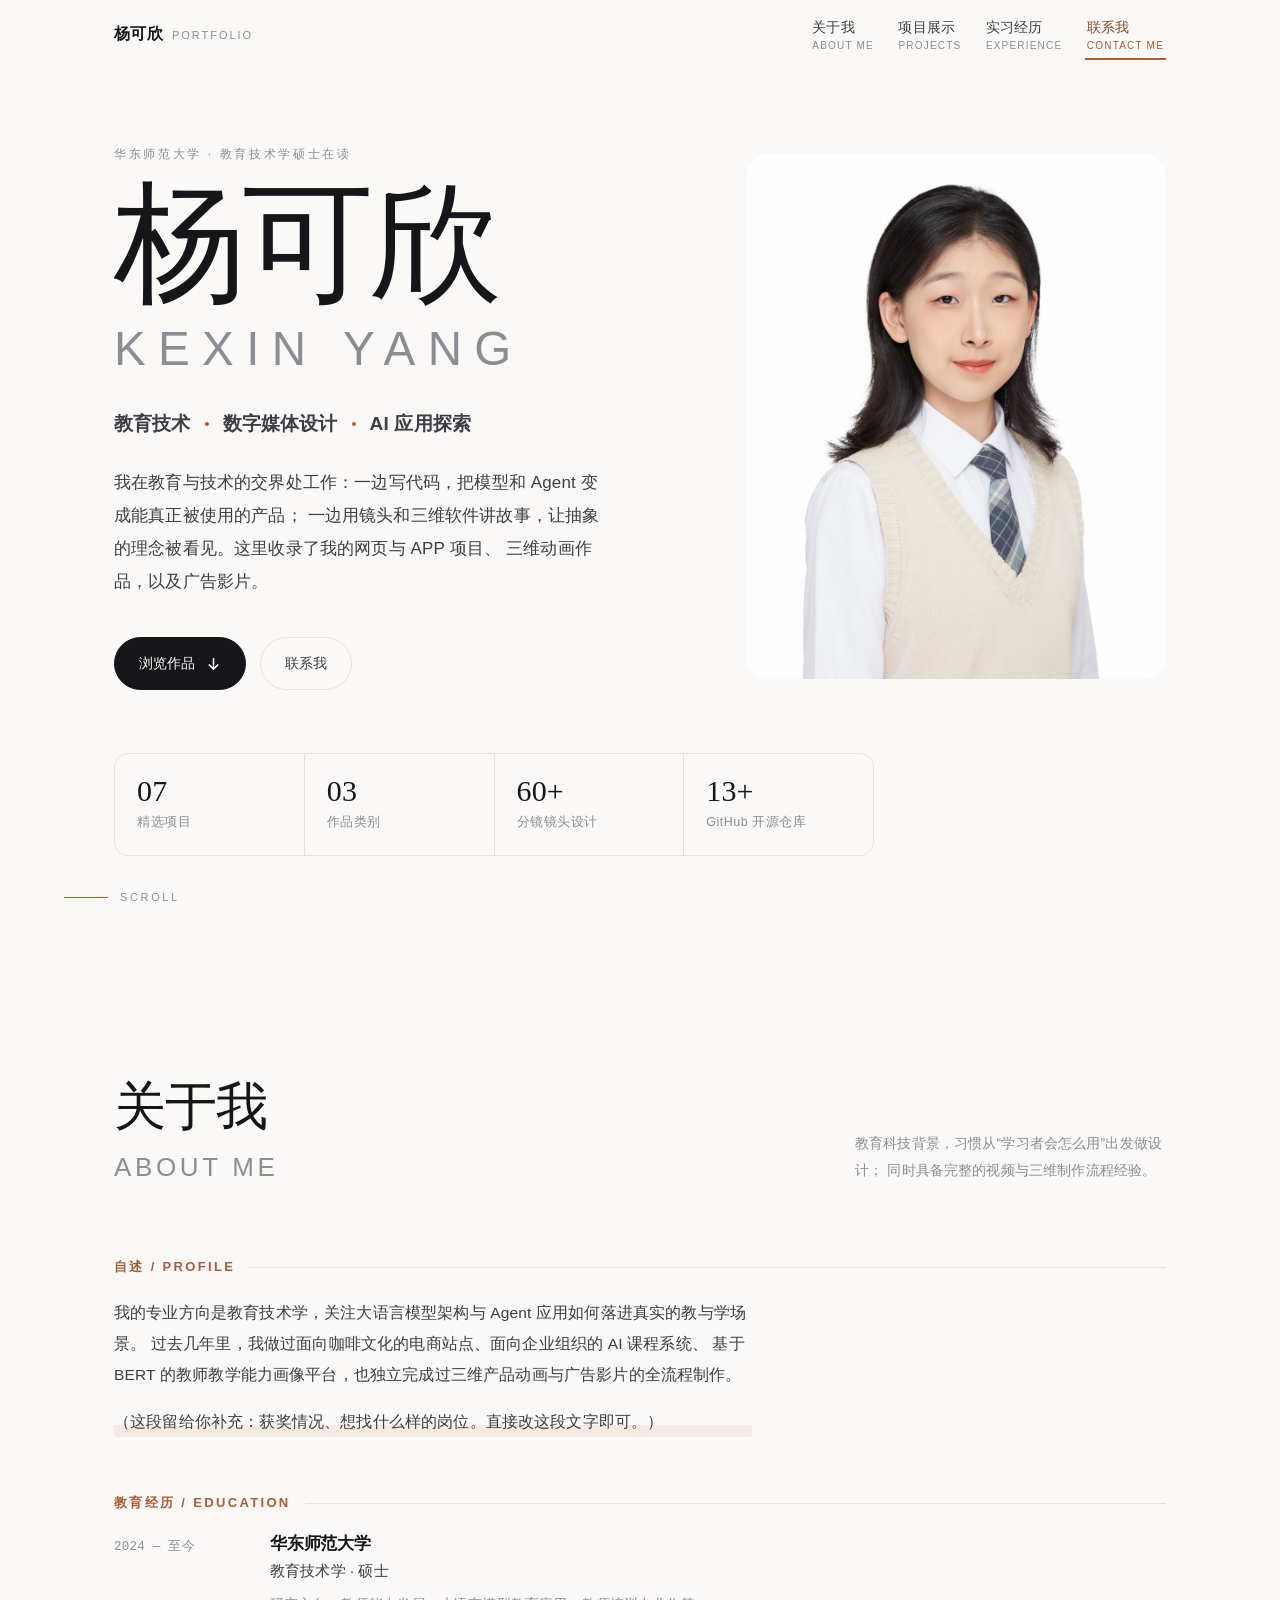
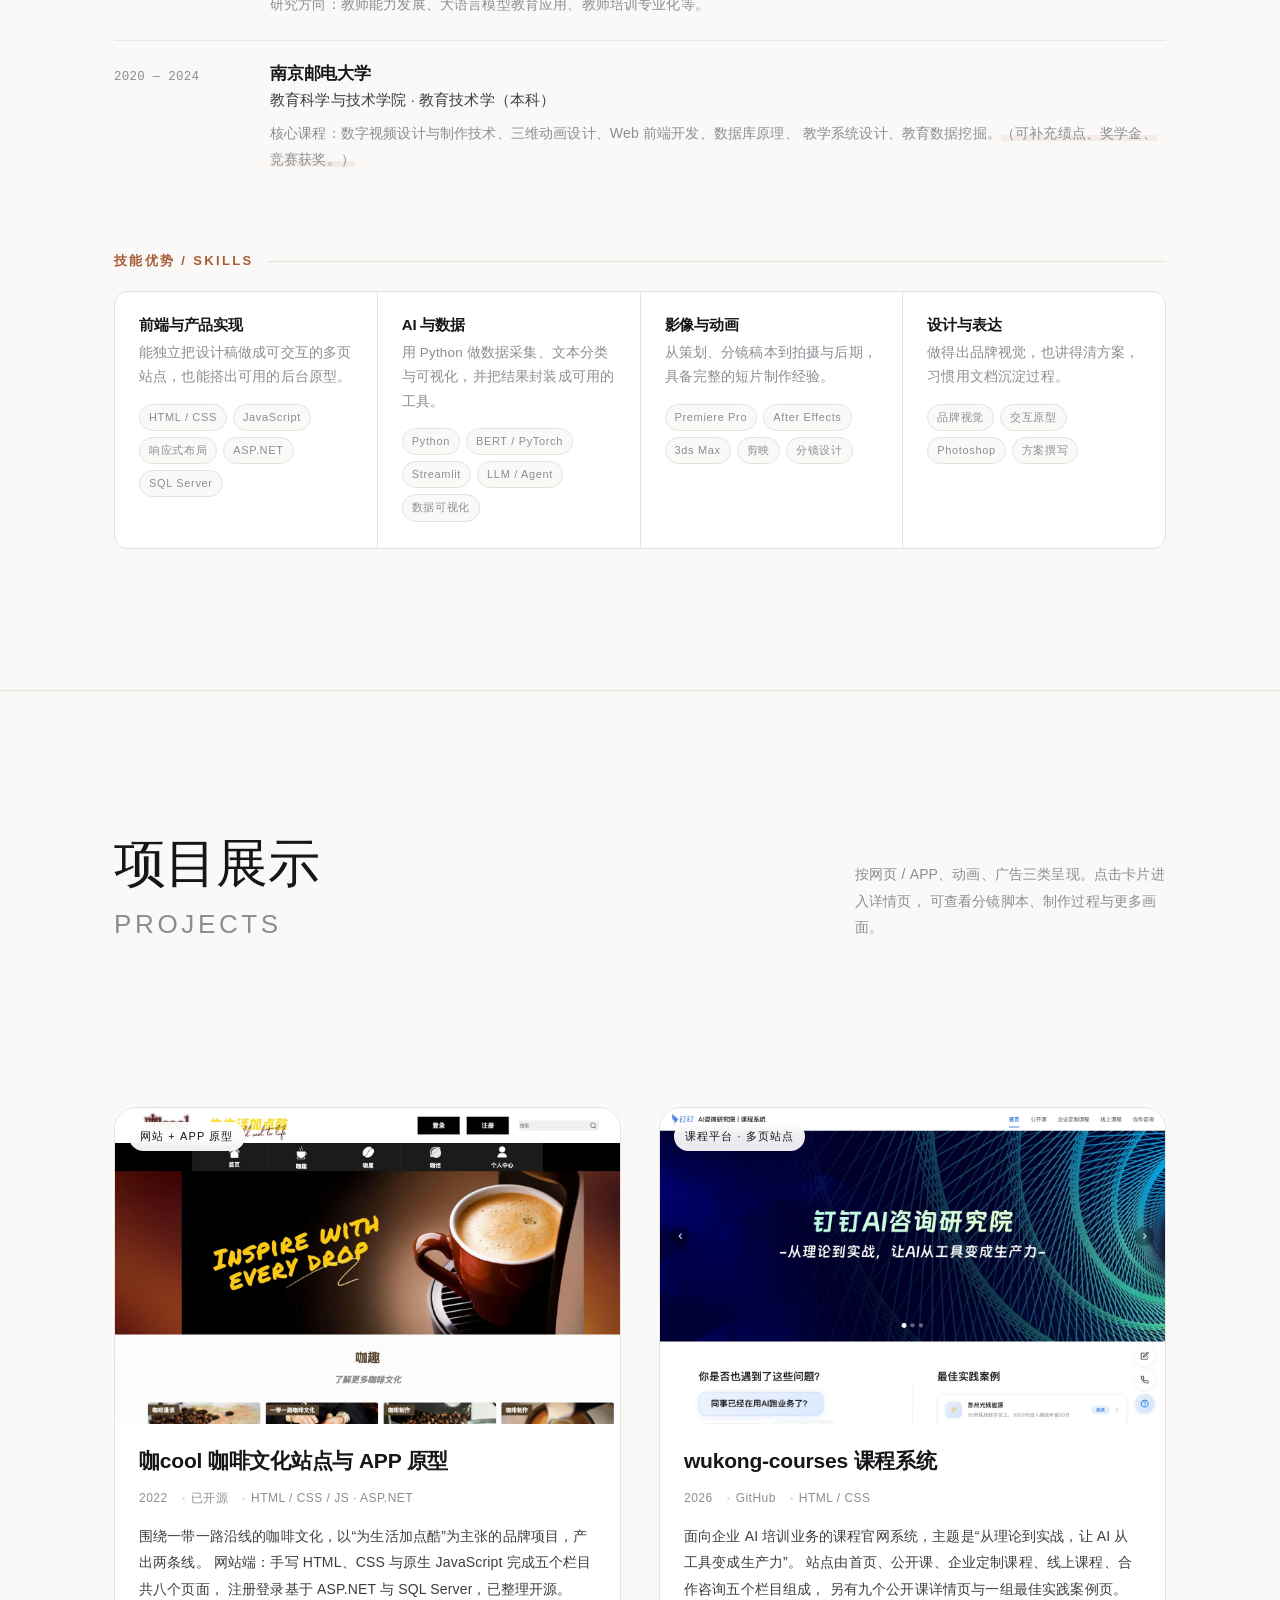
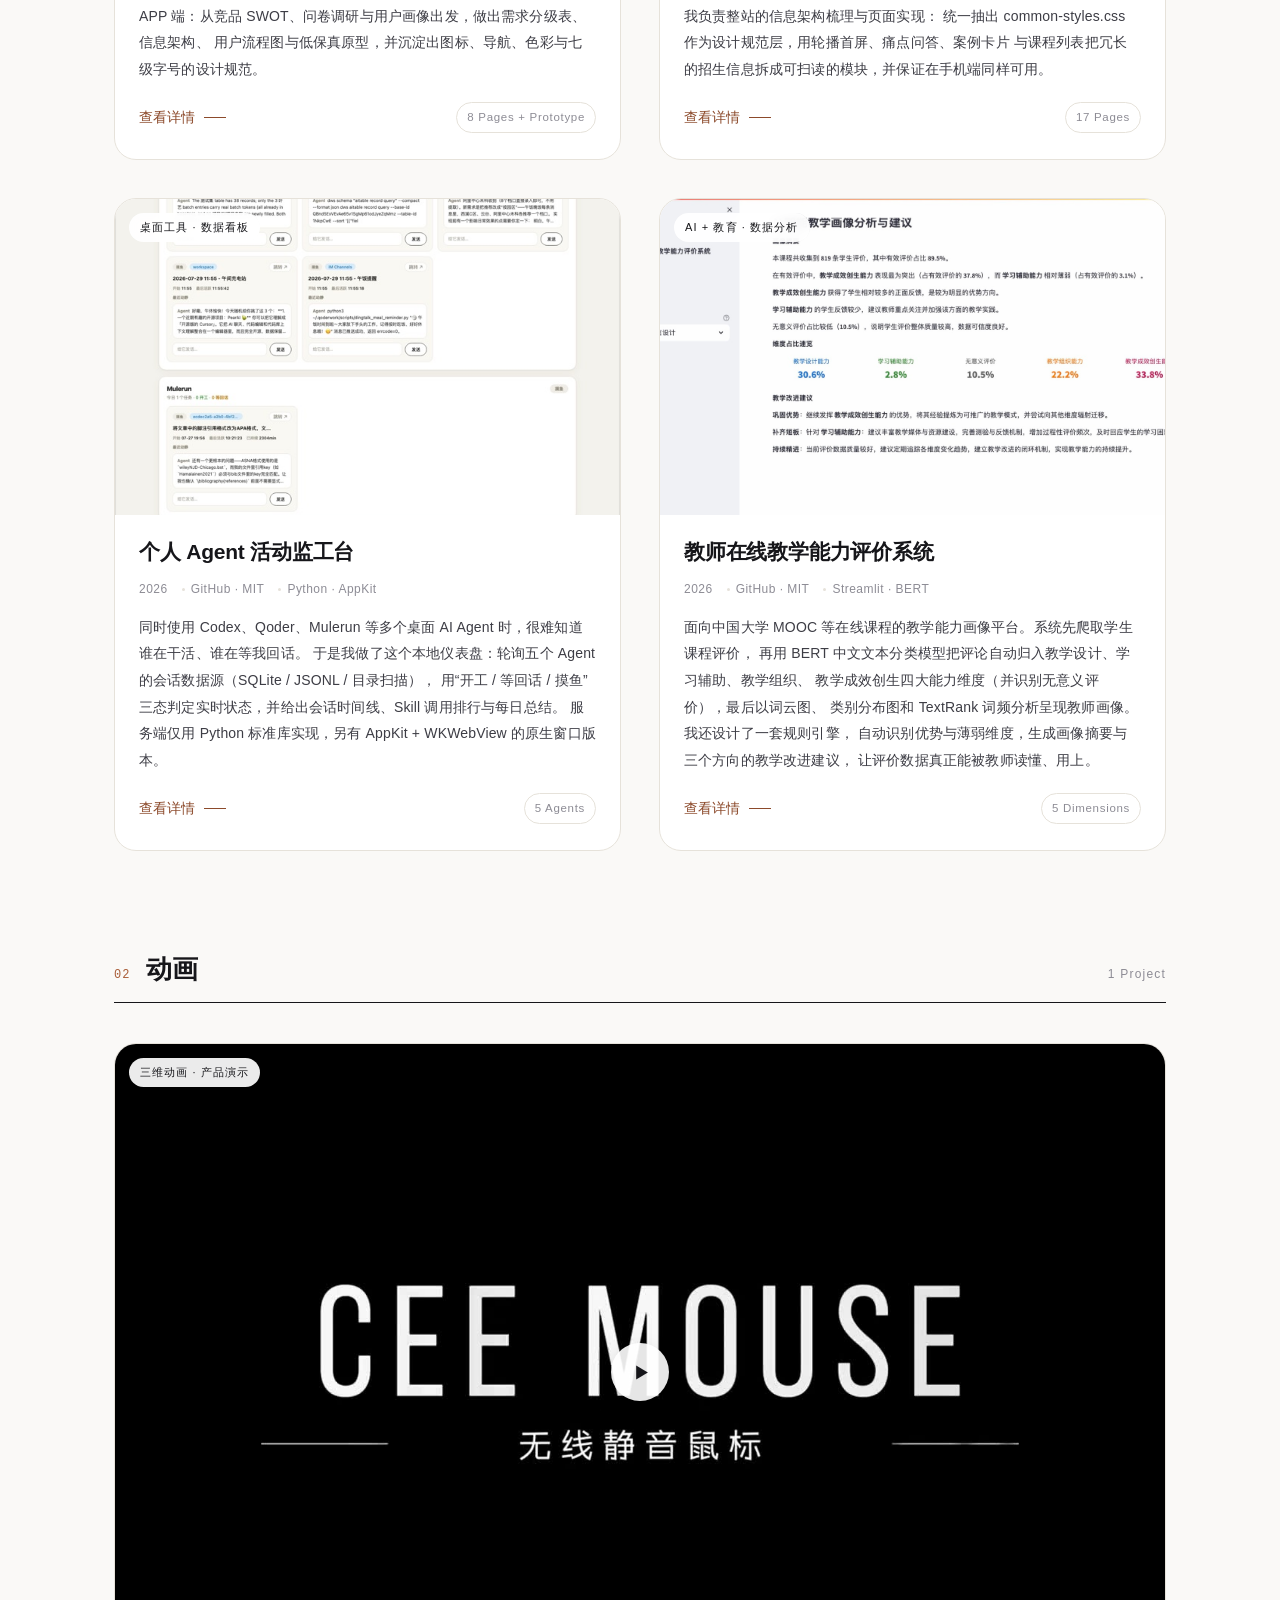
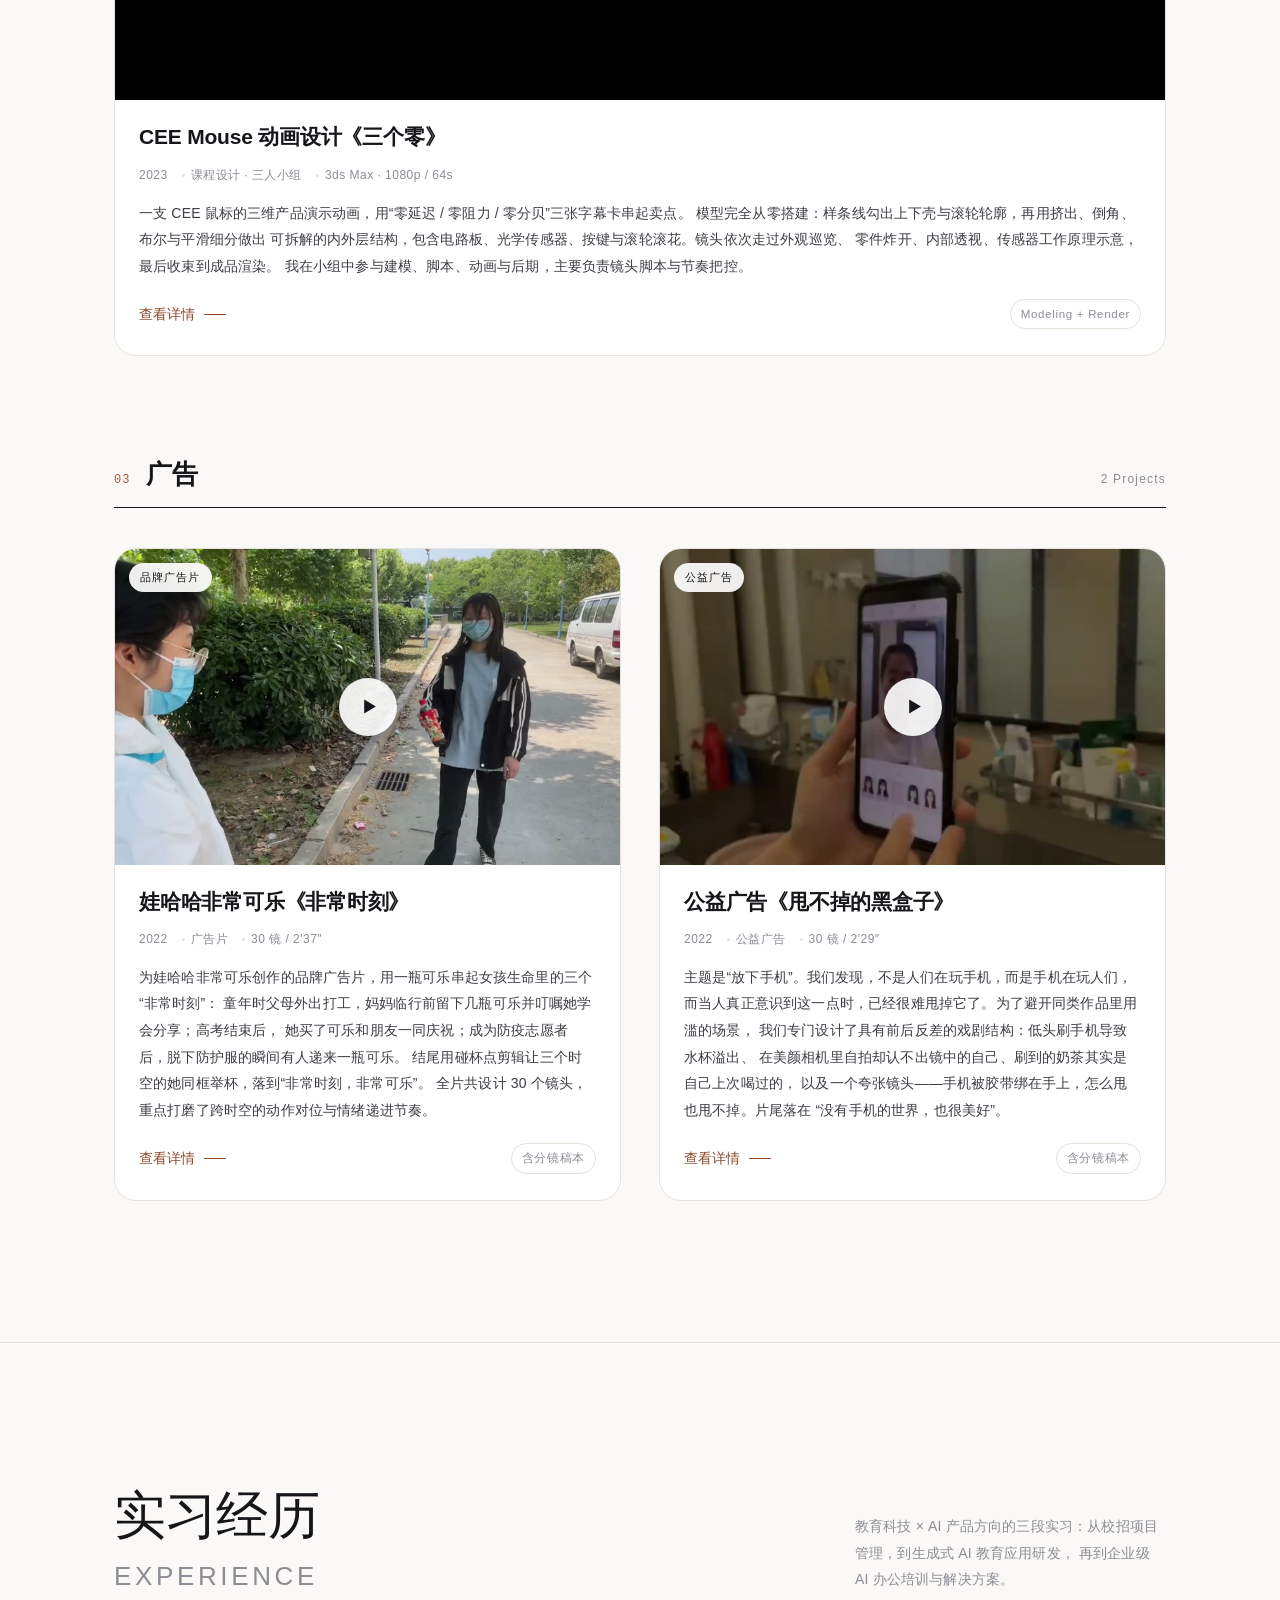
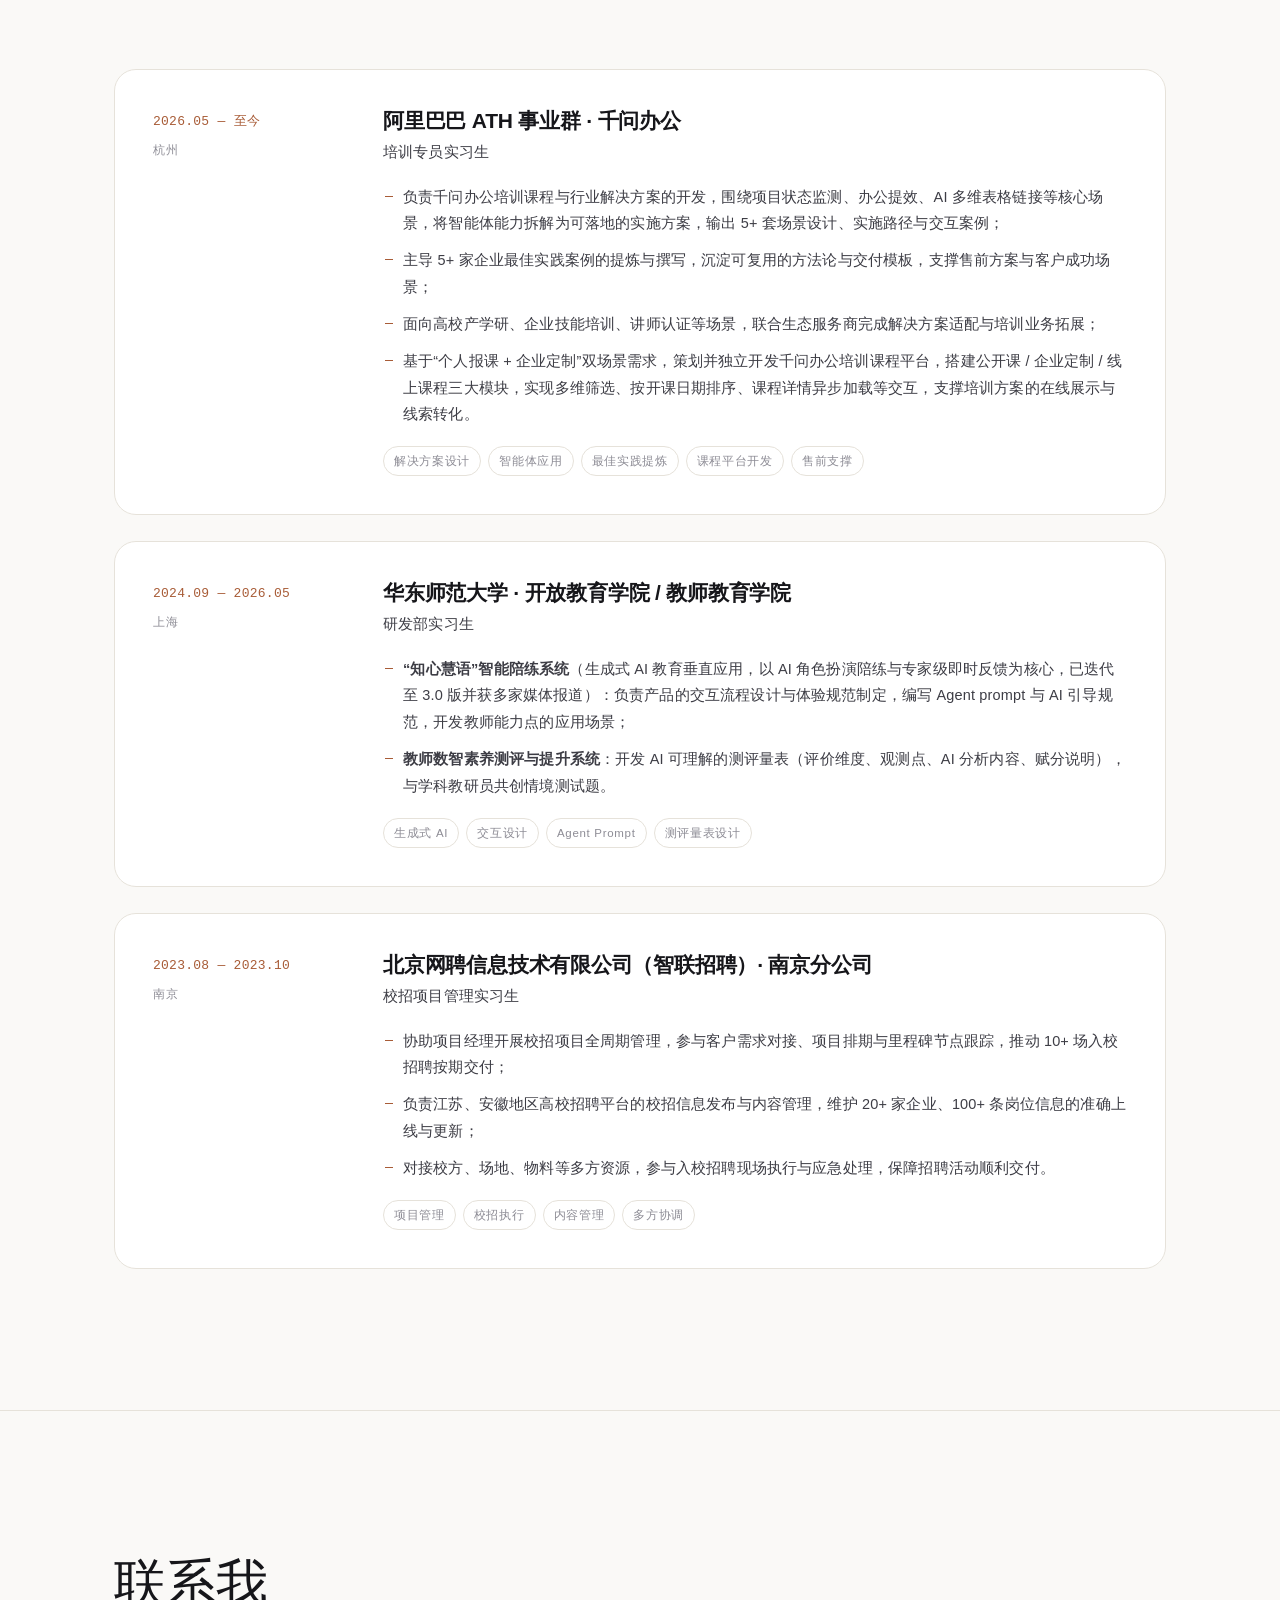
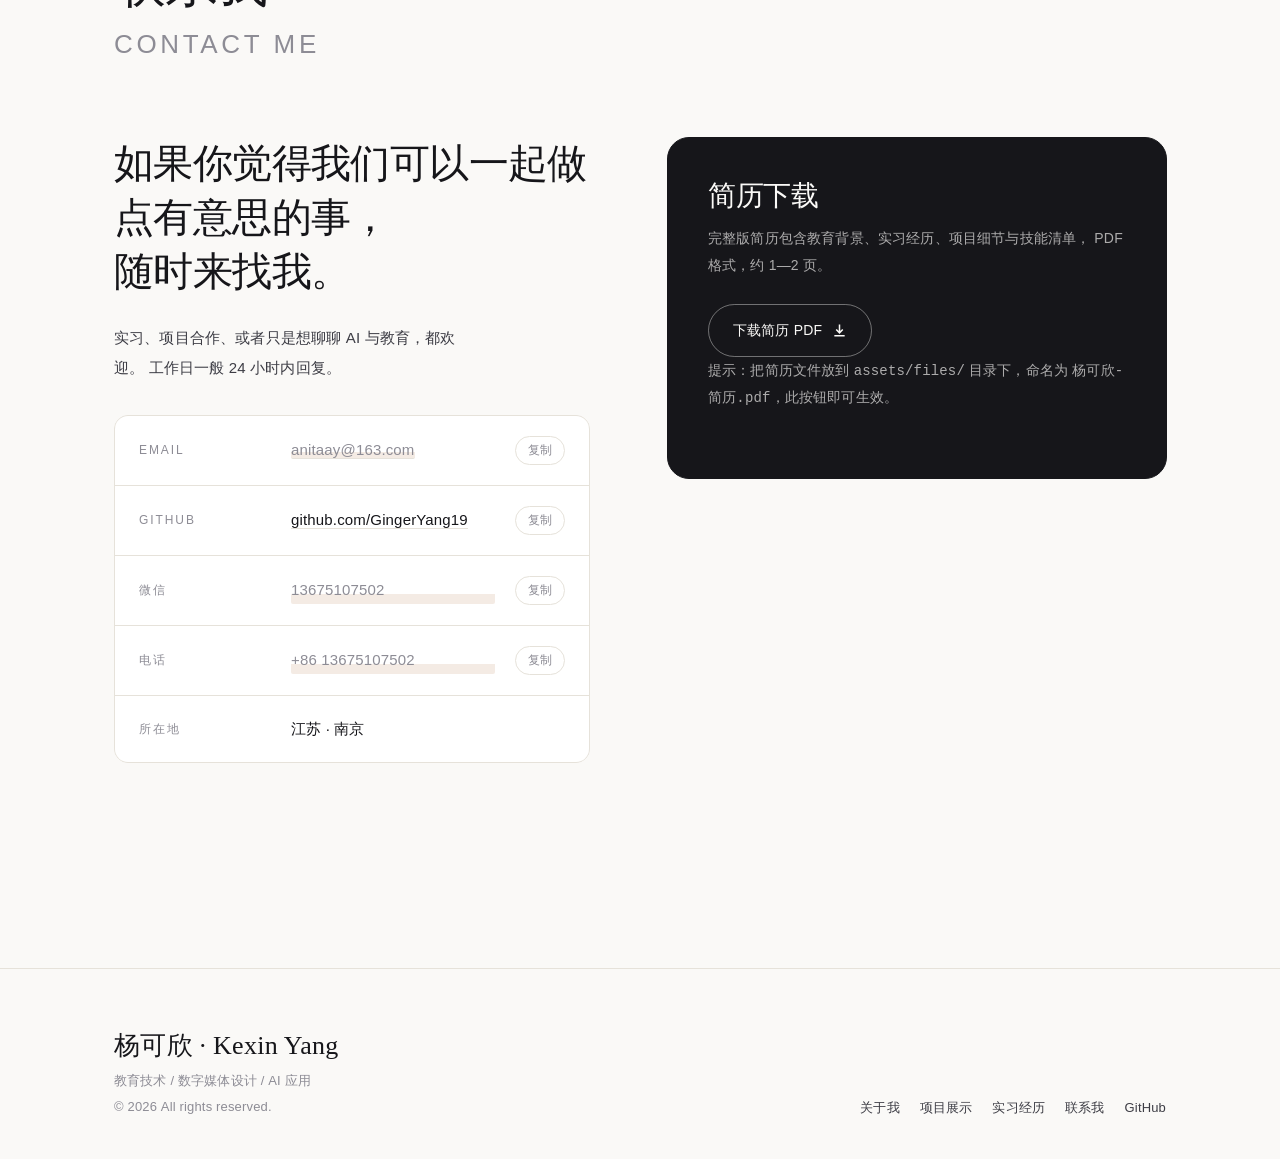
==== index.html @ b83f669b "作品集网站：About/Projects/实习经历/Contact 四板块，含滚动动效、响应式与项目详情页" ====
<!DOCTYPE html>
<html lang="zh-CN">
<head>
<meta charset="UTF-8" />
<meta name="viewport" content="width=device-width, initial-scale=1" />
<title>杨可欣 · 个人作品集 | Portfolio</title>
<meta name="description" content="杨可欣的个人作品集" />
<meta name="theme-color" content="#faf9f7" />
<link rel="stylesheet" href="assets/css/style.css" />
<link rel="stylesheet" href="assets/css/home.css" />
</head>
<body>

<div class="progress" aria-hidden="true"></div>

<!-- ============================================================ 导航 -->
<header class="nav">
  <div class="nav__inner">
    <a class="nav__brand" href="#top">杨可欣 <small>Portfolio</small></a>
    <nav class="nav__links" aria-label="主导航">
      <a class="nav__link is-active" href="#about">关于我<small>About me</small></a>
      <a class="nav__link" href="#projects">项目展示<small>Projects</small></a>
      <a class="nav__link" href="#experience">实习经历<small>Experience</small></a>
      <a class="nav__link" href="#contact">联系我<small>Contact me</small></a>
    </nav>
  </div>
</header>

<main id="top">

  <!-- ========================================================== 首屏 -->
  <section class="hero">
    <div class="wrap hero__inner">
      <div class="hero__grid">

        <div class="hero__text">
          <p class="eyebrow reveal">华东师范大学 · 教育技术学硕士在读</p>

          <h1 class="hero__name">
            <span class="mask"><span>杨可欣</span></span>
            <span class="mask en" style="--d:.12s"><span>Kexin&nbsp;Yang</span></span>
          </h1>

          <div class="hero__role reveal" style="--d:.26s">
            <b>教育技术</b><i></i><b>数字媒体设计</b><i></i><b>AI 应用探索</b>
          </div>

          <p class="hero__desc reveal" style="--d:.34s">
            我在教育与技术的交界处工作：一边写代码，把模型和 Agent 变成能真正被使用的产品；
            一边用镜头和三维软件讲故事，让抽象的理念被看见。这里收录了我的网页与 APP 项目、
            三维动画作品，以及广告影片。
          </p>

          <div class="hero__actions reveal" style="--d:.42s">
            <a class="btn btn--solid" href="#projects">
              浏览作品
              <svg viewBox="0 0 16 16" fill="none" stroke="currentColor" stroke-width="1.6"><path d="M8 2v12M3 9l5 5 5-5"/></svg>
            </a>
            <a class="btn btn--ghost" href="#contact">联系我</a>
          </div>
        </div>

        <!-- 右侧：个人照片 -->
        <div class="hero__media">
          <div class="hero__photo zoom-in" style="--d:.2s" data-parallax="0.05">
            <img src="assets/img/portrait.jpg"
                 alt="杨可欣个人照片"
                 width="1200" height="1200" />
          </div>
        </div>

      </div>

      <div class="hero__stats reveal" style="--d:.5s" data-stagger="0">
        <div class="hero__stat"><b>07</b><span>精选项目</span></div>
        <div class="hero__stat"><b>03</b><span>作品类别</span></div>
        <div class="hero__stat"><b>60+</b><span>分镜镜头设计</span></div>
        <div class="hero__stat"><b>13+</b><span>GitHub 开源仓库</span></div>
      </div>
    </div>

    <div class="scroll-cue" aria-hidden="true"><i></i>Scroll</div>
  </section>

  <!-- ======================================================= About me -->
  <section class="section" id="about">
    <div class="wrap">
      <div class="section__head">
        <h2 class="section__title mask"><span>关于我<em>About me</em></span></h2>
        <p class="section__note reveal" style="--d:.1s">
          教育科技背景，习惯从“学习者会怎么用”出发做设计；
          同时具备完整的视频与三维制作流程经验。
        </p>
      </div>

      <div class="about about--solo">

        <!-- 教育经历 + 技能优势 -->
        <div class="about__body">

          <!-- 自述 -->
          <div class="about__text reveal">
            <h3 class="block__title">自述 / Profile</h3>
            <p>
              我的专业方向是教育技术学，关注大语言模型架构与 Agent 应用如何落进真实的教与学场景。
              过去几年里，我做过面向咖啡文化的电商站点、面向企业组织的 AI 课程系统、
              基于 BERT 的教师教学能力画像平台，也独立完成过三维产品动画与广告影片的全流程制作。
            </p>
            <p class="ph">
              （这段留给你补充：获奖情况、想找什么样的岗位。直接改这段文字即可。）
            </p>
          </div>

          <!-- 教育经历 -->
          <div class="reveal" style="--d:.08s">
            <h3 class="block__title">教育经历 / Education</h3>
            <div class="edu">
              <div class="edu__item">
                <div class="edu__when">2024 — 至今</div>
                <div>
                  <h4 class="edu__school">华东师范大学</h4>
                  <p class="edu__major">教育技术学 · 硕士</p>
                  <p class="edu__detail">
                    研究方向：教师能力发展、大语言模型教育应用、教师培训专业化等。
                  </p>
                </div>
              </div>
              <div class="edu__item">
                <div class="edu__when">2020 — 2024</div>
                <div>
                  <h4 class="edu__school">南京邮电大学</h4>
                  <p class="edu__major">教育科学与技术学院 · 教育技术学（本科）</p>
                  <p class="edu__detail">
                    核心课程：数字视频设计与制作技术、三维动画设计、Web 前端开发、数据库原理、
                    教学系统设计、教育数据挖掘。<span class="ph">（可补充绩点、奖学金、竞赛获奖。）</span>
                  </p>
                </div>
              </div>
            </div>
          </div>

          <!-- 技能优势 -->
          <div class="reveal" style="--d:.14s">
            <h3 class="block__title">技能优势 / Skills</h3>
            <div class="skills" data-stagger="0">
              <div class="skill">
                <h4>前端与产品实现</h4>
                <p>能独立把设计稿做成可交互的多页站点，也能搭出可用的后台原型。</p>
                <div class="tags">
                  <span class="tag">HTML / CSS</span>
                  <span class="tag">JavaScript</span>
                  <span class="tag">响应式布局</span>
                  <span class="tag">ASP.NET</span>
                  <span class="tag">SQL Server</span>
                </div>
              </div>
              <div class="skill">
                <h4>AI 与数据</h4>
                <p>用 Python 做数据采集、文本分类与可视化，并把结果封装成可用的工具。</p>
                <div class="tags">
                  <span class="tag">Python</span>
                  <span class="tag">BERT / PyTorch</span>
                  <span class="tag">Streamlit</span>
                  <span class="tag">LLM / Agent</span>
                  <span class="tag">数据可视化</span>
                </div>
              </div>
              <div class="skill">
                <h4>影像与动画</h4>
                <p>从策划、分镜稿本到拍摄与后期，具备完整的短片制作经验。</p>
                <div class="tags">
                  <span class="tag">Premiere Pro</span>
                  <span class="tag">After Effects</span>
                  <span class="tag">3ds Max</span>
                  <span class="tag">剪映</span>
                  <span class="tag">分镜设计</span>
                </div>
              </div>
              <div class="skill">
                <h4>设计与表达</h4>
                <p>做得出品牌视觉，也讲得清方案，习惯用文档沉淀过程。</p>
                <div class="tags">
                  <span class="tag">品牌视觉</span>
                  <span class="tag">交互原型</span>
                  <span class="tag">Photoshop</span>
                  <span class="tag">方案撰写</span>
                </div>
              </div>
            </div>
          </div>

        </div>
      </div>
    </div>
  </section>

  <!-- ======================================================= Projects -->
  <section class="section" id="projects">
    <div class="wrap">
      <div class="section__head">
        <h2 class="section__title mask"><span>项目展示<em>Projects</em></span></h2>
        <p class="section__note reveal" style="--d:.1s">
          按网页 / APP、动画、广告三类呈现。点击卡片进入详情页，
          可查看分镜脚本、制作过程与更多画面。
        </p>
      </div>

      <!-- ---------------------------------------- 类别一：网页 / APP -->
      <div class="cat">
        <div class="cat__head reveal">
          <span class="cat__no">01</span>
          <h3 class="cat__name">网页 / APP</h3>
          <span class="cat__count">4 Projects</span>
        </div>

        <div class="cards" data-stagger="0.1">

          <!-- 咖cool -->
          <article class="card reveal">
            <a class="card__media" href="projects/kacool.html" aria-label="查看咖cool项目详情">
              <span class="card__badge">网站 + APP 原型</span>
              <img src="assets/img/kc-home.jpg" alt="咖cool 咖啡文化网站首页" loading="lazy" />
            </a>
            <div class="card__body">
              <h4 class="card__title">咖cool 咖啡文化站点与 APP 原型</h4>
              <div class="card__meta">
                <span>2022</span><span>已开源</span><span>HTML / CSS / JS · ASP.NET</span>
              </div>
              <p class="card__desc">
                围绕一带一路沿线的咖啡文化，以“为生活加点酷”为主张的品牌项目，产出两条线。
                网站端：手写 HTML、CSS 与原生 JavaScript 完成五个栏目共八个页面，
                注册登录基于 ASP.NET 与 SQL Server，已整理开源。
                APP 端：从竞品 SWOT、问卷调研与用户画像出发，做出需求分级表、信息架构、
                用户流程图与低保真原型，并沉淀出图标、导航、色彩与七级字号的设计规范。
              </p>
              <div class="card__foot">
                <a class="arrow-link" href="projects/kacool.html">查看详情 <i></i></a>
                <span class="tag">8 Pages + Prototype</span>
              </div>
            </div>
          </article>

          <!-- wukong-courses -->
          <article class="card reveal">
            <a class="card__media" href="projects/wukong-courses.html" aria-label="查看 wukong-courses 项目详情">
              <span class="card__badge">课程平台 · 多页站点</span>
              <img src="assets/img/shot-wukong-home.jpg" alt="AI 咨询研究院课程系统首页" loading="lazy" />
            </a>
            <div class="card__body">
              <h4 class="card__title">wukong-courses 课程系统</h4>
              <div class="card__meta">
                <span>2026</span><span>GitHub</span><span>HTML / CSS</span>
              </div>
              <p class="card__desc">
                面向企业 AI 培训业务的课程官网系统，主题是“从理论到实战，让 AI 从工具变成生产力”。
                站点由首页、公开课、企业定制课程、线上课程、合作咨询五个栏目组成，
                另有九个公开课详情页与一组最佳实践案例页。我负责整站的信息架构梳理与页面实现：
                统一抽出 common-styles.css 作为设计规范层，用轮播首屏、痛点问答、案例卡片
                与课程列表把冗长的招生信息拆成可扫读的模块，并保证在手机端同样可用。
              </p>
              <div class="card__foot">
                <a class="arrow-link" href="projects/wukong-courses.html">查看详情 <i></i></a>
                <span class="tag">17 Pages</span>
              </div>
            </div>
          </article>

          <!-- personal-agent-foreman -->
          <article class="card reveal">
            <a class="card__media" href="projects/agent-foreman.html" aria-label="查看个人 Agent 活动监工台项目详情">
              <span class="card__badge">桌面工具 · 数据看板</span>
              <img src="assets/img/af-2.jpg" alt="个人 Agent 活动监工台每日监工页面" loading="lazy" />
            </a>
            <div class="card__body">
              <h4 class="card__title">个人 Agent 活动监工台</h4>
              <div class="card__meta">
                <span>2026</span><span>GitHub · MIT</span><span>Python · AppKit</span>
              </div>
              <p class="card__desc">
                同时使用 Codex、Qoder、Mulerun 等多个桌面 AI Agent 时，很难知道谁在干活、谁在等我回话。
                于是我做了这个本地仪表盘：轮询五个 Agent 的会话数据源（SQLite / JSONL / 目录扫描），
                用“开工 / 等回话 / 摸鱼”三态判定实时状态，并给出会话时间线、Skill 调用排行与每日总结。
                服务端仅用 Python 标准库实现，另有 AppKit + WKWebView 的原生窗口版本。
              </p>
              <div class="card__foot">
                <a class="arrow-link" href="projects/agent-foreman.html">查看详情 <i></i></a>
                <span class="tag">5 Agents</span>
              </div>
            </div>
          </article>

          <!-- Teacher-Portrait-System -->
          <article class="card reveal">
            <a class="card__media" href="projects/teacher-portrait.html" aria-label="查看教师在线教学能力评价系统项目详情">
              <span class="card__badge">AI + 教育 · 数据分析</span>
              <img src="assets/img/tp-4.jpg" alt="教师教学能力画像 AI 分析页面" loading="lazy" />
            </a>
            <div class="card__body">
              <h4 class="card__title">教师在线教学能力评价系统</h4>
              <div class="card__meta">
                <span>2026</span><span>GitHub · MIT</span><span>Streamlit · BERT</span>
              </div>
              <p class="card__desc">
                面向中国大学 MOOC 等在线课程的教学能力画像平台。系统先爬取学生课程评价，
                再用 BERT 中文文本分类模型把评论自动归入教学设计、学习辅助、教学组织、
                教学成效创生四大能力维度（并识别无意义评价），最后以词云图、
                类别分布图和 TextRank 词频分析呈现教师画像。我还设计了一套规则引擎，
                自动识别优势与薄弱维度，生成画像摘要与三个方向的教学改进建议，
                让评价数据真正能被教师读懂、用上。
              </p>
              <div class="card__foot">
                <a class="arrow-link" href="projects/teacher-portrait.html">查看详情 <i></i></a>
                <span class="tag">5 Dimensions</span>
              </div>
            </div>
          </article>

        </div>
      </div>

      <!-- ---------------------------------------------- 类别二：动画 -->
      <div class="cat">
        <div class="cat__head reveal">
          <span class="cat__no">02</span>
          <h3 class="cat__name">动画</h3>
          <span class="cat__count">1 Project</span>
        </div>

        <div class="cards cards--duo" data-stagger="0.1">
          <article class="card reveal">
            <a class="card__media" href="projects/cee-mouse.html" aria-label="查看 CEE Mouse 动画设计详情">
              <span class="card__badge">三维动画 · 产品演示</span>
              <video src="assets/video/cee-mouse.mp4" poster="assets/img/poster-cee.jpg"
                     muted loop playsinline preload="none"
                     controlslist="nodownload noremoteplayback" disablepictureinpicture oncontextmenu="return false"
                     onmouseenter="this.play()" onmouseleave="this.pause()"></video>
              <span class="card__play"><span>
                <svg viewBox="0 0 16 16"><path d="M3 1.5v13l11-6.5z"/></svg>
              </span></span>
            </a>
            <div class="card__body">
              <h4 class="card__title">CEE Mouse 动画设计《三个零》</h4>
              <div class="card__meta">
                <span>2023</span><span>课程设计 · 三人小组</span><span>3ds Max · 1080p / 64s</span>
              </div>
              <p class="card__desc">
                一支 CEE 鼠标的三维产品演示动画，用“零延迟 / 零阻力 / 零分贝”三张字幕卡串起卖点。
                模型完全从零搭建：样条线勾出上下壳与滚轮轮廓，再用挤出、倒角、布尔与平滑细分做出
                可拆解的内外层结构，包含电路板、光学传感器、按键与滚轮滚花。镜头依次走过外观巡览、
                零件炸开、内部透视、传感器工作原理示意，最后收束到成品渲染。
                我在小组中参与建模、脚本、动画与后期，主要负责镜头脚本与节奏把控。
              </p>
              <div class="card__foot">
                <a class="arrow-link" href="projects/cee-mouse.html">查看详情 <i></i></a>
                <span class="tag">Modeling + Render</span>
              </div>
            </div>
          </article>
        </div>
      </div>

      <!-- ---------------------------------------------- 类别三：广告 -->
      <div class="cat">
        <div class="cat__head reveal">
          <span class="cat__no">03</span>
          <h3 class="cat__name">广告</h3>
          <span class="cat__count">2 Projects</span>
        </div>

        <div class="cards cards--duo" data-stagger="0.1">

          <!-- 非常时刻 -->
          <article class="card reveal">
            <a class="card__media" href="projects/wahaha-cola.html" aria-label="查看《非常时刻》广告片详情">
              <span class="card__badge">品牌广告片</span>
              <video src="assets/video/wahaha-cola.mp4" poster="assets/img/poster-wahaha.jpg"
                     muted loop playsinline preload="none"
                     controlslist="nodownload noremoteplayback" disablepictureinpicture oncontextmenu="return false"
                     onmouseenter="this.play()" onmouseleave="this.pause()"></video>
              <span class="card__play"><span>
                <svg viewBox="0 0 16 16"><path d="M3 1.5v13l11-6.5z"/></svg>
              </span></span>
            </a>
            <div class="card__body">
              <h4 class="card__title">娃哈哈非常可乐《非常时刻》</h4>
              <div class="card__meta">
                <span>2022</span><span>广告片</span><span>30 镜 / 2′37″</span>
              </div>
              <p class="card__desc">
                为娃哈哈非常可乐创作的品牌广告片，用一瓶可乐串起女孩生命里的三个“非常时刻”：
                童年时父母外出打工，妈妈临行前留下几瓶可乐并叮嘱她学会分享；高考结束后，
                她买了可乐和朋友一同庆祝；成为防疫志愿者后，脱下防护服的瞬间有人递来一瓶可乐。
                结尾用碰杯点剪辑让三个时空的她同框举杯，落到“非常时刻，非常可乐”。
                全片共设计 30 个镜头，重点打磨了跨时空的动作对位与情绪递进节奏。
              </p>
              <div class="card__foot">
                <a class="arrow-link" href="projects/wahaha-cola.html">查看详情 <i></i></a>
                <span class="tag">含分镜稿本</span>
              </div>
            </div>
          </article>

          <!-- 甩不掉的黑盒子 -->
          <article class="card reveal">
            <a class="card__media" href="projects/black-box.html" aria-label="查看公益广告《甩不掉的黑盒子》详情">
              <span class="card__badge">公益广告</span>
              <video src="assets/video/black-box.mp4" poster="assets/img/poster-blackbox.jpg"
                     muted loop playsinline preload="none"
                     controlslist="nodownload noremoteplayback" disablepictureinpicture oncontextmenu="return false"
                     onmouseenter="this.play()" onmouseleave="this.pause()"></video>
              <span class="card__play"><span>
                <svg viewBox="0 0 16 16"><path d="M3 1.5v13l11-6.5z"/></svg>
              </span></span>
            </a>
            <div class="card__body">
              <h4 class="card__title">公益广告《甩不掉的黑盒子》</h4>
              <div class="card__meta">
                <span>2022</span><span>公益广告</span><span>30 镜 / 2′29″</span>
              </div>
              <p class="card__desc">
                主题是“放下手机”。我们发现，不是人们在玩手机，而是手机在玩人们，
                而当人真正意识到这一点时，已经很难甩掉它了。为了避开同类作品里用滥的场景，
                我们专门设计了具有前后反差的戏剧结构：低头刷手机导致水杯溢出、
                在美颜相机里自拍却认不出镜中的自己、刷到的奶茶其实是自己上次喝过的，
                以及一个夸张镜头——手机被胶带绑在手上，怎么甩也甩不掉。片尾落在
                “没有手机的世界，也很美好”。
              </p>
              <div class="card__foot">
                <a class="arrow-link" href="projects/black-box.html">查看详情 <i></i></a>
                <span class="tag">含分镜稿本</span>
              </div>
            </div>
          </article>

        </div>
      </div>

    </div>
  </section>

  <!-- ===================================================== 实习经历 -->
  <section class="section" id="experience">
    <div class="wrap">
      <div class="section__head">
        <h2 class="section__title mask"><span>实习经历<em>Experience</em></span></h2>
        <p class="section__note reveal" style="--d:.1s">
          教育科技 × AI 产品方向的三段实习：从校招项目管理，到生成式 AI 教育应用研发，
          再到企业级 AI 办公培训与解决方案。
        </p>
      </div>

      <div class="exp" data-stagger="0.12">

        <article class="exp__item reveal">
          <div class="exp__when">
            <span>2026.05 — 至今</span>
            <small>杭州</small>
          </div>
          <div>
            <h3 class="exp__company">阿里巴巴 ATH 事业群 · 千问办公</h3>
            <p class="exp__role">
              <span>培训专员实习生</span>
            </p>
            <ul class="exp__list">
              <li>负责千问办公培训课程与行业解决方案的开发，围绕项目状态监测、办公提效、AI 多维表格链接等核心场景，将智能体能力拆解为可落地的实施方案，输出 5+ 套场景设计、实施路径与交互案例；</li>
              <li>主导 5+ 家企业最佳实践案例的提炼与撰写，沉淀可复用的方法论与交付模板，支撑售前方案与客户成功场景；</li>
              <li>面向高校产学研、企业技能培训、讲师认证等场景，联合生态服务商完成解决方案适配与培训业务拓展；</li>
              <li>基于“个人报课 + 企业定制”双场景需求，策划并独立开发千问办公培训课程平台，搭建公开课 / 企业定制 / 线上课程三大模块，实现多维筛选、按开课日期排序、课程详情异步加载等交互，支撑培训方案的在线展示与线索转化。</li>
            </ul>
            <div class="tags">
              <span class="tag">解决方案设计</span>
              <span class="tag">智能体应用</span>
              <span class="tag">最佳实践提炼</span>
              <span class="tag">课程平台开发</span>
              <span class="tag">售前支撑</span>
            </div>
          </div>
        </article>

        <article class="exp__item reveal">
          <div class="exp__when">
            <span>2024.09 — 2026.05</span>
            <small>上海</small>
          </div>
          <div>
            <h3 class="exp__company">华东师范大学 · 开放教育学院 / 教师教育学院</h3>
            <p class="exp__role">
              <span>研发部实习生</span>
            </p>
            <ul class="exp__list">
              <li><strong>“知心慧语”智能陪练系统</strong>（生成式 AI 教育垂直应用，以 AI 角色扮演陪练与专家级即时反馈为核心，已迭代至 3.0 版并获多家媒体报道）：负责产品的交互流程设计与体验规范制定，编写 Agent prompt 与 AI 引导规范，开发教师能力点的应用场景；</li>
              <li><strong>教师数智素养测评与提升系统</strong>：开发 AI 可理解的测评量表（评价维度、观测点、AI 分析内容、赋分说明），与学科教研员共创情境测试题。</li>
            </ul>
            <div class="tags">
              <span class="tag">生成式 AI</span>
              <span class="tag">交互设计</span>
              <span class="tag">Agent Prompt</span>
              <span class="tag">测评量表设计</span>
            </div>
          </div>
        </article>

        <article class="exp__item reveal">
          <div class="exp__when">
            <span>2023.08 — 2023.10</span>
            <small>南京</small>
          </div>
          <div>
            <h3 class="exp__company">北京网聘信息技术有限公司（智联招聘）· 南京分公司</h3>
            <p class="exp__role">
              <span>校招项目管理实习生</span>
            </p>
            <ul class="exp__list">
              <li>协助项目经理开展校招项目全周期管理，参与客户需求对接、项目排期与里程碑节点跟踪，推动 10+ 场入校招聘按期交付；</li>
              <li>负责江苏、安徽地区高校招聘平台的校招信息发布与内容管理，维护 20+ 家企业、100+ 条岗位信息的准确上线与更新；</li>
              <li>对接校方、场地、物料等多方资源，参与入校招聘现场执行与应急处理，保障招聘活动顺利交付。</li>
            </ul>
            <div class="tags">
              <span class="tag">项目管理</span>
              <span class="tag">校招执行</span>
              <span class="tag">内容管理</span>
              <span class="tag">多方协调</span>
            </div>
          </div>
        </article>

      </div>
    </div>
  </section>

  <!-- ===================================================== Contact me -->
  <section class="section" id="contact">
    <div class="wrap">
      <div class="section__head">
        <h2 class="section__title mask"><span>联系我<em>Contact me</em></span></h2>
      </div>

      <div class="contact">
        <div>
          <p class="contact__lead reveal">
            如果你觉得我们可以一起做点有意思的事，<br />随时来找我。
          </p>
          <p class="contact__desc reveal" style="--d:.08s">
            实习、项目合作、或者只是想聊聊 AI 与教育，都欢迎。
            工作日一般 24 小时内回复。
          </p>

          <div class="contact__list reveal" style="--d:.14s">
            <div class="contact__row">
              <span class="contact__label">Email</span>
              <span class="contact__value">
                <a href="mailto:anitaay@163.com" class="ph" id="mail">anitaay@163.com</a>
              </span>
              <button class="contact__copy" type="button" data-copy="#mail">复制</button>
            </div>
            <div class="contact__row">
              <span class="contact__label">GitHub</span>
              <span class="contact__value">
                <a href="https://github.com/GingerYang19" target="_blank" rel="noopener" id="gh">github.com/GingerYang19</a>
              </span>
              <button class="contact__copy" type="button" data-copy="#gh">复制</button>
            </div>
            <div class="contact__row">
              <span class="contact__label">微信</span>
              <span class="contact__value ph" id="wechat">13675107502</span>
              <button class="contact__copy" type="button" data-copy="#wechat">复制</button>
            </div>
            <div class="contact__row">
              <span class="contact__label">电话</span>
              <span class="contact__value ph" id="tel">+86 13675107502</span>
              <button class="contact__copy" type="button" data-copy="#tel">复制</button>
            </div>
            <div class="contact__row">
              <span class="contact__label">所在地</span>
              <span class="contact__value">江苏 · 南京</span>
              <span></span>
            </div>
          </div>
        </div>

        <aside class="resume reveal" style="--d:.1s">
          <h3>简历下载</h3>
          <p>
            完整版简历包含教育背景、实习经历、项目细节与技能清单，
            PDF 格式，约 1—2 页。
          </p>
          <a class="btn" href="assets/files/杨可欣-简历.pdf" download>
            下载简历 PDF
            <svg viewBox="0 0 16 16" fill="none" stroke="currentColor" stroke-width="1.6"><path d="M8 1.5v9M4.5 7l3.5 3.5L11.5 7M2.5 13.5h11"/></svg>
          </a>
          <p class="resume__hint">
            提示：把简历文件放到 <code>assets/files/</code> 目录下，命名为
            <code>杨可欣-简历.pdf</code>，此按钮即可生效。
          </p>
        </aside>
      </div>
    </div>
  </section>

</main>

<!-- ============================================================ 页脚 -->
<footer class="footer">
  <div class="wrap footer__inner">
    <div>
      <div class="footer__name">杨可欣 · Kexin Yang</div>
      <div class="footer__meta">
        教育技术 / 数字媒体设计 / AI 应用<br />
        © <span id="year">2026</span> All rights reserved.
      </div>
    </div>
    <nav class="footer__links" aria-label="页脚导航">
      <a href="#about">关于我</a>
      <a href="#projects">项目展示</a>
      <a href="#experience">实习经历</a>
      <a href="#contact">联系我</a>
      <a href="https://github.com/GingerYang19" target="_blank" rel="noopener">GitHub</a>
    </nav>
  </div>
</footer>

<script src="assets/js/main.js"></script>
<script>
  // 年份
  document.getElementById("year").textContent = new Date().getFullYear();

  // 一键复制联系方式
  document.querySelectorAll("[data-copy]").forEach(function (btn) {
    btn.addEventListener("click", function () {
      var el = document.querySelector(btn.getAttribute("data-copy"));
      if (!el) return;
      var text = (el.textContent || "").trim();
      var done = function () {
        var old = btn.textContent;
        btn.textContent = "已复制";
        setTimeout(function () { btn.textContent = old; }, 1600);
      };
      if (navigator.clipboard) {
        navigator.clipboard.writeText(text).then(done, done);
      } else {
        done();
      }
    });
  });
</script>
</body>
</html>
---- assets/css/style.css ----
/* ==========================================================================
   杨可欣 · 作品集  —  共用样式（设计变量 / 重置 / 导航 / 页脚 / 滚动动效）
   ========================================================================== */

:root {
  /* 色彩 */
  --bg: #faf9f7;
  --bg-alt: #f3f1ec;
  --surface: #ffffff;
  --ink: #16161a;
  --ink-2: #3d3d45;
  --muted: #8d8c95;
  --line: #e6e2da;
  --line-soft: rgba(22, 22, 26, 0.07);
  --accent: #a85c37;
  --accent-ink: #8c4a2b;
  --accent-soft: #f4ebe4;

  /* 字体 */
  --sans: -apple-system, BlinkMacSystemFont, "Helvetica Neue", "PingFang SC",
    "Hiragino Sans GB", "Microsoft YaHei", "Segoe UI", sans-serif;
  --serif: "Iowan Old Style", "Songti SC", "Times New Roman", Georgia, serif;
  --mono: "SF Mono", ui-monospace, "JetBrains Mono", Menlo, monospace;

  /* 尺寸 */
  --nav-h: 68px;
  --page: 1180px;
  --gutter: clamp(20px, 5vw, 64px);
  --radius: 14px;
  --radius-lg: 22px;

  /* 动效 */
  --ease: cubic-bezier(0.22, 0.61, 0.36, 1);
  --ease-out: cubic-bezier(0.16, 1, 0.3, 1);
}

*,
*::before,
*::after {
  box-sizing: border-box;
}

html {
  scroll-behavior: smooth;
  scroll-padding-top: var(--nav-h);
  -webkit-text-size-adjust: 100%;
}

body {
  margin: 0;
  background: var(--bg);
  color: var(--ink);
  font-family: var(--sans);
  font-size: 16px;
  line-height: 1.75;
  letter-spacing: 0.01em;
  -webkit-font-smoothing: antialiased;
  overflow-x: hidden;
}

img,
video {
  max-width: 100%;
  display: block;
}

a {
  color: inherit;
  text-decoration: none;
}

h1,
h2,
h3,
h4 {
  margin: 0;
  font-weight: 600;
  line-height: 1.25;
  letter-spacing: -0.01em;
}

p {
  margin: 0 0 1em;
}

ul {
  margin: 0;
  padding: 0;
  list-style: none;
}

::selection {
  background: var(--accent);
  color: #fff;
}

:focus-visible {
  outline: 2px solid var(--accent);
  outline-offset: 3px;
  border-radius: 4px;
}

/* --------------------------------------------------------------- 布局工具 */

.wrap {
  width: 100%;
  max-width: var(--page);
  margin-inline: auto;
  padding-inline: var(--gutter);
}

.eyebrow {
  font-size: 12px;
  letter-spacing: 0.22em;
  text-transform: uppercase;
  color: var(--muted);
  font-weight: 500;
  margin: 0 0 14px;
}

.eyebrow--accent {
  color: var(--accent);
}

.lead {
  font-size: clamp(16px, 1.5vw, 18px);
  color: var(--ink-2);
  line-height: 1.85;
}

.muted {
  color: var(--muted);
}

/* 占位提示：后续可直接替换文字，删除 class 即可 */
.ph {
  color: var(--muted);
  background: linear-gradient(transparent 62%, var(--accent-soft) 62%);
  border-radius: 2px;
}

/* --------------------------------------------------------------- 顶部导航 */

.progress {
  position: fixed;
  inset: 0 auto auto 0;
  height: 2px;
  width: 100%;
  transform: scaleX(0);
  transform-origin: 0 50%;
  background: var(--accent);
  z-index: 100;
  will-change: transform;
}

.nav {
  position: fixed;
  inset: 0 0 auto 0;
  height: var(--nav-h);
  z-index: 90;
  display: flex;
  align-items: center;
  background: rgba(250, 249, 247, 0.72);
  backdrop-filter: saturate(180%) blur(14px);
  -webkit-backdrop-filter: saturate(180%) blur(14px);
  border-bottom: 1px solid transparent;
  transition: border-color 0.4s var(--ease), background 0.4s var(--ease),
    height 0.4s var(--ease);
}

.nav.is-stuck {
  border-bottom-color: var(--line);
  background: rgba(250, 249, 247, 0.88);
}

.nav__inner {
  display: flex;
  align-items: center;
  justify-content: space-between;
  gap: 24px;
  width: 100%;
  max-width: var(--page);
  margin-inline: auto;
  padding-inline: var(--gutter);
}

.nav__brand {
  display: flex;
  align-items: baseline;
  gap: 9px;
  font-weight: 600;
  letter-spacing: 0.02em;
  white-space: nowrap;
}

.nav__brand small {
  font-size: 11px;
  letter-spacing: 0.18em;
  text-transform: uppercase;
  color: var(--muted);
  font-weight: 500;
}

.nav__links {
  display: flex;
  align-items: center;
  gap: clamp(4px, 1.6vw, 22px);
}

.nav__link {
  position: relative;
  padding: 8px 2px;
  font-size: 14px;
  color: var(--ink-2);
  white-space: nowrap;
  transition: color 0.3s var(--ease);
}

.nav__link small {
  display: block;
  font-size: 10px;
  letter-spacing: 0.12em;
  text-transform: uppercase;
  color: var(--muted);
  line-height: 1.2;
  transition: color 0.3s var(--ease);
}

.nav__link::after {
  content: "";
  position: absolute;
  left: 0;
  bottom: 0;
  height: 1.5px;
  width: 100%;
  background: var(--accent);
  transform: scaleX(0);
  transform-origin: 0 50%;
  transition: transform 0.45s var(--ease);
}

.nav__link:hover,
.nav__link.is-active {
  color: var(--accent-ink);
}

.nav__link:hover small,
.nav__link.is-active small {
  color: var(--accent);
}

.nav__link:hover::after,
.nav__link.is-active::after {
  transform: scaleX(1);
}

/* --------------------------------------------------------------- 按钮 */

.btn {
  display: inline-flex;
  align-items: center;
  gap: 10px;
  padding: 13px 24px;
  border: 1px solid var(--ink);
  border-radius: 999px;
  font-size: 14px;
  font-weight: 500;
  background: transparent;
  color: var(--ink);
  cursor: pointer;
  transition: background 0.35s var(--ease), color 0.35s var(--ease),
    border-color 0.35s var(--ease), transform 0.35s var(--ease);
}

.btn:hover {
  background: var(--ink);
  color: var(--bg);
  transform: translateY(-2px);
}

.btn--solid {
  background: var(--ink);
  color: var(--bg);
}

.btn--solid:hover {
  background: var(--accent);
  border-color: var(--accent);
}

.btn--ghost {
  border-color: var(--line);
  color: var(--ink-2);
}

.btn--ghost:hover {
  border-color: var(--ink);
  background: transparent;
  color: var(--ink);
}

.btn svg {
  width: 15px;
  height: 15px;
  flex: none;
}

.arrow-link {
  display: inline-flex;
  align-items: center;
  gap: 8px;
  font-size: 14px;
  font-weight: 500;
  color: var(--accent-ink);
}

.arrow-link i {
  display: block;
  width: 22px;
  height: 1px;
  background: currentColor;
  transition: width 0.4s var(--ease);
}

.arrow-link:hover i {
  width: 34px;
}

/* --------------------------------------------------------------- 标签 */

.tags {
  display: flex;
  flex-wrap: wrap;
  gap: 7px;
}

.tag {
  font-size: 11.5px;
  letter-spacing: 0.06em;
  padding: 4px 10px;
  border: 1px solid var(--line);
  border-radius: 999px;
  color: var(--muted);
  background: var(--surface);
}

/* --------------------------------------------------------------- 页脚 */

.footer {
  border-top: 1px solid var(--line);
  padding: 54px 0 40px;
  margin-top: clamp(40px, 5vw, 72px);
}

.footer__inner {
  display: flex;
  flex-wrap: wrap;
  gap: 20px 40px;
  align-items: flex-end;
  justify-content: space-between;
}

.footer__name {
  font-family: var(--serif);
  font-size: 26px;
  letter-spacing: 0.01em;
}

.footer__meta {
  font-size: 13px;
  color: var(--muted);
  line-height: 2;
}

.footer__links {
  display: flex;
  gap: 20px;
  font-size: 13px;
}

.footer__links a {
  color: var(--ink-2);
  border-bottom: 1px solid transparent;
  transition: border-color 0.3s var(--ease), color 0.3s var(--ease);
}

.footer__links a:hover {
  color: var(--accent-ink);
  border-bottom-color: currentColor;
}

/* --------------------------------------------------------------- 滚动动效 */

.reveal {
  opacity: 0;
  transform: translateY(30px);
  transition: opacity 0.95s var(--ease-out), transform 0.95s var(--ease-out);
  transition-delay: var(--d, 0s);
  will-change: opacity, transform;
}

.reveal.is-in {
  opacity: 1;
  transform: none;
}

/* 文字自下遮罩掀起 */
.mask {
  display: block;
  overflow: hidden;
}

.mask > span {
  display: block;
  transform: translateY(105%);
  transition: transform 1.05s var(--ease-out);
  transition-delay: var(--d, 0s);
}

.mask.is-in > span {
  transform: none;
}

/* 图片轻微推近 */
.zoom-in {
  overflow: hidden;
}

.zoom-in img,
.zoom-in video {
  transform: scale(1.08);
  transition: transform 1.5s var(--ease-out), opacity 1.1s var(--ease-out);
  opacity: 0;
  transition-delay: var(--d, 0s);
}

.zoom-in.is-in img,
.zoom-in.is-in video {
  transform: none;
  opacity: 1;
}

/* 细线自左展开 */
.rule {
  height: 1px;
  background: var(--line);
  transform: scaleX(0);
  transform-origin: 0 50%;
  transition: transform 1.2s var(--ease-out);
  transition-delay: var(--d, 0s);
}

.rule.is-in {
  transform: scaleX(1);
}

/* 视差（由 JS 写入 --p） */
.parallax {
  transform: translate3d(0, var(--p, 0px), 0);
  will-change: transform;
}

@media (prefers-reduced-motion: reduce) {
  html {
    scroll-behavior: auto;
  }

  .reveal,
  .mask > span,
  .zoom-in img,
  .zoom-in video,
  .rule {
    transition: none !important;
    opacity: 1 !important;
    transform: none !important;
  }

  .parallax {
    transform: none !important;
  }
}

/* --------------------------------------------------------------- 响应式 */

@media (max-width: 900px) {
  :root {
    --nav-h: 62px;
  }

  .nav__brand small {
    display: none;
  }
}

@media (max-width: 620px) {
  body {
    font-size: 15.5px;
  }

  .nav__inner {
    gap: 12px;
  }

  .nav__brand {
    font-size: 15px;
  }

  .nav__links {
    gap: 12px;
    overflow-x: auto;
    scrollbar-width: none;
    -ms-overflow-style: none;
    margin-right: calc(var(--gutter) * -1);
    padding-right: var(--gutter);
  }

  .nav__links::-webkit-scrollbar {
    display: none;
  }

  .nav__link {
    font-size: 13px;
  }

  .nav__link small {
    display: none;
  }

  .footer__inner {
    flex-direction: column;
    align-items: flex-start;
  }
}
---- assets/css/home.css ----
/* ==========================================================================
   杨可欣 · 作品集  —  首页样式
   ========================================================================== */

/* --------------------------------------------------------------- 板块骨架 */

.section {
  padding: clamp(80px, 11vw, 150px) 0;
  position: relative;
}

.section + .section {
  border-top: 1px solid var(--line);
}

.section__head {
  display: flex;
  flex-wrap: wrap;
  align-items: flex-end;
  justify-content: space-between;
  gap: 18px 40px;
  margin-bottom: clamp(44px, 6vw, 76px);
}

.section__title {
  font-family: var(--serif);
  font-size: clamp(30px, 4.6vw, 52px);
  font-weight: 500;
  letter-spacing: -0.015em;
}

.section__title em {
  font-style: normal;
  color: var(--muted);
  font-size: 0.5em;
  letter-spacing: 0.14em;
  text-transform: uppercase;
  display: block;
  margin-top: 12px;
  font-family: var(--sans);
}

.section__note {
  max-width: 40ch;
  font-size: 14px;
  color: var(--muted);
  line-height: 1.9;
  margin: 0;
}

/* ------------------------------------------------------------------- 首屏 */

.hero {
  min-height: min(100svh, 900px);
  padding-top: calc(var(--nav-h) + clamp(40px, 6vw, 76px));
  padding-bottom: clamp(48px, 6vw, 80px);
  display: flex;
  align-items: center;
  position: relative;
  overflow: hidden;
}

.hero__inner {
  position: relative;
  z-index: 1;
  width: 100%;
}

/* 首屏：左文案 + 右个人照片 */
.hero__grid {
  display: grid;
  grid-template-columns: minmax(0, 1.12fr) minmax(0, 0.88fr);
  gap: clamp(30px, 5vw, 76px);
  align-items: center;
  margin-bottom: clamp(40px, 5vw, 66px);
}

.hero__media {
  display: flex;
  justify-content: flex-end;
}

.hero__photo {
  width: 100%;
  max-width: 420px;
  aspect-ratio: 4 / 5;
  border-radius: var(--radius-lg);
  overflow: hidden;
  background: var(--bg-alt);
}

.hero__photo img {
  width: 100%;
  height: 100%;
  object-fit: cover;
}

.hero__name {
  font-family: var(--serif);
  font-weight: 500;
  font-size: clamp(48px, 11.5vw, 132px);
  line-height: 0.98;
  letter-spacing: -0.03em;
  margin: 0 0 clamp(22px, 3vw, 34px);
}

.hero__name span.en {
  display: block;
  font-size: 0.36em;
  letter-spacing: 0.26em;
  text-transform: uppercase;
  color: var(--muted);
  font-family: var(--sans);
  margin-top: 18px;
}

.hero__role {
  display: flex;
  flex-wrap: wrap;
  gap: 10px 14px;
  align-items: center;
  font-size: clamp(15px, 1.7vw, 19px);
  color: var(--ink-2);
  margin-bottom: 26px;
}

.hero__role b {
  font-weight: 600;
}

.hero__role i {
  width: 4px;
  height: 4px;
  border-radius: 50%;
  background: var(--accent);
  display: block;
}

.hero__desc {
  max-width: 52ch;
  font-size: clamp(15px, 1.5vw, 17px);
  color: var(--ink-2);
  line-height: 1.95;
  margin-bottom: 38px;
}

.hero__actions {
  display: flex;
  flex-wrap: wrap;
  gap: 14px;
}

.hero__stats {
  display: grid;
  grid-template-columns: repeat(auto-fit, minmax(140px, 1fr));
  gap: 1px;
  background: var(--line);
  border: 1px solid var(--line);
  border-radius: var(--radius);
  overflow: hidden;
  max-width: 760px;
}

.hero__stat {
  background: var(--bg);
  padding: 20px 22px;
}

.hero__stat b {
  display: block;
  font-family: var(--serif);
  font-size: 30px;
  font-weight: 500;
  line-height: 1.1;
}

.hero__stat span {
  font-size: 12.5px;
  color: var(--muted);
  letter-spacing: 0.04em;
}

.scroll-cue {
  position: absolute;
  left: var(--gutter);
  bottom: 26px;
  display: flex;
  align-items: center;
  gap: 12px;
  font-size: 11px;
  letter-spacing: 0.24em;
  text-transform: uppercase;
  color: var(--muted);
}

.scroll-cue i {
  display: block;
  width: 44px;
  height: 1px;
  background: var(--line);
  position: relative;
  overflow: hidden;
}

.scroll-cue i::after {
  content: "";
  position: absolute;
  inset: 0;
  background: var(--accent);
  transform-origin: 0 50%;
  animation: cue 2.4s var(--ease) infinite;
}

@keyframes cue {
  0% {
    transform: translateX(-100%);
  }
  60%,
  100% {
    transform: translateX(100%);
  }
}

/* ---------------------------------------------------------- About me */

.about {
  display: grid;
  grid-template-columns: minmax(0, 0.85fr) minmax(0, 1.15fr);
  gap: clamp(36px, 6vw, 90px);
  align-items: start;
}

/* 个人照片已移到首屏，本区改为单栏 */
.about--solo {
  grid-template-columns: minmax(0, 1fr);
}

.about--solo .about__text p {
  max-width: 74ch;
}

.about__media {
  position: sticky;
  top: calc(var(--nav-h) + 30px);
}

.about__photo {
  border-radius: var(--radius-lg);
  overflow: hidden;
  background: var(--bg-alt);
  aspect-ratio: 1 / 1;
}

.about__photo img {
  width: 100%;
  height: 100%;
  object-fit: cover;
}

.about__caption {
  margin-top: 18px;
  font-size: 12.5px;
  color: var(--muted);
  display: flex;
  justify-content: space-between;
  gap: 16px;
  letter-spacing: 0.04em;
}

.about__body > * + * {
  margin-top: clamp(38px, 5vw, 58px);
}

.block__title {
  font-size: 13px;
  letter-spacing: 0.18em;
  text-transform: uppercase;
  color: var(--accent);
  font-weight: 600;
  margin: 0 0 22px;
  display: flex;
  align-items: center;
  gap: 14px;
}

.block__title::after {
  content: "";
  flex: 1;
  height: 1px;
  background: var(--line);
}

/* 教育经历 */

.edu {
  display: grid;
  gap: 0;
}

.edu__item {
  display: grid;
  grid-template-columns: 132px minmax(0, 1fr);
  gap: 8px 24px;
  padding: 22px 0;
  border-top: 1px solid var(--line-soft);
}

.edu__item:first-child {
  border-top: 0;
  padding-top: 0;
}

.edu__when {
  font-family: var(--mono);
  font-size: 12.5px;
  color: var(--muted);
  letter-spacing: 0.02em;
  padding-top: 4px;
}

.edu__school {
  font-size: 17px;
  font-weight: 600;
  margin: 0 0 4px;
}

.edu__major {
  font-size: 14.5px;
  color: var(--ink-2);
  margin: 0 0 8px;
}

.edu__detail {
  font-size: 14px;
  color: var(--muted);
  line-height: 1.85;
  margin: 0;
}

/* 技能 */

.skills {
  display: grid;
  grid-template-columns: repeat(auto-fit, minmax(215px, 1fr));
  gap: 1px;
  background: var(--line);
  border: 1px solid var(--line);
  border-radius: var(--radius);
  overflow: hidden;
}

.skill {
  background: var(--surface);
  padding: 24px 24px 26px;
}

.skill h4 {
  font-size: 15px;
  margin: 0 0 6px;
}

.skill p {
  font-size: 13.5px;
  color: var(--muted);
  line-height: 1.8;
  margin: 0 0 14px;
}

.skill .tags {
  gap: 6px;
}

.skill .tag {
  background: var(--bg);
  font-size: 11px;
  padding: 3px 9px;
}

/* 自述文本 */

.about__text p {
  font-size: 15.5px;
  color: var(--ink-2);
  line-height: 2;
}

/* ---------------------------------------------------------- Projects */

.cat + .cat {
  margin-top: clamp(60px, 8vw, 104px);
}

.cat__head {
  display: flex;
  align-items: baseline;
  gap: 16px;
  padding-bottom: 16px;
  margin-bottom: clamp(26px, 3.4vw, 40px);
  border-bottom: 1px solid var(--ink);
}

.cat__no {
  font-family: var(--mono);
  font-size: 12px;
  color: var(--accent);
  letter-spacing: 0.08em;
}

.cat__name {
  font-size: clamp(19px, 2.4vw, 26px);
  font-weight: 600;
  letter-spacing: -0.01em;
}

.cat__count {
  margin-left: auto;
  font-size: 12px;
  color: var(--muted);
  letter-spacing: 0.1em;
  white-space: nowrap;
}

.cards {
  display: grid;
  gap: clamp(24px, 3vw, 38px);
  grid-template-columns: repeat(auto-fit, minmax(min(100%, 330px), 1fr));
}

.cards--duo {
  grid-template-columns: repeat(auto-fit, minmax(min(100%, 420px), 1fr));
}

.card {
  display: flex;
  flex-direction: column;
  background: var(--surface);
  border: 1px solid var(--line);
  border-radius: var(--radius-lg);
  overflow: hidden;
  transition: transform 0.6s var(--ease), box-shadow 0.6s var(--ease),
    border-color 0.6s var(--ease);
}

.card:hover {
  transform: translateY(-6px);
  border-color: #d9d2c6;
  box-shadow: 0 22px 50px -26px rgba(22, 22, 26, 0.28);
}

.card__media {
  position: relative;
  overflow: hidden;
  aspect-ratio: 16 / 10;
  background: var(--bg-alt);
}

.card__media img,
.card__media video {
  width: 100%;
  height: 100%;
  object-fit: cover;
  transition: transform 1.1s var(--ease);
}

.card:hover .card__media img,
.card:hover .card__media video {
  transform: scale(1.045);
}

.card__badge {
  position: absolute;
  left: 14px;
  top: 14px;
  z-index: 2;
  font-size: 11px;
  letter-spacing: 0.1em;
  padding: 5px 11px;
  border-radius: 999px;
  background: rgba(255, 255, 255, 0.92);
  color: var(--ink);
  backdrop-filter: blur(6px);
}

.card__play {
  position: absolute;
  inset: 0;
  display: grid;
  place-items: center;
  pointer-events: none;
}

.card__play span {
  width: 58px;
  height: 58px;
  border-radius: 50%;
  background: rgba(255, 255, 255, 0.9);
  display: grid;
  place-items: center;
  box-shadow: 0 8px 26px -8px rgba(0, 0, 0, 0.4);
  transition: transform 0.5s var(--ease);
}

.card:hover .card__play span {
  transform: scale(1.08);
}

.card__play svg {
  width: 17px;
  height: 17px;
  margin-left: 3px;
  fill: var(--ink);
}

.card__body {
  padding: 24px 24px 26px;
  display: flex;
  flex-direction: column;
  flex: 1;
  gap: 14px;
}

.card__title {
  font-size: clamp(18px, 2vw, 21px);
  font-weight: 600;
  letter-spacing: -0.01em;
  margin: 0;
}

.card__meta {
  display: flex;
  flex-wrap: wrap;
  gap: 6px 14px;
  font-size: 12px;
  color: var(--muted);
  letter-spacing: 0.04em;
}

.card__meta span {
  display: inline-flex;
  align-items: center;
  gap: 6px;
}

.card__meta span + span::before {
  content: "";
  width: 3px;
  height: 3px;
  border-radius: 50%;
  background: var(--line);
}

.card__desc {
  font-size: 14px;
  color: var(--ink-2);
  line-height: 1.9;
  margin: 0;
}

.card__foot {
  margin-top: auto;
  padding-top: 6px;
  display: flex;
  align-items: center;
  justify-content: space-between;
  gap: 14px;
}

/* ------------------------------------------------------- 实习经历 */

.exp {
  display: grid;
  gap: clamp(18px, 2.4vw, 26px);
}

.exp__item {
  display: grid;
  grid-template-columns: 190px minmax(0, 1fr);
  gap: 10px 40px;
  padding: clamp(26px, 3.4vw, 38px);
  background: var(--surface);
  border: 1px solid var(--line);
  border-radius: var(--radius-lg);
  transition: border-color 0.5s var(--ease), transform 0.5s var(--ease);
}

.exp__item:hover {
  border-color: #d9d2c6;
  transform: translateX(4px);
}

.exp__when {
  font-family: var(--mono);
  font-size: 13px;
  color: var(--accent);
  letter-spacing: 0.02em;
  padding-top: 3px;
}

.exp__when small {
  display: block;
  color: var(--muted);
  font-family: var(--sans);
  letter-spacing: 0.08em;
  margin-top: 6px;
  font-size: 11.5px;
}

.exp__company {
  font-size: clamp(18px, 2vw, 21px);
  font-weight: 600;
  margin: 0 0 6px;
}

.exp__role {
  font-size: 14.5px;
  color: var(--ink-2);
  margin: 0 0 18px;
  display: flex;
  flex-wrap: wrap;
  gap: 6px 12px;
  align-items: center;
}

.exp__role i {
  width: 1px;
  height: 12px;
  background: var(--line);
  display: block;
}

.exp__list {
  display: grid;
  gap: 10px;
  margin: 0 0 18px;
}

.exp__list li {
  position: relative;
  padding-left: 20px;
  font-size: 14.5px;
  color: var(--ink-2);
  line-height: 1.85;
}

.exp__list li::before {
  content: "";
  position: absolute;
  left: 2px;
  top: 12px;
  width: 8px;
  height: 1px;
  background: var(--accent);
}

/* ------------------------------------------------------- Contact me */

.contact {
  display: grid;
  grid-template-columns: minmax(0, 1fr) minmax(0, 1.05fr);
  gap: clamp(36px, 6vw, 80px);
  align-items: start;
}

.contact__lead {
  font-family: var(--serif);
  font-size: clamp(24px, 3.4vw, 40px);
  font-weight: 500;
  line-height: 1.35;
  letter-spacing: -0.015em;
  margin: 0 0 24px;
}

.contact__desc {
  font-size: 15px;
  color: var(--ink-2);
  line-height: 2;
  max-width: 44ch;
  margin: 0 0 32px;
}

.contact__list {
  display: grid;
  gap: 1px;
  background: var(--line);
  border: 1px solid var(--line);
  border-radius: var(--radius);
  overflow: hidden;
}

.contact__row {
  display: grid;
  grid-template-columns: 132px minmax(0, 1fr) auto;
  align-items: center;
  gap: 14px 20px;
  padding: 20px 24px;
  background: var(--surface);
  transition: background 0.4s var(--ease);
}

.contact__row:hover {
  background: var(--bg);
}

.contact__label {
  font-size: 12px;
  letter-spacing: 0.16em;
  text-transform: uppercase;
  color: var(--muted);
}

.contact__value {
  font-size: 15px;
  word-break: break-all;
}

.contact__value a {
  border-bottom: 1px solid var(--line);
  transition: border-color 0.3s var(--ease), color 0.3s var(--ease);
}

.contact__value a:hover {
  color: var(--accent-ink);
  border-bottom-color: currentColor;
}

.contact__copy {
  font-size: 12px;
  color: var(--muted);
  background: transparent;
  border: 1px solid var(--line);
  border-radius: 999px;
  padding: 5px 12px;
  cursor: pointer;
  white-space: nowrap;
  transition: color 0.3s var(--ease), border-color 0.3s var(--ease);
}

.contact__copy:hover {
  color: var(--ink);
  border-color: var(--ink);
}

.resume {
  border: 1px solid var(--ink);
  border-radius: var(--radius-lg);
  padding: clamp(28px, 4vw, 40px);
  background: var(--ink);
  color: var(--bg);
}

.resume h3 {
  font-family: var(--serif);
  font-size: clamp(22px, 2.6vw, 28px);
  font-weight: 500;
  margin: 0 0 12px;
}

.resume p {
  font-size: 14px;
  color: rgba(250, 249, 247, 0.66);
  line-height: 1.9;
  margin: 0 0 26px;
}

.resume .btn {
  border-color: rgba(250, 249, 247, 0.4);
  color: var(--bg);
}

.resume .btn:hover {
  background: var(--bg);
  color: var(--ink);
  border-color: var(--bg);
}

.resume__hint {
  margin-top: 18px;
  font-size: 12px;
  color: rgba(250, 249, 247, 0.42);
  line-height: 1.8;
}

/* ---------------------------------------------------------- 响应式 */

@media (max-width: 980px) {
  .hero__grid {
    grid-template-columns: 1fr;
    gap: clamp(28px, 5vw, 44px);
  }

  .hero__media {
    justify-content: flex-start;
  }

  .hero__photo {
    max-width: 320px;
    aspect-ratio: 1 / 1;
  }

  .about,
  .contact {
    grid-template-columns: 1fr;
  }

  .about__media {
    position: static;
    max-width: 420px;
  }

  .exp__item {
    grid-template-columns: 1fr;
    gap: 4px;
  }

  .exp__when {
    margin-bottom: 12px;
  }

  .exp__when small {
    display: inline;
    margin-left: 12px;
  }
}

@media (max-width: 620px) {
  .edu__item {
    grid-template-columns: 1fr;
    gap: 6px;
  }

  .contact__row {
    grid-template-columns: 1fr auto;
    row-gap: 6px;
  }

  .contact__label {
    grid-column: 1 / -1;
  }

  .scroll-cue {
    display: none;
  }

  .hero__stat b {
    font-size: 25px;
  }
}
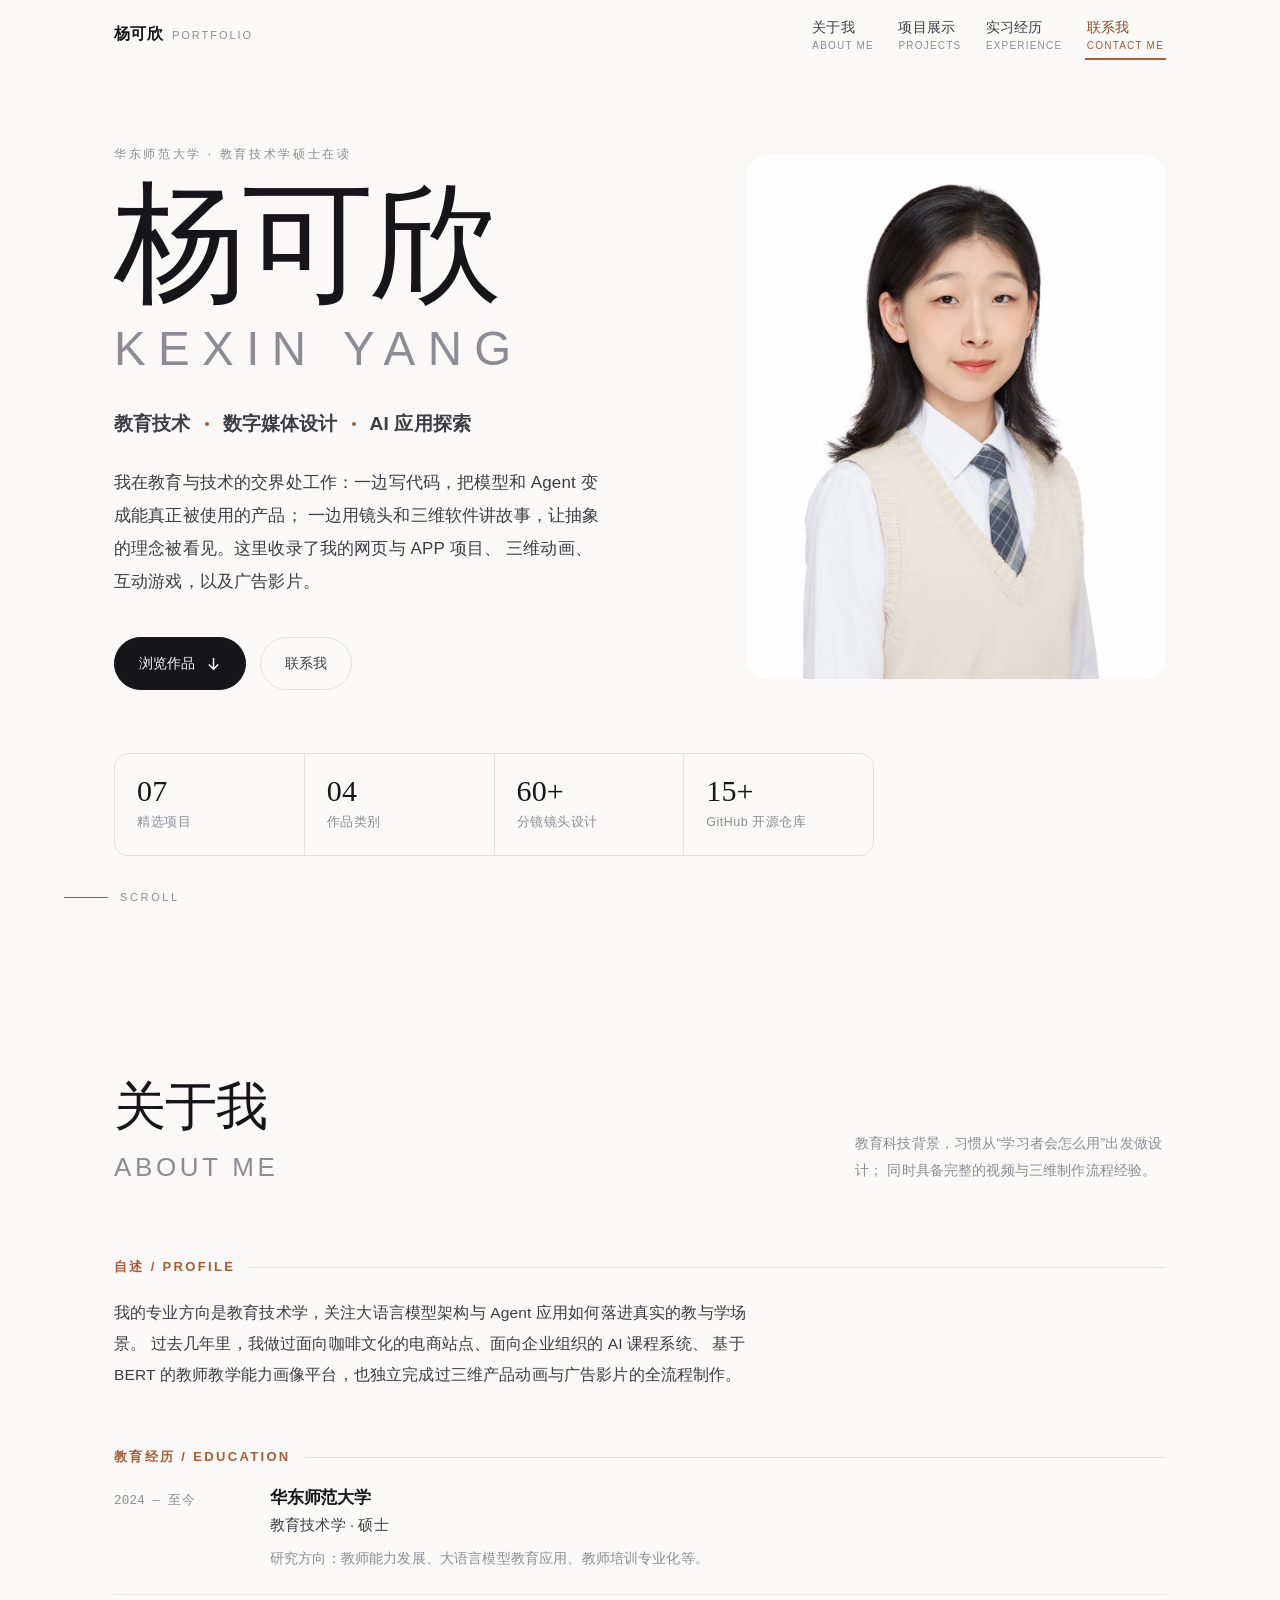
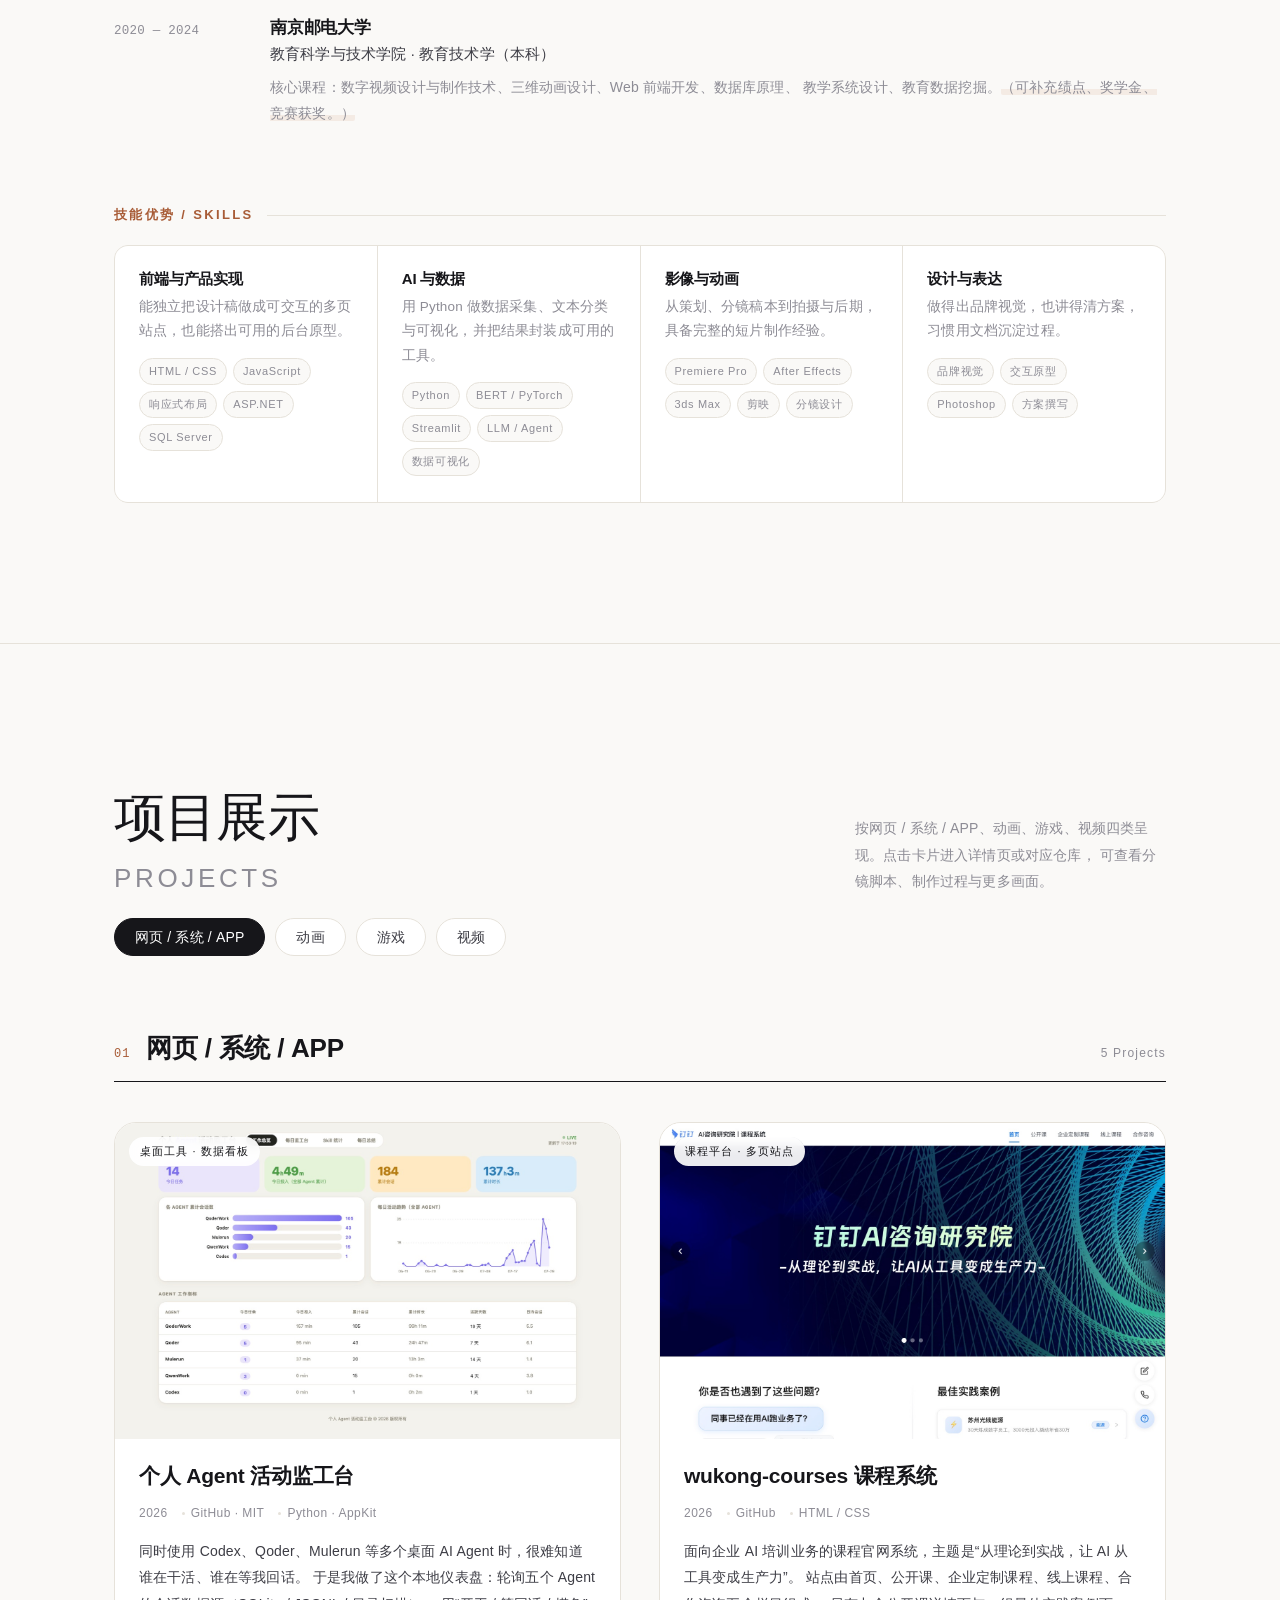
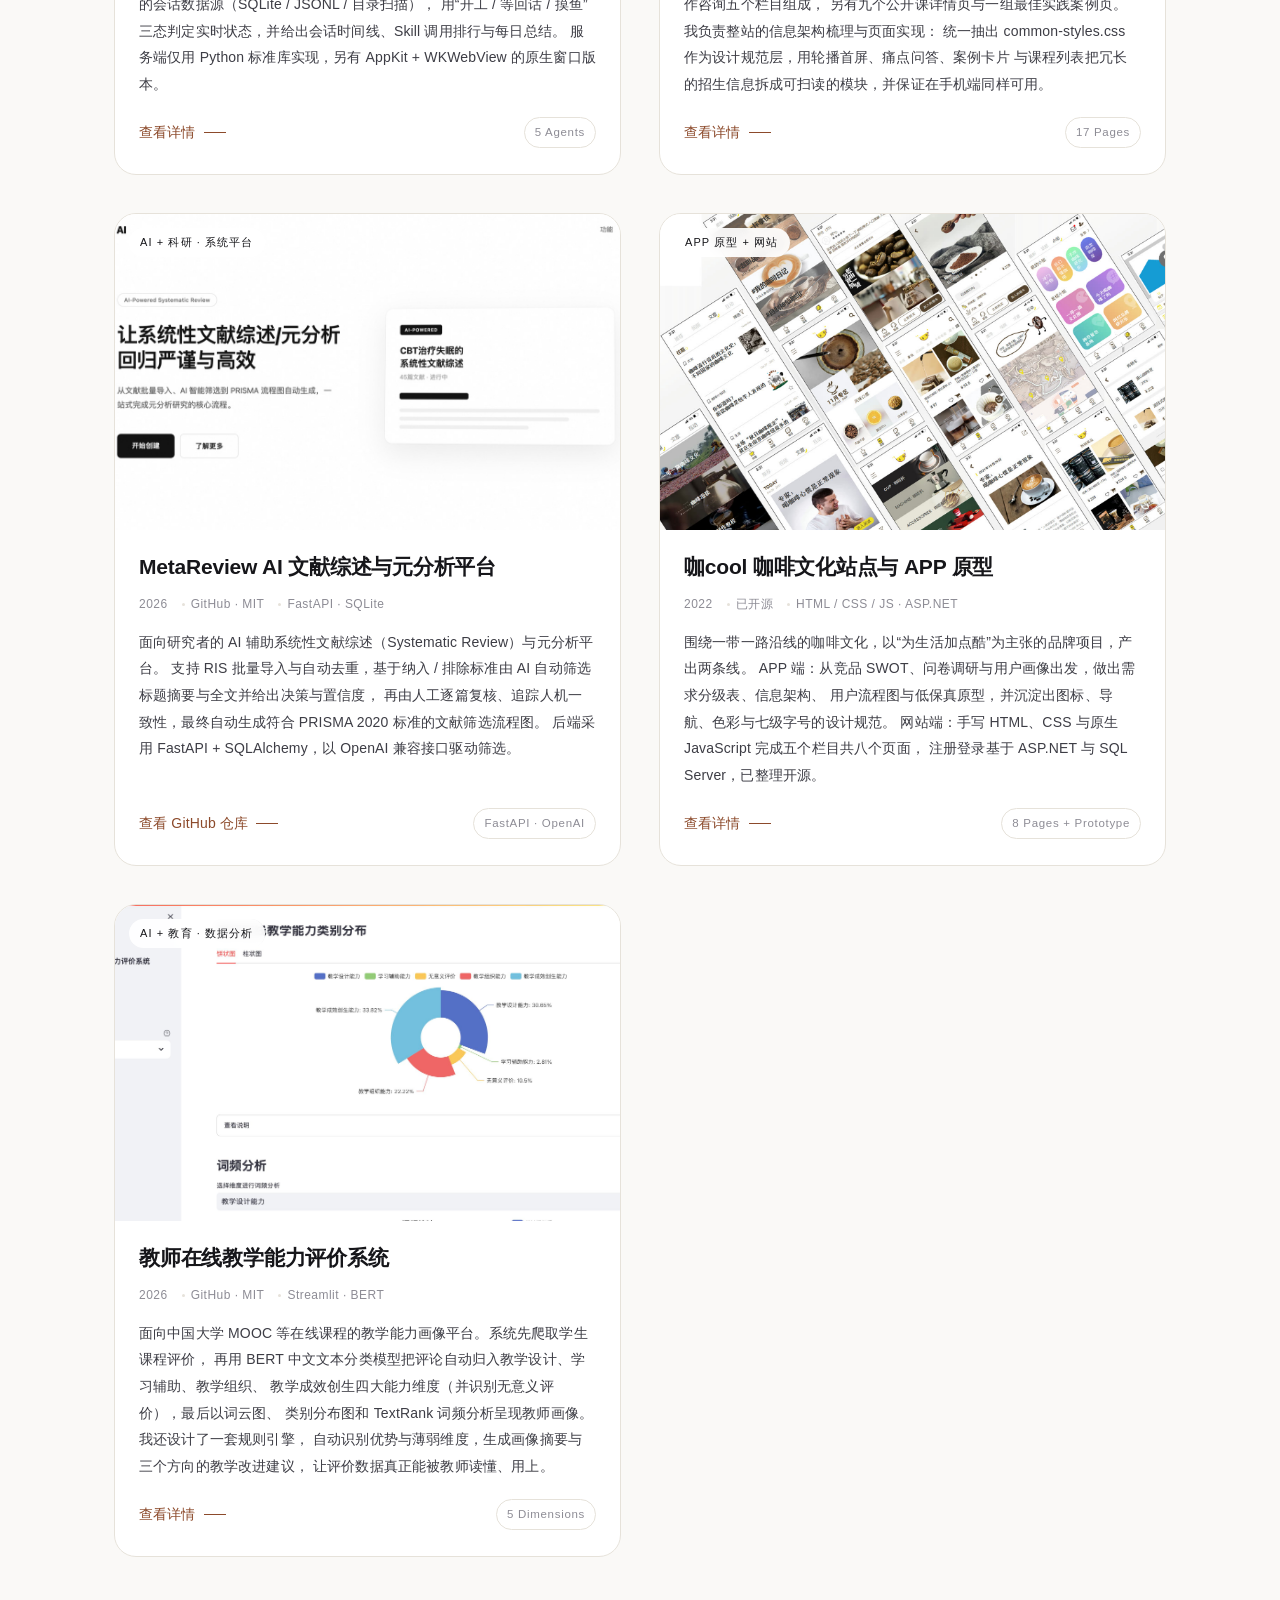
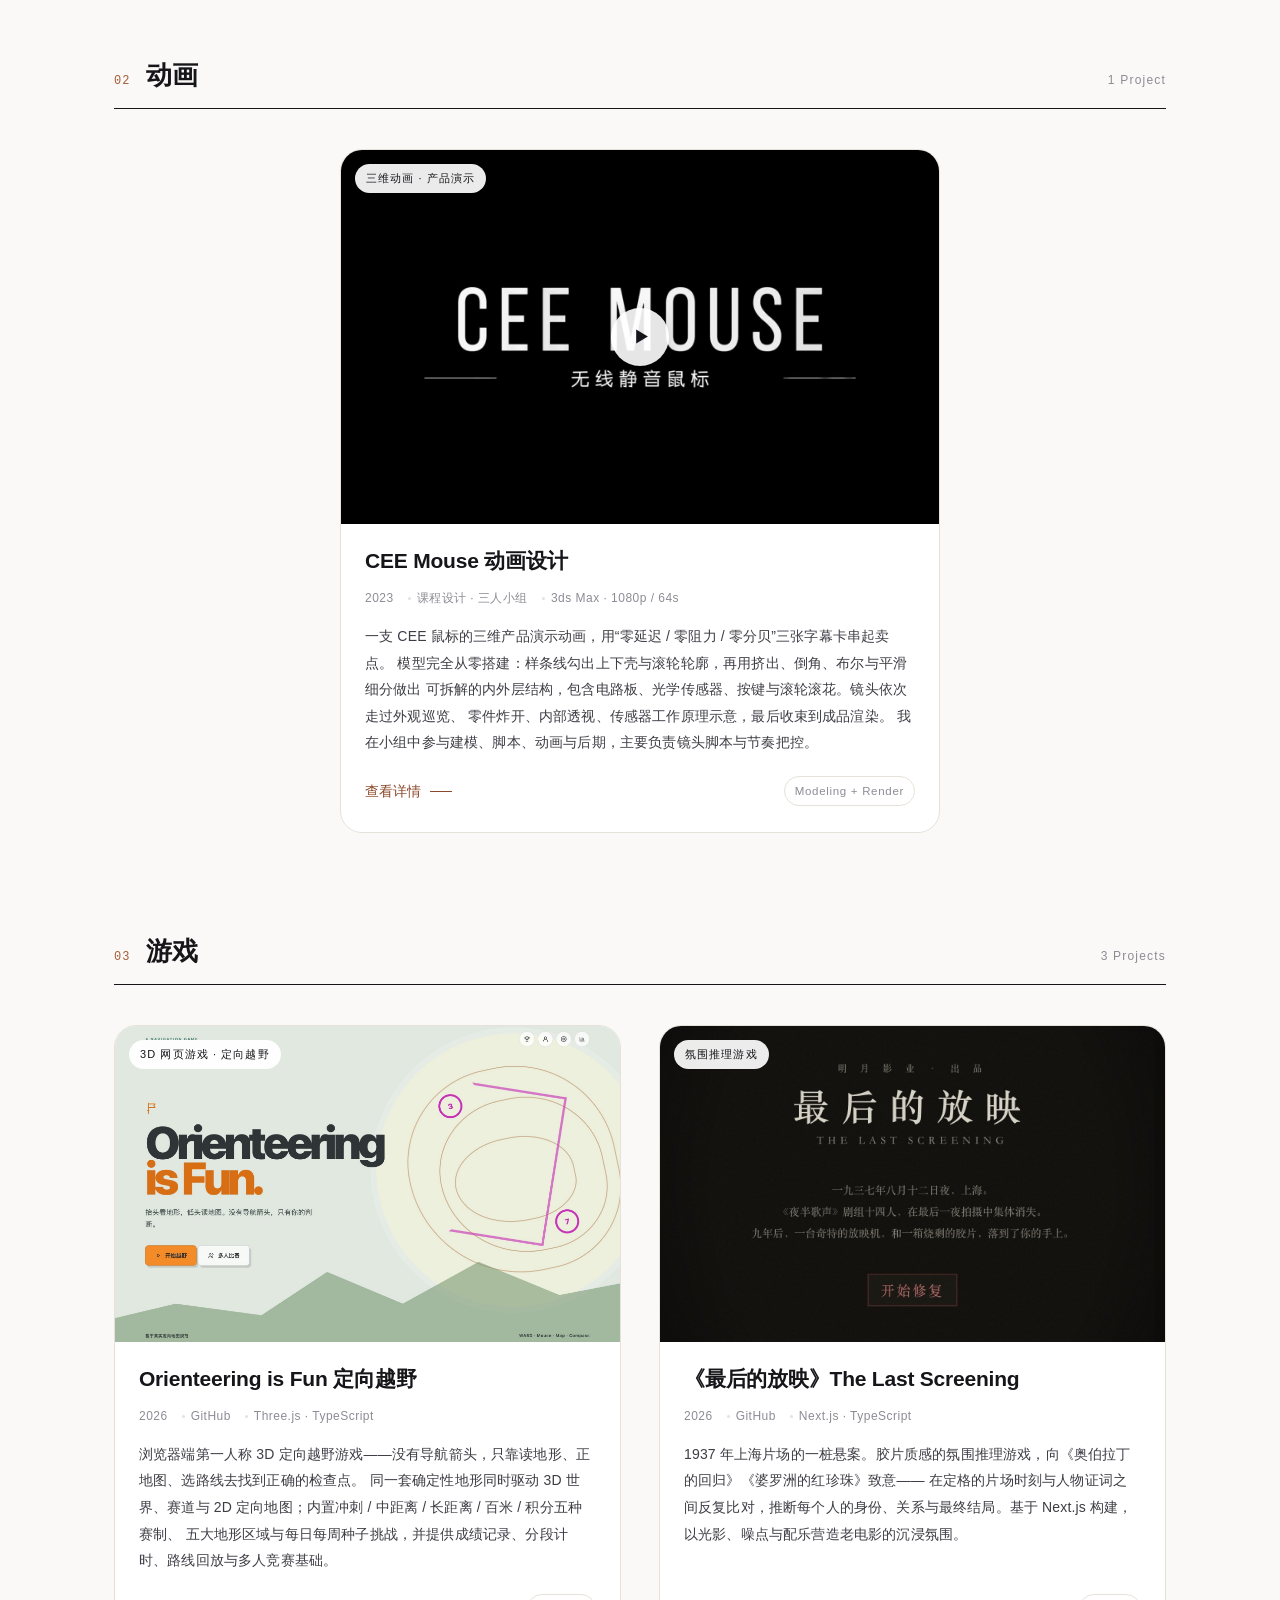
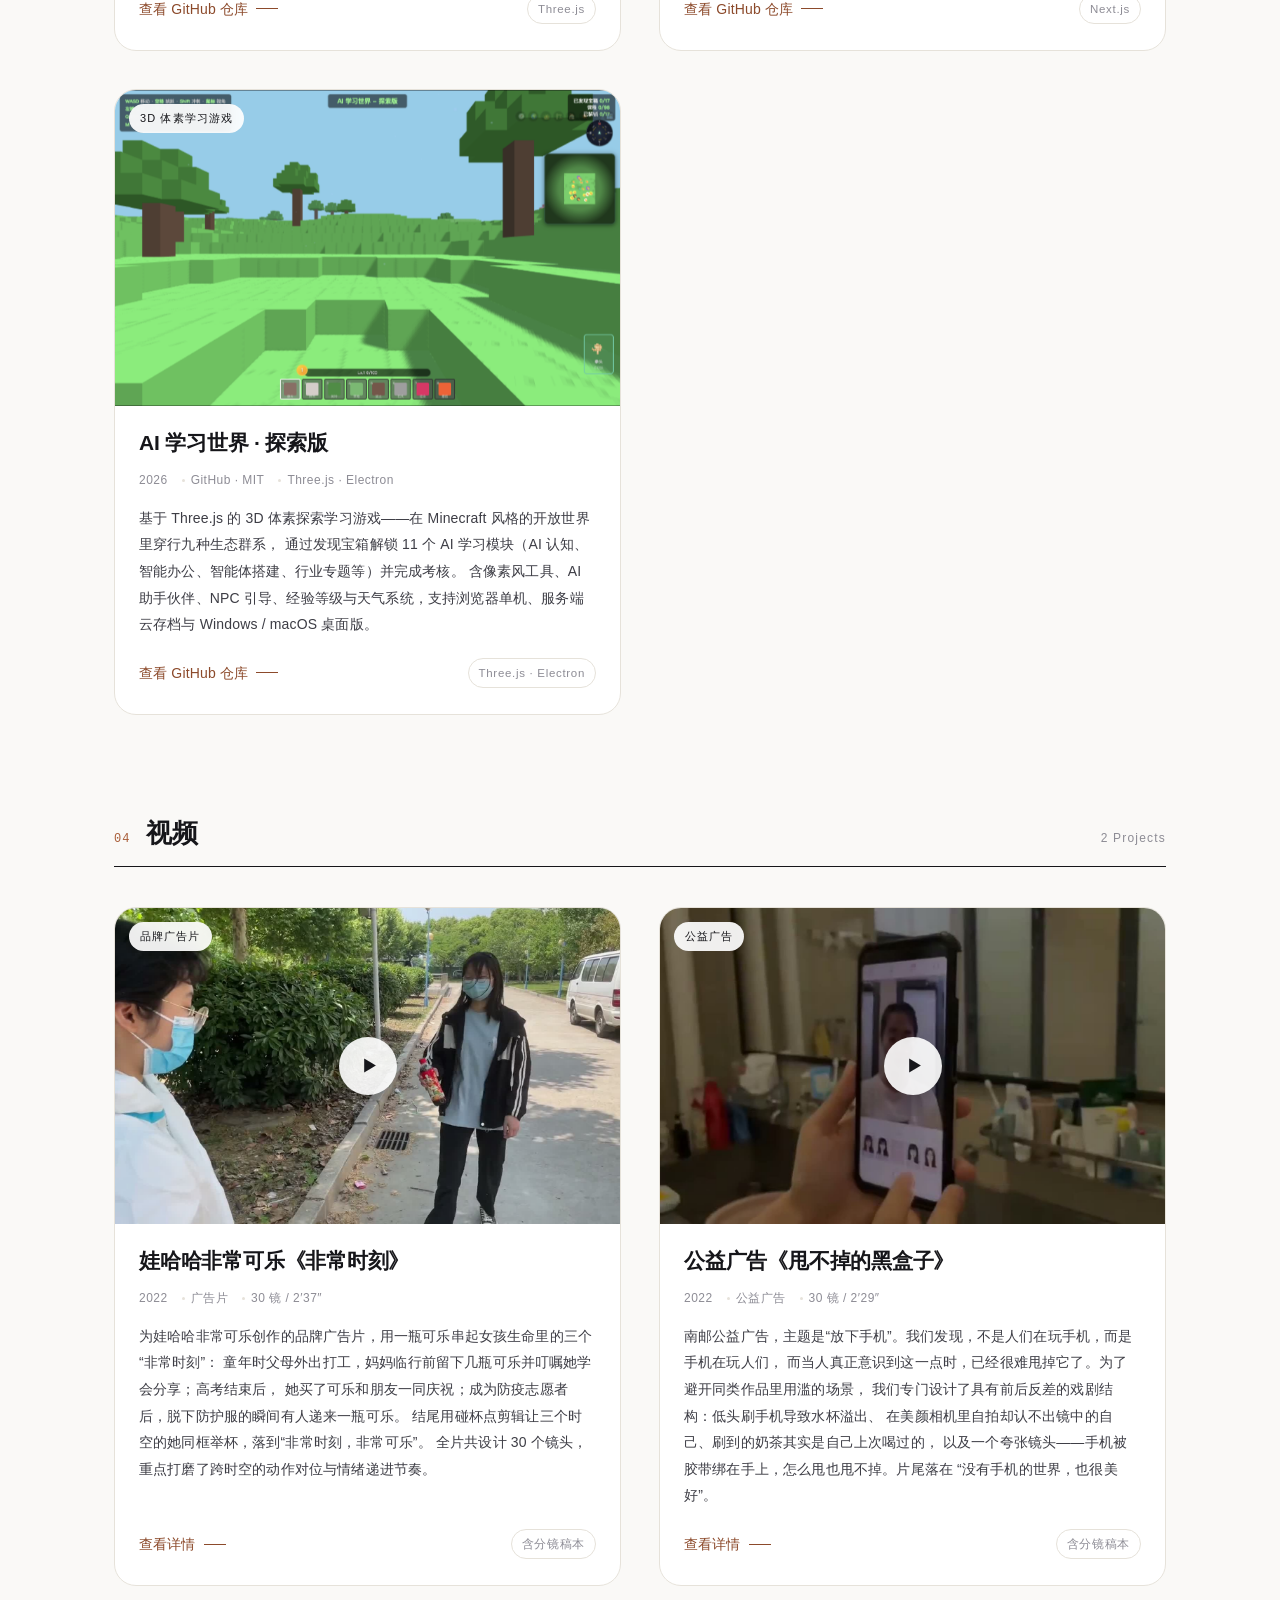
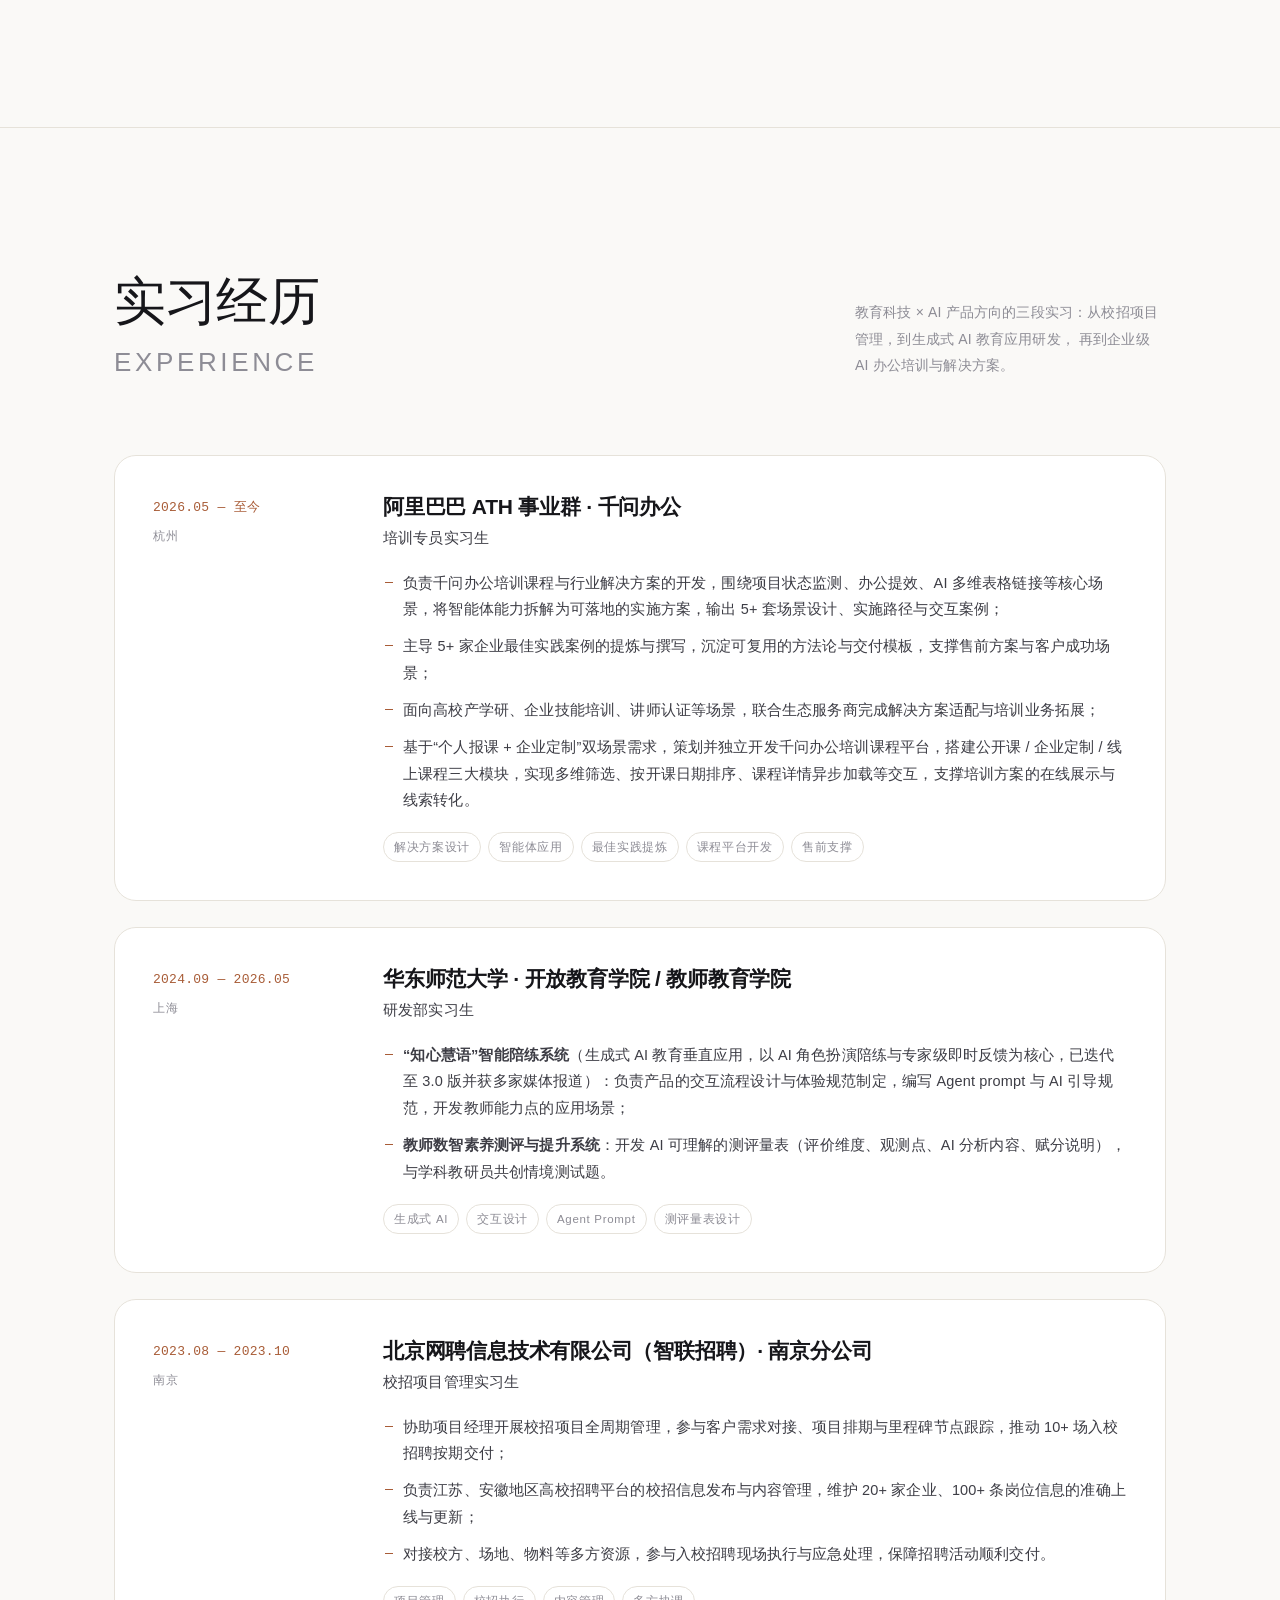
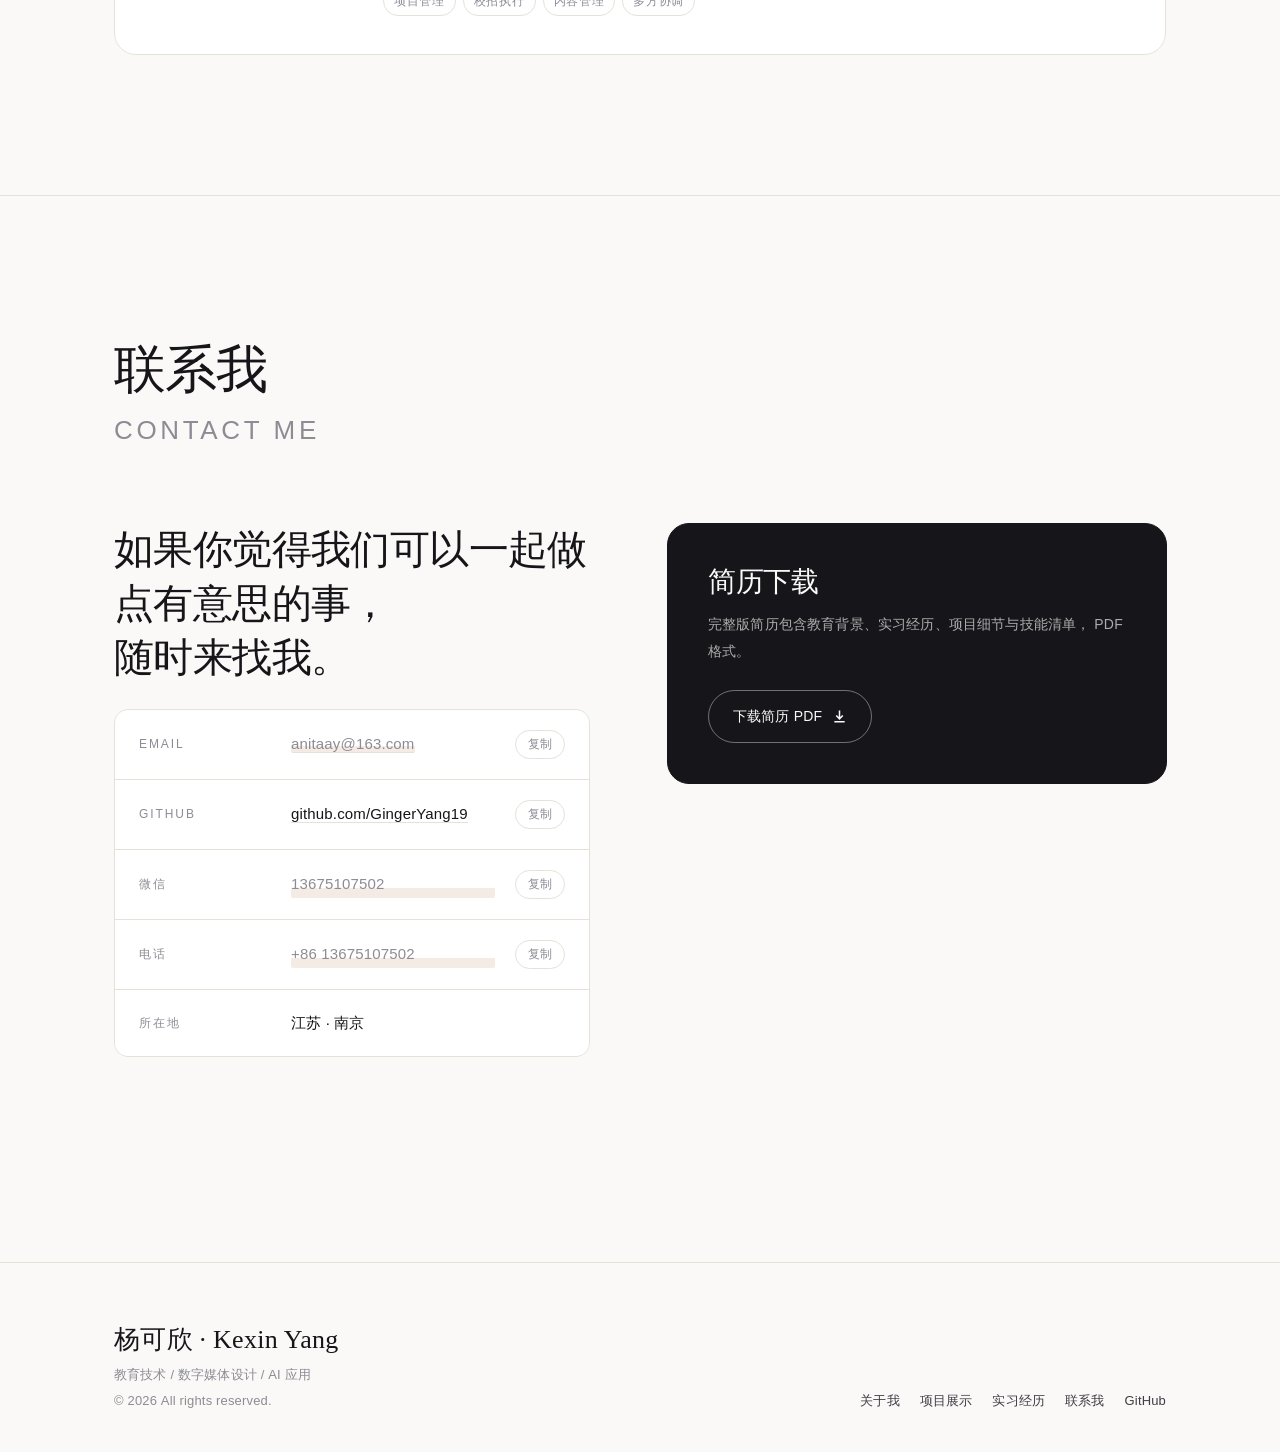
==== commit 0f444da1: "作品集内容优化：新增游戏分类(3款)与MetaReview元分析项目；项目页加分类Tab与滚动高亮；网页/系统/APP模块重命名重排并更新多张封面；动画卡片尺寸优化；首屏统计更新(4类别/15+仓库)" ====
--- a/index.html
+++ b/index.html
@@ -48,7 +48,7 @@
           <p class="hero__desc reveal" style="--d:.34s">
             我在教育与技术的交界处工作：一边写代码，把模型和 Agent 变成能真正被使用的产品；
             一边用镜头和三维软件讲故事，让抽象的理念被看见。这里收录了我的网页与 APP 项目、
-            三维动画作品，以及广告影片。
+            三维动画、互动游戏，以及广告影片。
           </p>
 
           <div class="hero__actions reveal" style="--d:.42s">
@@ -73,9 +73,9 @@
 
       <div class="hero__stats reveal" style="--d:.5s" data-stagger="0">
         <div class="hero__stat"><b>07</b><span>精选项目</span></div>
-        <div class="hero__stat"><b>03</b><span>作品类别</span></div>
+        <div class="hero__stat"><b>04</b><span>作品类别</span></div>
         <div class="hero__stat"><b>60+</b><span>分镜镜头设计</span></div>
-        <div class="hero__stat"><b>13+</b><span>GitHub 开源仓库</span></div>
+        <div class="hero__stat"><b>15+</b><span>GitHub 开源仓库</span></div>
       </div>
     </div>
 
@@ -105,9 +105,6 @@
               我的专业方向是教育技术学，关注大语言模型架构与 Agent 应用如何落进真实的教与学场景。
               过去几年里，我做过面向咖啡文化的电商站点、面向企业组织的 AI 课程系统、
               基于 BERT 的教师教学能力画像平台，也独立完成过三维产品动画与广告影片的全流程制作。
-            </p>
-            <p class="ph">
-              （这段留给你补充：获奖情况、想找什么样的岗位。直接改这段文字即可。）
             </p>
           </div>
 
@@ -200,42 +197,47 @@
       <div class="section__head">
         <h2 class="section__title mask"><span>项目展示<em>Projects</em></span></h2>
         <p class="section__note reveal" style="--d:.1s">
-          按网页 / APP、动画、广告三类呈现。点击卡片进入详情页，
+          按网页 / 系统 / APP、动画、游戏、视频四类呈现。点击卡片进入详情页或对应仓库，
           可查看分镜脚本、制作过程与更多画面。
         </p>
-      </div>
-
-      <!-- ---------------------------------------- 类别一：网页 / APP -->
-      <div class="cat">
+        <nav class="proj-tabs reveal" style="--d:.16s" aria-label="项目分类快速跳转">
+          <a class="proj-tab is-active" href="#cat-web">网页 / 系统 / APP</a>
+          <a class="proj-tab" href="#cat-anim">动画</a>
+          <a class="proj-tab" href="#cat-game">游戏</a>
+          <a class="proj-tab" href="#cat-video">视频</a>
+        </nav>
+      </div>
+
+      <!-- ---------------------------------------- 类别一：网页 / 系统 / APP -->
+      <div class="cat" id="cat-web">
         <div class="cat__head reveal">
           <span class="cat__no">01</span>
-          <h3 class="cat__name">网页 / APP</h3>
-          <span class="cat__count">4 Projects</span>
+          <h3 class="cat__name">网页 / 系统 / APP</h3>
+          <span class="cat__count">5 Projects</span>
         </div>
 
         <div class="cards" data-stagger="0.1">
 
-          <!-- 咖cool -->
-          <article class="card reveal">
-            <a class="card__media" href="projects/kacool.html" aria-label="查看咖cool项目详情">
-              <span class="card__badge">网站 + APP 原型</span>
-              <img src="assets/img/kc-home.jpg" alt="咖cool 咖啡文化网站首页" loading="lazy" />
-            </a>
-            <div class="card__body">
-              <h4 class="card__title">咖cool 咖啡文化站点与 APP 原型</h4>
-              <div class="card__meta">
-                <span>2022</span><span>已开源</span><span>HTML / CSS / JS · ASP.NET</span>
-              </div>
-              <p class="card__desc">
-                围绕一带一路沿线的咖啡文化，以“为生活加点酷”为主张的品牌项目，产出两条线。
-                网站端：手写 HTML、CSS 与原生 JavaScript 完成五个栏目共八个页面，
-                注册登录基于 ASP.NET 与 SQL Server，已整理开源。
-                APP 端：从竞品 SWOT、问卷调研与用户画像出发，做出需求分级表、信息架构、
-                用户流程图与低保真原型，并沉淀出图标、导航、色彩与七级字号的设计规范。
-              </p>
-              <div class="card__foot">
-                <a class="arrow-link" href="projects/kacool.html">查看详情 <i></i></a>
-                <span class="tag">8 Pages + Prototype</span>
+          <!-- personal-agent-foreman -->
+          <article class="card reveal">
+            <a class="card__media" href="projects/agent-foreman.html" aria-label="查看个人 Agent 活动监工台项目详情">
+              <span class="card__badge">桌面工具 · 数据看板</span>
+              <img src="assets/img/agent-overview.jpg" alt="个人 Agent 活动监工台工作总览页面" loading="lazy" />
+            </a>
+            <div class="card__body">
+              <h4 class="card__title">个人 Agent 活动监工台</h4>
+              <div class="card__meta">
+                <span>2026</span><span>GitHub · MIT</span><span>Python · AppKit</span>
+              </div>
+              <p class="card__desc">
+                同时使用 Codex、Qoder、Mulerun 等多个桌面 AI Agent 时，很难知道谁在干活、谁在等我回话。
+                于是我做了这个本地仪表盘：轮询五个 Agent 的会话数据源（SQLite / JSONL / 目录扫描），
+                用“开工 / 等回话 / 摸鱼”三态判定实时状态，并给出会话时间线、Skill 调用排行与每日总结。
+                服务端仅用 Python 标准库实现，另有 AppKit + WKWebView 的原生窗口版本。
+              </p>
+              <div class="card__foot">
+                <a class="arrow-link" href="projects/agent-foreman.html">查看详情 <i></i></a>
+                <span class="tag">5 Agents</span>
               </div>
             </div>
           </article>
@@ -265,26 +267,51 @@
             </div>
           </article>
 
-          <!-- personal-agent-foreman -->
-          <article class="card reveal">
-            <a class="card__media" href="projects/agent-foreman.html" aria-label="查看个人 Agent 活动监工台项目详情">
-              <span class="card__badge">桌面工具 · 数据看板</span>
-              <img src="assets/img/af-2.jpg" alt="个人 Agent 活动监工台每日监工页面" loading="lazy" />
-            </a>
-            <div class="card__body">
-              <h4 class="card__title">个人 Agent 活动监工台</h4>
-              <div class="card__meta">
-                <span>2026</span><span>GitHub · MIT</span><span>Python · AppKit</span>
-              </div>
-              <p class="card__desc">
-                同时使用 Codex、Qoder、Mulerun 等多个桌面 AI Agent 时，很难知道谁在干活、谁在等我回话。
-                于是我做了这个本地仪表盘：轮询五个 Agent 的会话数据源（SQLite / JSONL / 目录扫描），
-                用“开工 / 等回话 / 摸鱼”三态判定实时状态，并给出会话时间线、Skill 调用排行与每日总结。
-                服务端仅用 Python 标准库实现，另有 AppKit + WKWebView 的原生窗口版本。
-              </p>
-              <div class="card__foot">
-                <a class="arrow-link" href="projects/agent-foreman.html">查看详情 <i></i></a>
-                <span class="tag">5 Agents</span>
+          <!-- ai-meta-analysis / MetaReview AI -->
+          <article class="card reveal">
+            <a class="card__media" href="https://github.com/GingerYang19/ai-meta-analysis" target="_blank" rel="noopener" aria-label="打开 MetaReview AI GitHub 仓库">
+              <span class="card__badge">AI + 科研 · 系统平台</span>
+              <img src="assets/img/ai-meta-analysis.jpg" alt="MetaReview AI 文献综述与元分析平台首页" loading="lazy" />
+            </a>
+            <div class="card__body">
+              <h4 class="card__title">MetaReview AI 文献综述与元分析平台</h4>
+              <div class="card__meta">
+                <span>2026</span><span>GitHub · MIT</span><span>FastAPI · SQLite</span>
+              </div>
+              <p class="card__desc">
+                面向研究者的 AI 辅助系统性文献综述（Systematic Review）与元分析平台。
+                支持 RIS 批量导入与自动去重，基于纳入 / 排除标准由 AI 自动筛选标题摘要与全文并给出决策与置信度，
+                再由人工逐篇复核、追踪人机一致性，最终自动生成符合 PRISMA 2020 标准的文献筛选流程图。
+                后端采用 FastAPI + SQLAlchemy，以 OpenAI 兼容接口驱动筛选。
+              </p>
+              <div class="card__foot">
+                <a class="arrow-link" href="https://github.com/GingerYang19/ai-meta-analysis" target="_blank" rel="noopener">查看 GitHub 仓库 <i></i></a>
+                <span class="tag">FastAPI · OpenAI</span>
+              </div>
+            </div>
+          </article>
+
+          <!-- 咖cool -->
+          <article class="card reveal">
+            <a class="card__media" href="projects/kacool.html" aria-label="查看咖cool项目详情">
+              <span class="card__badge">APP 原型 + 网站</span>
+              <img src="assets/img/kacool-app-cover.jpg" alt="咖cool APP 原型界面一览" loading="lazy" />
+            </a>
+            <div class="card__body">
+              <h4 class="card__title">咖cool 咖啡文化站点与 APP 原型</h4>
+              <div class="card__meta">
+                <span>2022</span><span>已开源</span><span>HTML / CSS / JS · ASP.NET</span>
+              </div>
+              <p class="card__desc">
+                围绕一带一路沿线的咖啡文化，以“为生活加点酷”为主张的品牌项目，产出两条线。
+                APP 端：从竞品 SWOT、问卷调研与用户画像出发，做出需求分级表、信息架构、
+                用户流程图与低保真原型，并沉淀出图标、导航、色彩与七级字号的设计规范。
+                网站端：手写 HTML、CSS 与原生 JavaScript 完成五个栏目共八个页面，
+                注册登录基于 ASP.NET 与 SQL Server，已整理开源。
+              </p>
+              <div class="card__foot">
+                <a class="arrow-link" href="projects/kacool.html">查看详情 <i></i></a>
+                <span class="tag">8 Pages + Prototype</span>
               </div>
             </div>
           </article>
@@ -293,7 +320,7 @@
           <article class="card reveal">
             <a class="card__media" href="projects/teacher-portrait.html" aria-label="查看教师在线教学能力评价系统项目详情">
               <span class="card__badge">AI + 教育 · 数据分析</span>
-              <img src="assets/img/tp-4.jpg" alt="教师教学能力画像 AI 分析页面" loading="lazy" />
+              <img src="assets/img/02_distribution.png" alt="教师教学能力画像 AI 分析页面" loading="lazy" />
             </a>
             <div class="card__body">
               <h4 class="card__title">教师在线教学能力评价系统</h4>
@@ -319,7 +346,7 @@
       </div>
 
       <!-- ---------------------------------------------- 类别二：动画 -->
-      <div class="cat">
+      <div class="cat" id="cat-anim">
         <div class="cat__head reveal">
           <span class="cat__no">02</span>
           <h3 class="cat__name">动画</h3>
@@ -339,7 +366,7 @@
               </span></span>
             </a>
             <div class="card__body">
-              <h4 class="card__title">CEE Mouse 动画设计《三个零》</h4>
+              <h4 class="card__title">CEE Mouse 动画设计</h4>
               <div class="card__meta">
                 <span>2023</span><span>课程设计 · 三人小组</span><span>3ds Max · 1080p / 64s</span>
               </div>
@@ -359,11 +386,93 @@
         </div>
       </div>
 
-      <!-- ---------------------------------------------- 类别三：广告 -->
-      <div class="cat">
+      <!-- ---------------------------------------------- 类别三：游戏 -->
+      <div class="cat" id="cat-game">
         <div class="cat__head reveal">
           <span class="cat__no">03</span>
-          <h3 class="cat__name">广告</h3>
+          <h3 class="cat__name">游戏</h3>
+          <span class="cat__count">3 Projects</span>
+        </div>
+
+        <div class="cards" data-stagger="0.1">
+
+          <!-- orienteering-is-fun -->
+          <article class="card reveal">
+            <a class="card__media" href="https://github.com/GingerYang19/orienteering-is-fun" target="_blank" rel="noopener" aria-label="打开 Orienteering is Fun GitHub 仓库">
+              <span class="card__badge">3D 网页游戏 · 定向越野</span>
+              <img src="assets/img/game-orienteering.jpg" alt="Orienteering is Fun 定向越野游戏首页" loading="lazy" />
+            </a>
+            <div class="card__body">
+              <h4 class="card__title">Orienteering is Fun 定向越野</h4>
+              <div class="card__meta">
+                <span>2026</span><span>GitHub</span><span>Three.js · TypeScript</span>
+              </div>
+              <p class="card__desc">
+                浏览器端第一人称 3D 定向越野游戏——没有导航箭头，只靠读地形、正地图、选路线去找到正确的检查点。
+                同一套确定性地形同时驱动 3D 世界、赛道与 2D 定向地图；内置冲刺 / 中距离 / 长距离 / 百米 / 积分五种赛制、
+                五大地形区域与每日每周种子挑战，并提供成绩记录、分段计时、路线回放与多人竞赛基础。
+              </p>
+              <div class="card__foot">
+                <a class="arrow-link" href="https://github.com/GingerYang19/orienteering-is-fun" target="_blank" rel="noopener">查看 GitHub 仓库 <i></i></a>
+                <span class="tag">Three.js</span>
+              </div>
+            </div>
+          </article>
+
+          <!-- the-last-screening -->
+          <article class="card reveal">
+            <a class="card__media" href="https://github.com/GingerYang19/the-last-screening" target="_blank" rel="noopener" aria-label="打开《最后的放映》GitHub 仓库">
+              <span class="card__badge">氛围推理游戏</span>
+              <img src="assets/img/game-last-screening.jpg" alt="《最后的放映》胶片风格氛围推理游戏画面" loading="lazy" />
+            </a>
+            <div class="card__body">
+              <h4 class="card__title">《最后的放映》The Last Screening</h4>
+              <div class="card__meta">
+                <span>2026</span><span>GitHub</span><span>Next.js · TypeScript</span>
+              </div>
+              <p class="card__desc">
+                1937 年上海片场的一桩悬案。胶片质感的氛围推理游戏，向《奥伯拉丁的回归》《婆罗洲的红珍珠》致意——
+                在定格的片场时刻与人物证词之间反复比对，推断每个人的身份、关系与最终结局。基于 Next.js 构建，
+                以光影、噪点与配乐营造老电影的沉浸氛围。
+              </p>
+              <div class="card__foot">
+                <a class="arrow-link" href="https://github.com/GingerYang19/the-last-screening" target="_blank" rel="noopener">查看 GitHub 仓库 <i></i></a>
+                <span class="tag">Next.js</span>
+              </div>
+            </div>
+          </article>
+
+          <!-- ai-learning-world-explore -->
+          <article class="card reveal">
+            <a class="card__media" href="https://github.com/GingerYang19/ai-learning-world-explore" target="_blank" rel="noopener" aria-label="打开 AI 学习世界 探索版 GitHub 仓库">
+              <span class="card__badge">3D 体素学习游戏</span>
+              <img src="assets/img/game-ai-world.png" alt="AI 学习世界 探索版 体素开放世界画面" loading="lazy" />
+            </a>
+            <div class="card__body">
+              <h4 class="card__title">AI 学习世界 · 探索版</h4>
+              <div class="card__meta">
+                <span>2026</span><span>GitHub · MIT</span><span>Three.js · Electron</span>
+              </div>
+              <p class="card__desc">
+                基于 Three.js 的 3D 体素探索学习游戏——在 Minecraft 风格的开放世界里穿行九种生态群系，
+                通过发现宝箱解锁 11 个 AI 学习模块（AI 认知、智能办公、智能体搭建、行业专题等）并完成考核。
+                含像素风工具、AI 助手伙伴、NPC 引导、经验等级与天气系统，支持浏览器单机、服务端云存档与 Windows / macOS 桌面版。
+              </p>
+              <div class="card__foot">
+                <a class="arrow-link" href="https://github.com/GingerYang19/ai-learning-world-explore" target="_blank" rel="noopener">查看 GitHub 仓库 <i></i></a>
+                <span class="tag">Three.js · Electron</span>
+              </div>
+            </div>
+          </article>
+
+        </div>
+      </div>
+
+      <!-- ---------------------------------------------- 类别四：视频 -->
+      <div class="cat" id="cat-video">
+        <div class="cat__head reveal">
+          <span class="cat__no">04</span>
+          <h3 class="cat__name">视频</h3>
           <span class="cat__count">2 Projects</span>
         </div>
 
@@ -418,7 +527,7 @@
                 <span>2022</span><span>公益广告</span><span>30 镜 / 2′29″</span>
               </div>
               <p class="card__desc">
-                主题是“放下手机”。我们发现，不是人们在玩手机，而是手机在玩人们，
+                南邮公益广告，主题是“放下手机”。我们发现，不是人们在玩手机，而是手机在玩人们，
                 而当人真正意识到这一点时，已经很难甩掉它了。为了避开同类作品里用滥的场景，
                 我们专门设计了具有前后反差的戏剧结构：低头刷手机导致水杯溢出、
                 在美颜相机里自拍却认不出镜中的自己、刷到的奶茶其实是自己上次喝过的，
@@ -540,10 +649,6 @@
           <p class="contact__lead reveal">
             如果你觉得我们可以一起做点有意思的事，<br />随时来找我。
           </p>
-          <p class="contact__desc reveal" style="--d:.08s">
-            实习、项目合作、或者只是想聊聊 AI 与教育，都欢迎。
-            工作日一般 24 小时内回复。
-          </p>
 
           <div class="contact__list reveal" style="--d:.14s">
             <div class="contact__row">
@@ -582,16 +687,12 @@
           <h3>简历下载</h3>
           <p>
             完整版简历包含教育背景、实习经历、项目细节与技能清单，
-            PDF 格式，约 1—2 页。
+            PDF 格式。
           </p>
           <a class="btn" href="assets/files/杨可欣-简历.pdf" download>
             下载简历 PDF
             <svg viewBox="0 0 16 16" fill="none" stroke="currentColor" stroke-width="1.6"><path d="M8 1.5v9M4.5 7l3.5 3.5L11.5 7M2.5 13.5h11"/></svg>
           </a>
-          <p class="resume__hint">
-            提示：把简历文件放到 <code>assets/files/</code> 目录下，命名为
-            <code>杨可欣-简历.pdf</code>，此按钮即可生效。
-          </p>
         </aside>
       </div>
     </div>
--- a/assets/css/home.css
+++ b/assets/css/home.css
@@ -46,6 +46,40 @@
   color: var(--muted);
   line-height: 1.9;
   margin: 0;
+}
+
+/* 项目分类 Tab 快速跳转 */
+.proj-tabs {
+  flex-basis: 100%;
+  display: flex;
+  flex-wrap: wrap;
+  gap: 10px;
+  margin-top: 6px;
+}
+
+.proj-tab {
+  font-size: 14px;
+  line-height: 1;
+  color: var(--ink-2);
+  text-decoration: none;
+  padding: 11px 20px;
+  border: 1px solid var(--line);
+  border-radius: 999px;
+  background: var(--surface);
+  transition: color 0.3s var(--ease), background 0.3s var(--ease),
+    border-color 0.3s var(--ease), transform 0.3s var(--ease);
+}
+
+.proj-tab:hover {
+  color: var(--accent-ink);
+  border-color: #d9d2c6;
+  transform: translateY(-2px);
+}
+
+.proj-tab.is-active {
+  color: #fff;
+  background: var(--ink);
+  border-color: var(--ink);
 }
 
 /* ------------------------------------------------------------------- 首屏 */
@@ -428,6 +462,12 @@
 
 .cards--duo {
   grid-template-columns: repeat(auto-fit, minmax(min(100%, 420px), 1fr));
+}
+
+/* 动画：单张卡片不铺满整行，适当缩小，保证一屏内能同时看到视频与下方文字 */
+#cat-anim .cards {
+  grid-template-columns: min(100%, 600px);
+  justify-content: center;
 }
 
 .card {
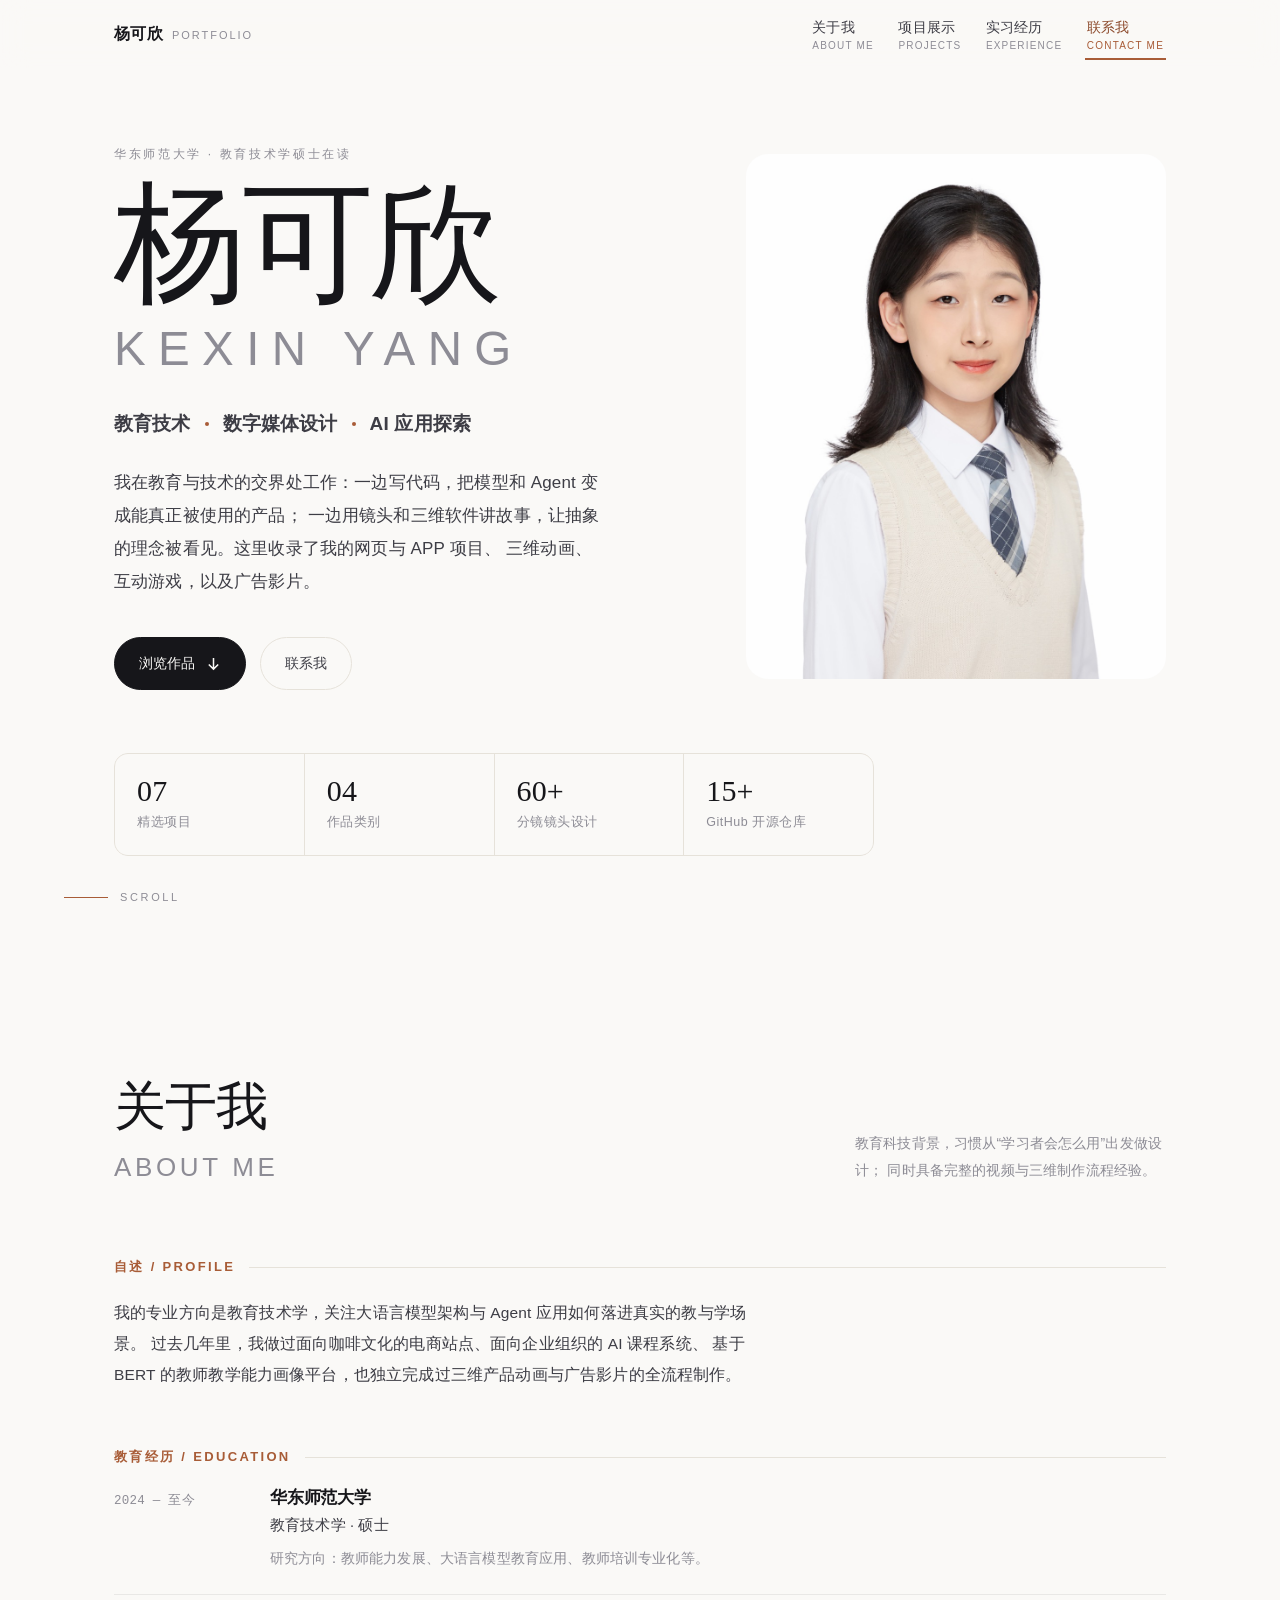
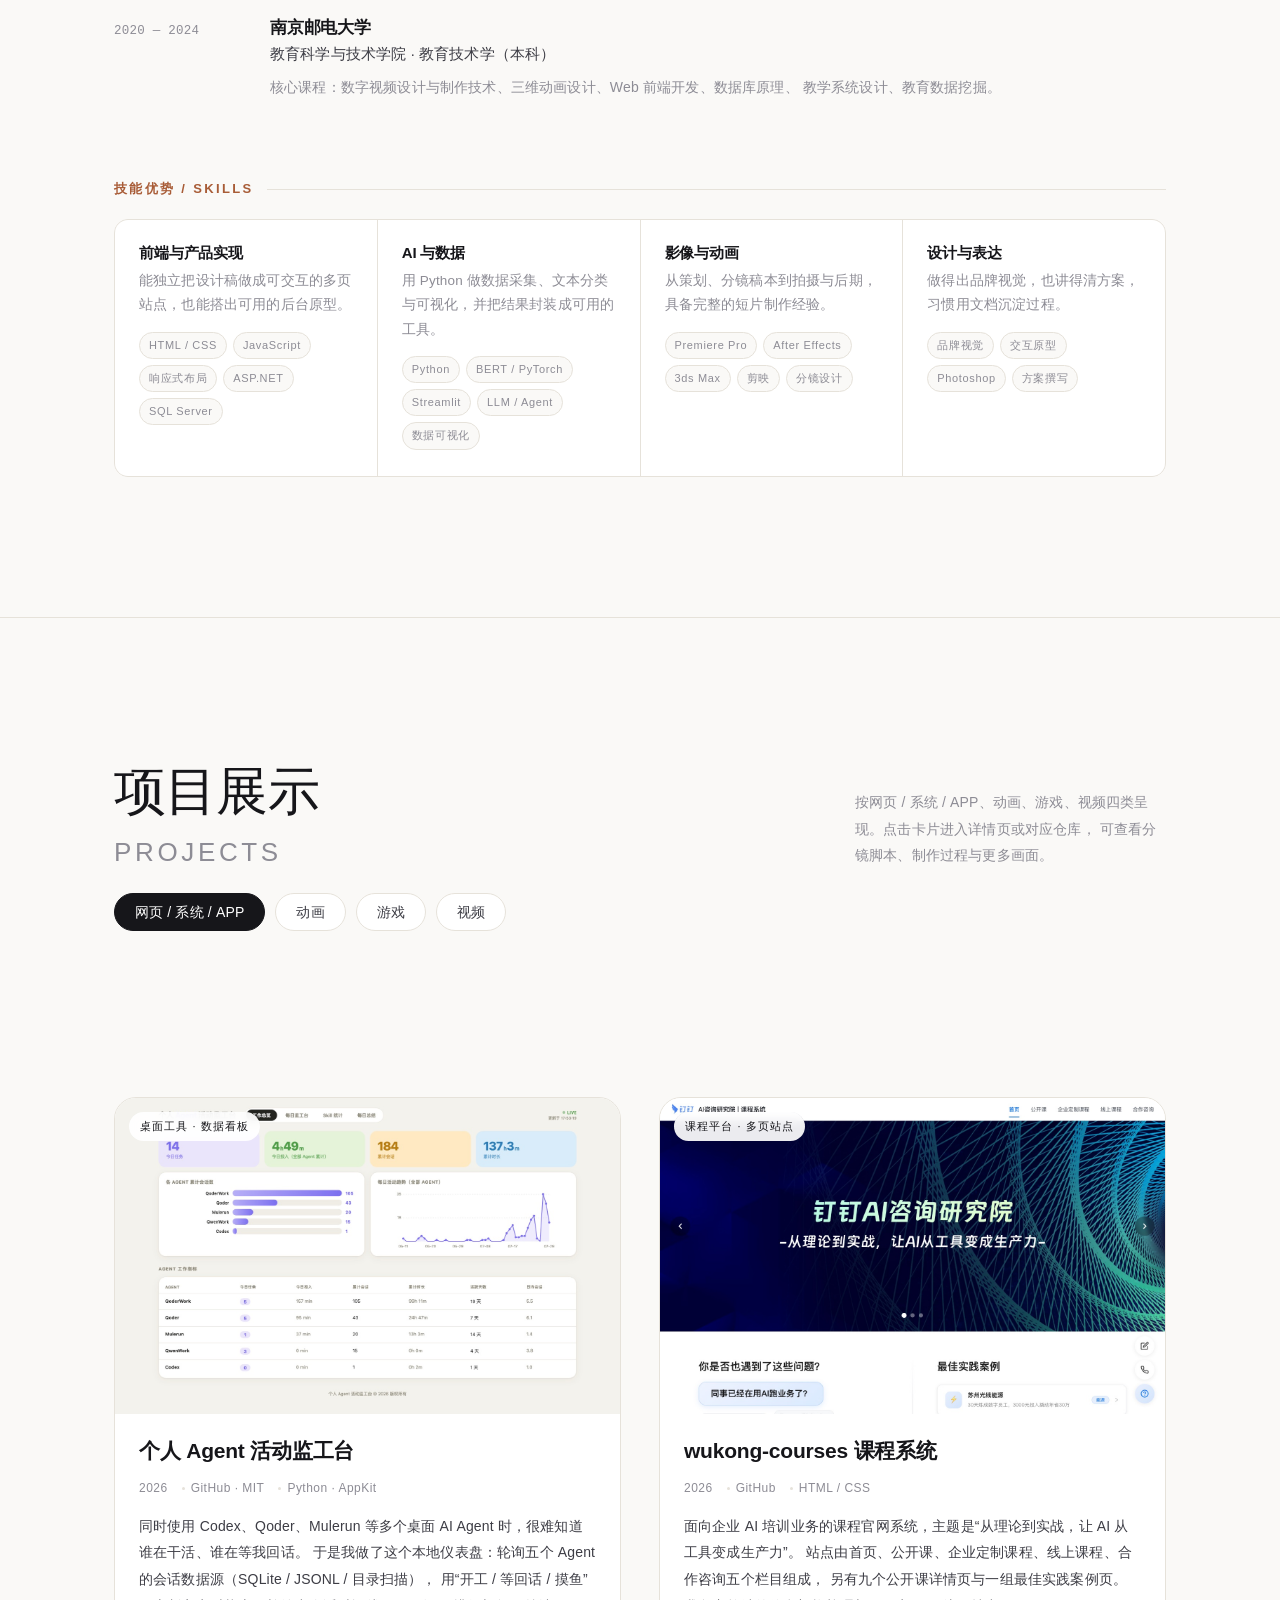
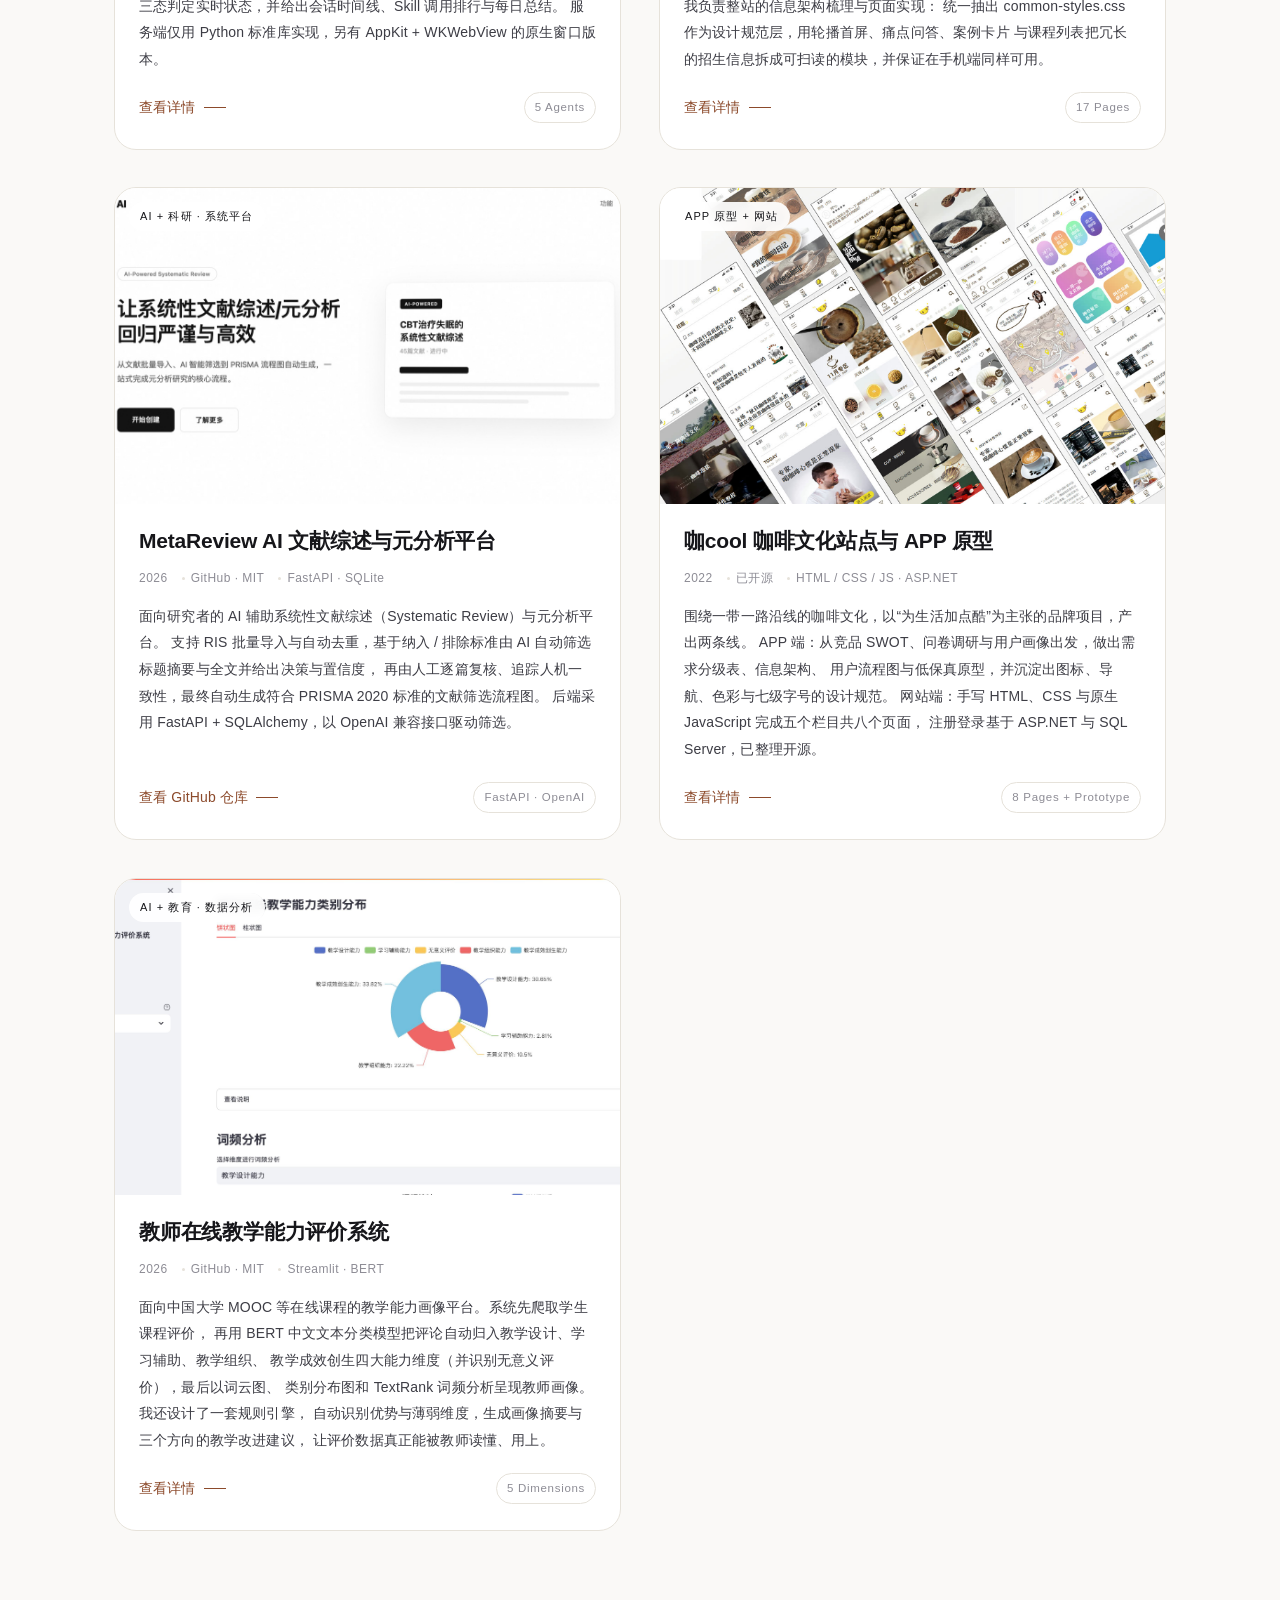
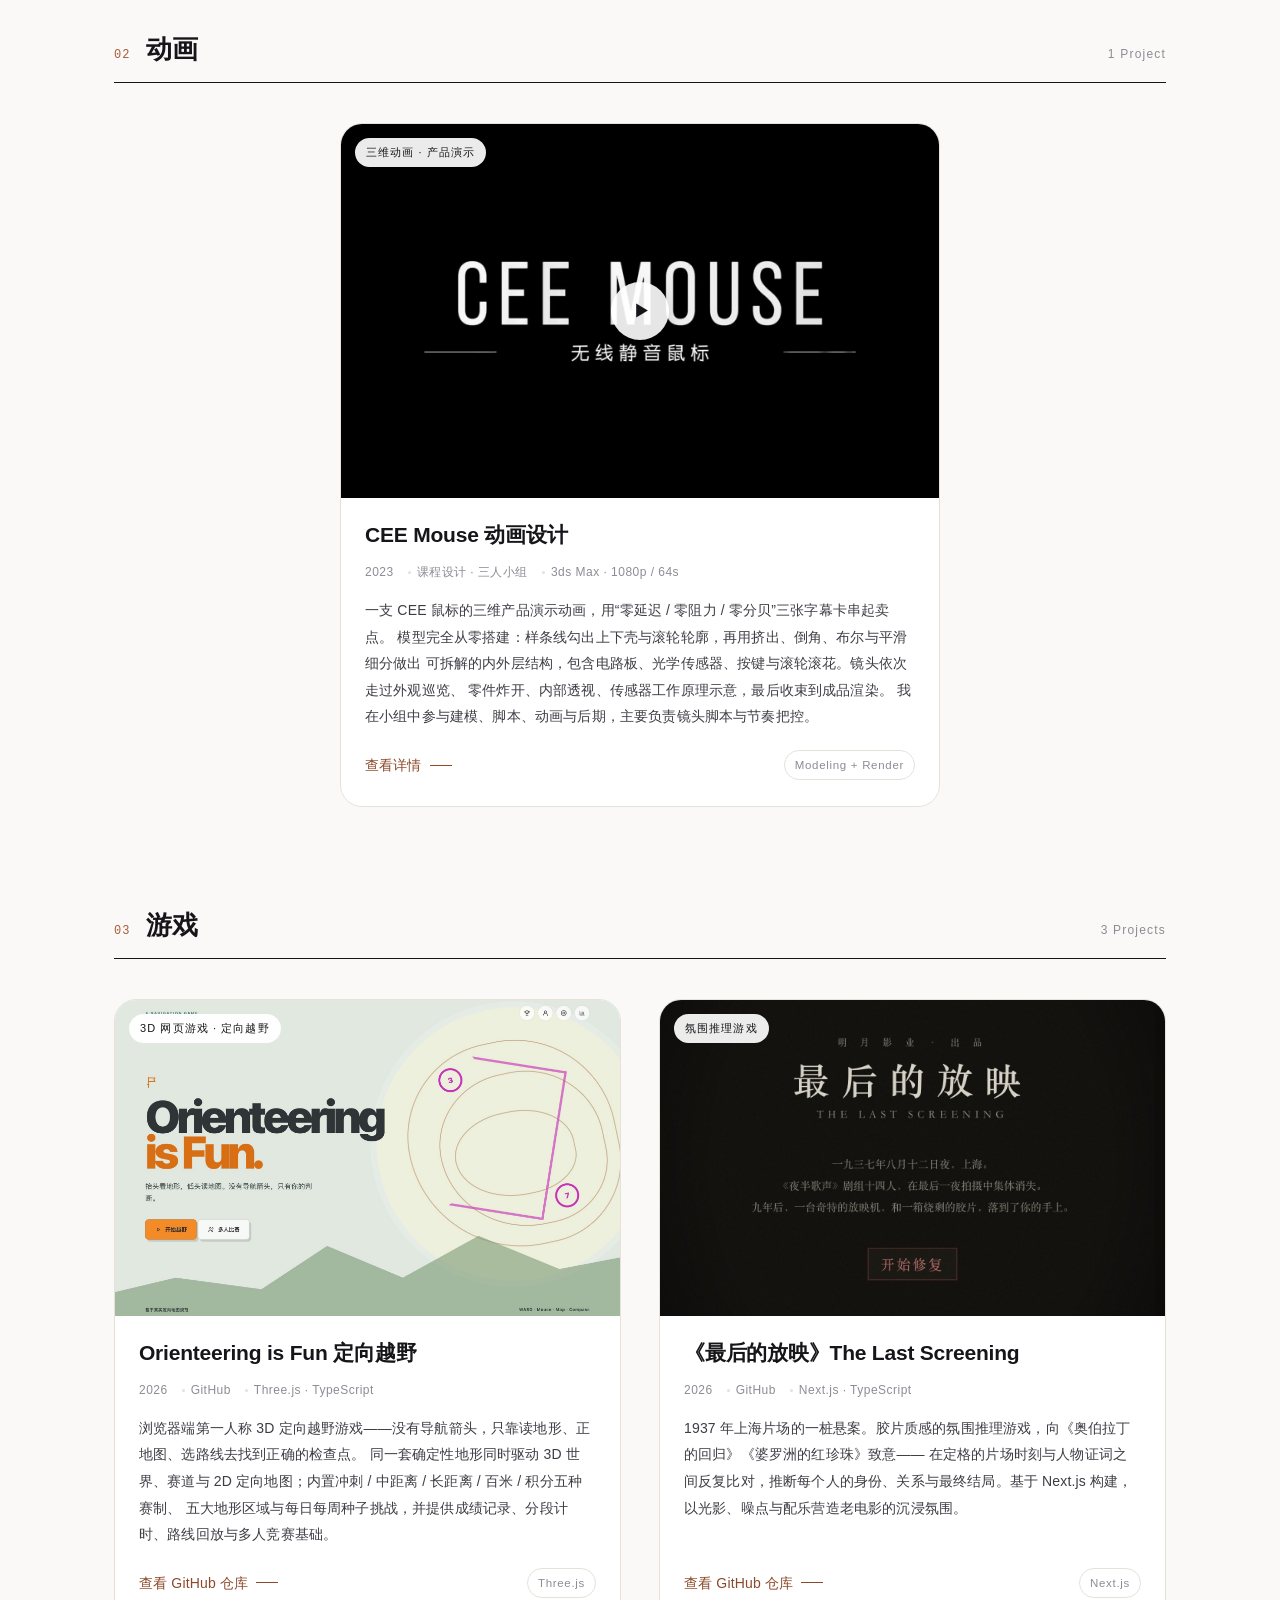
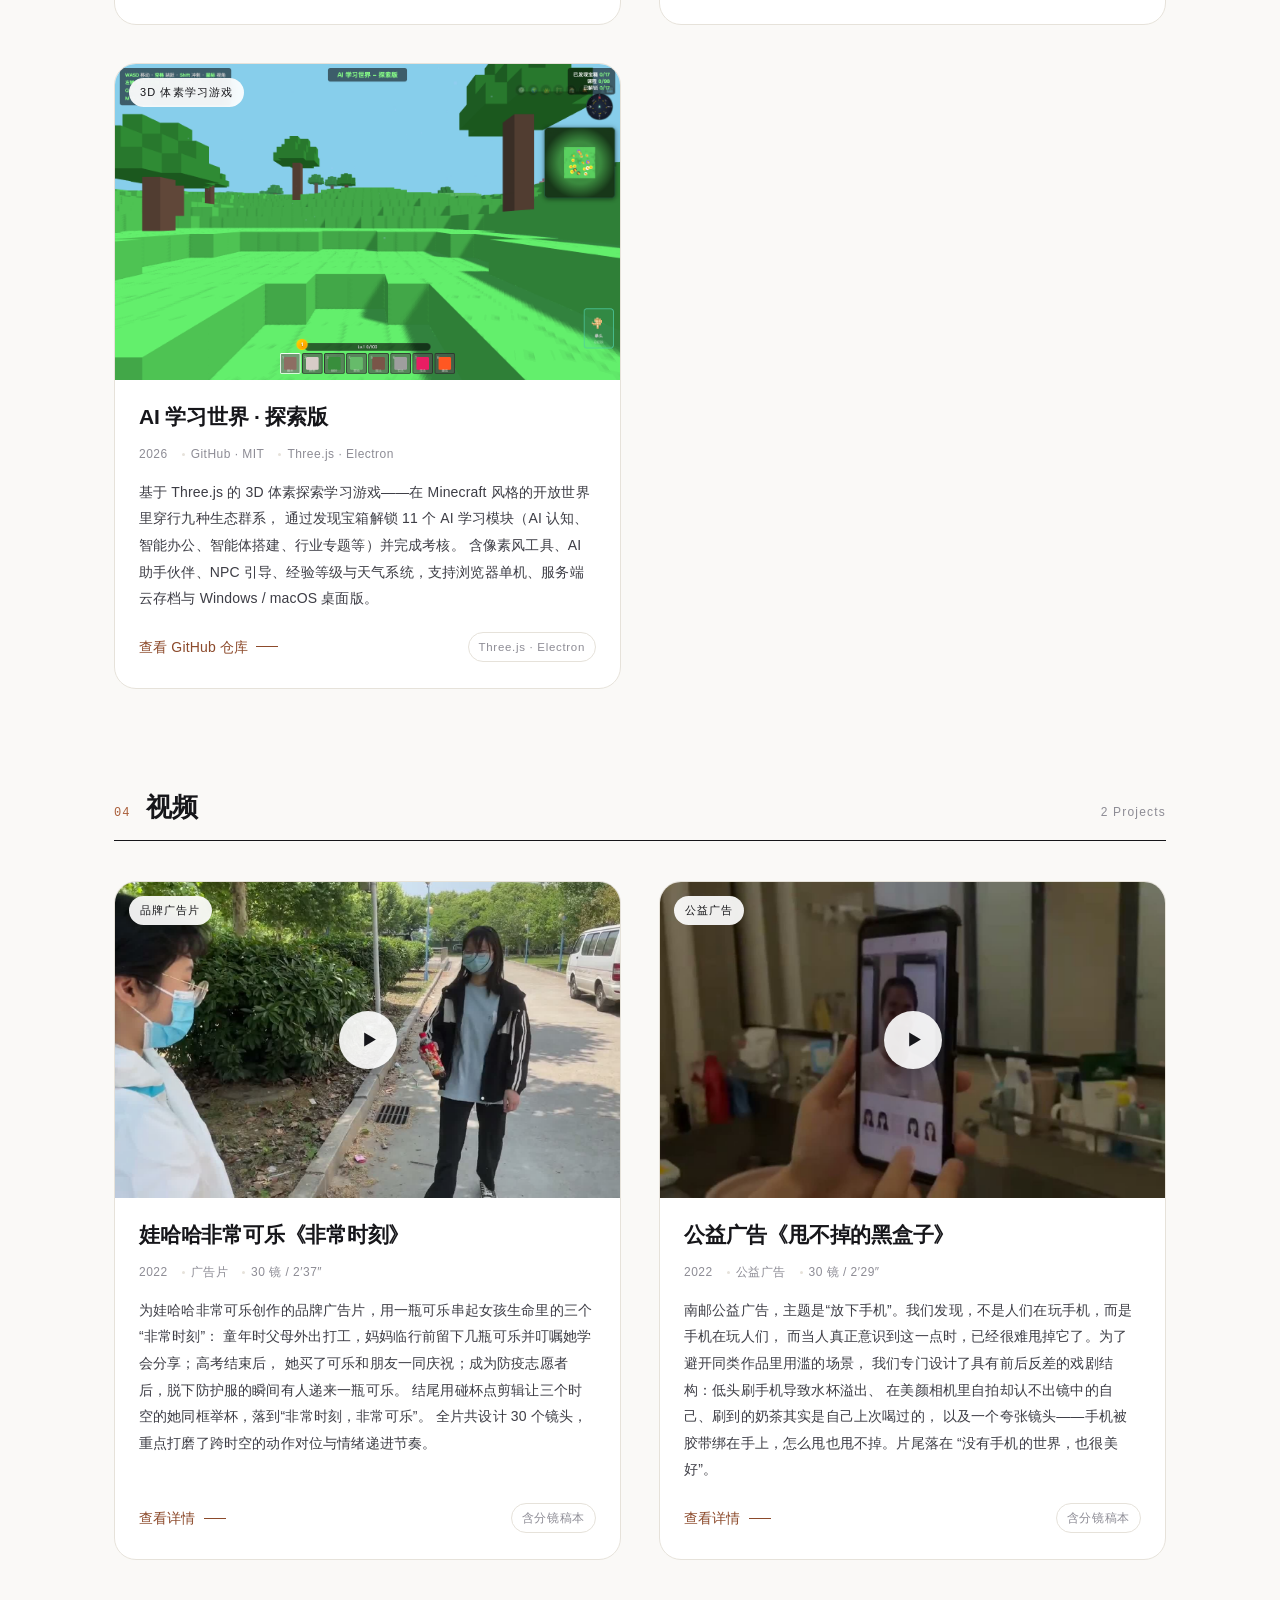
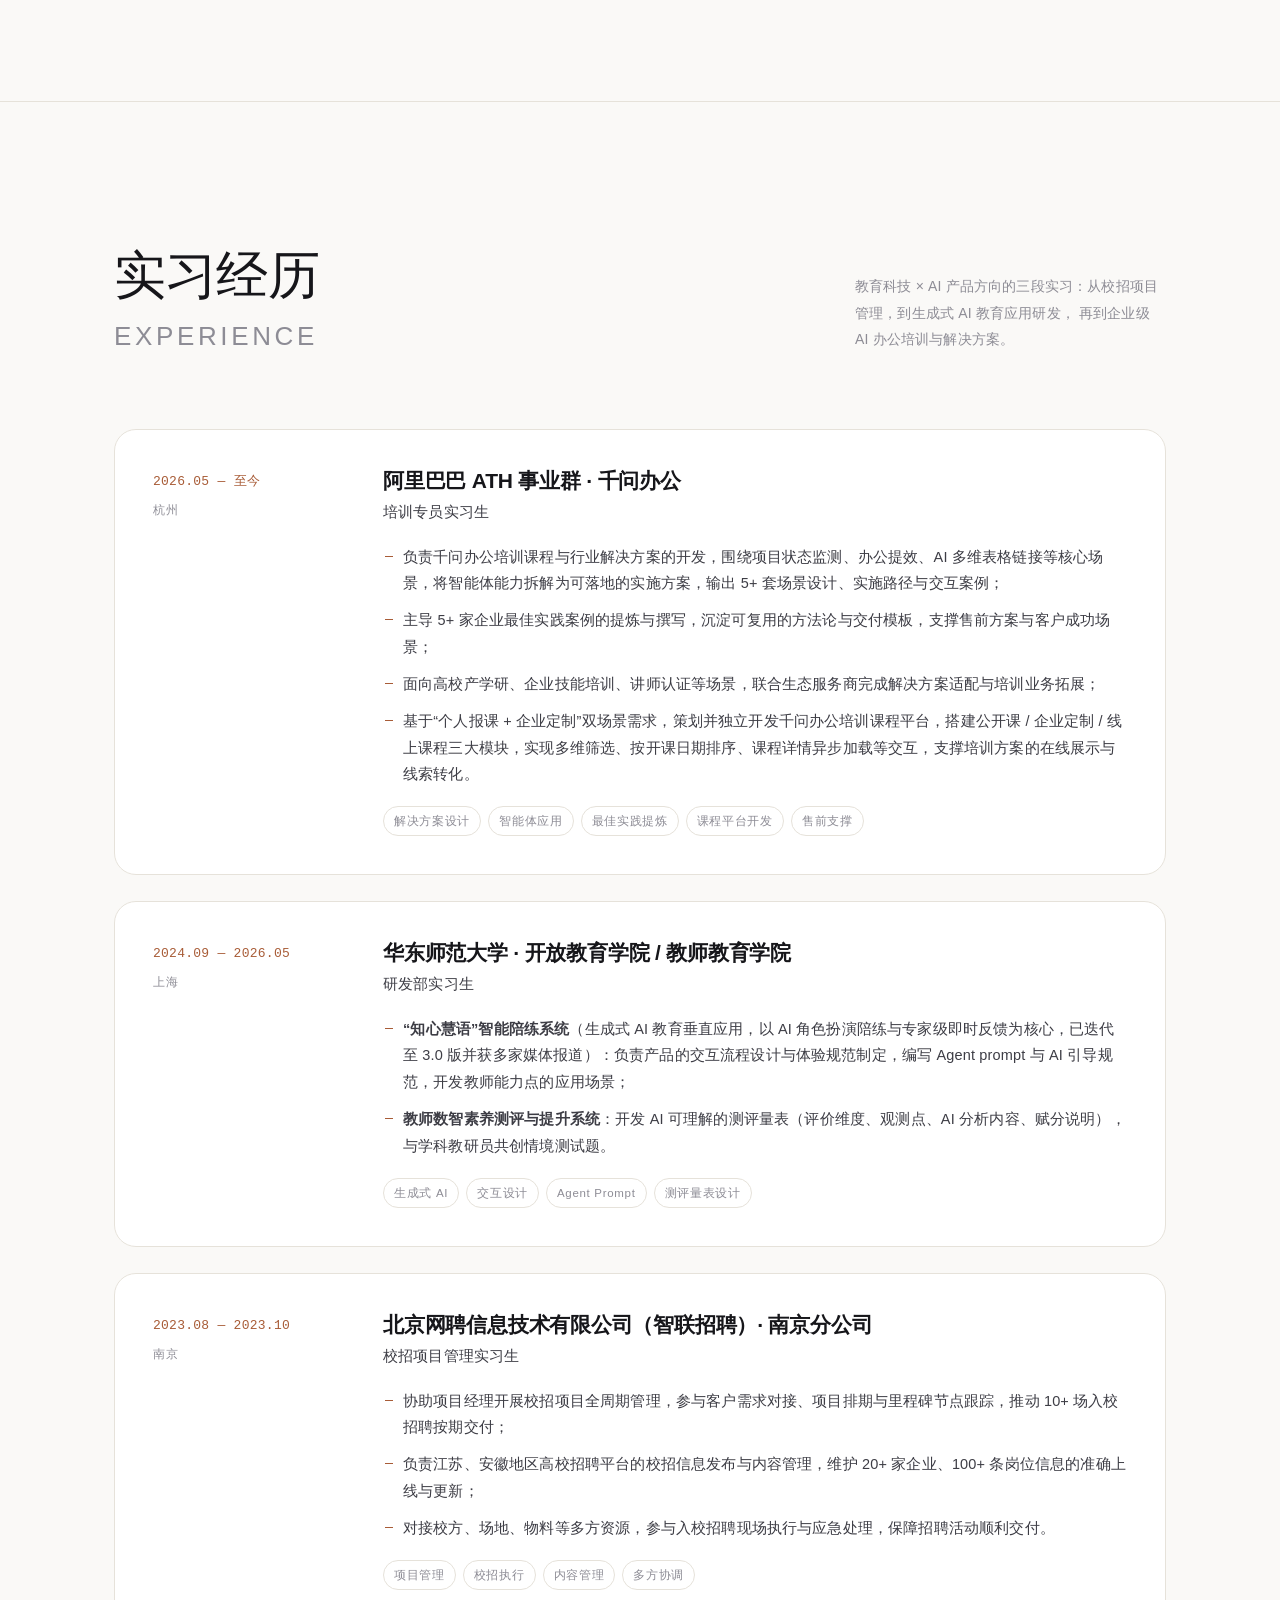
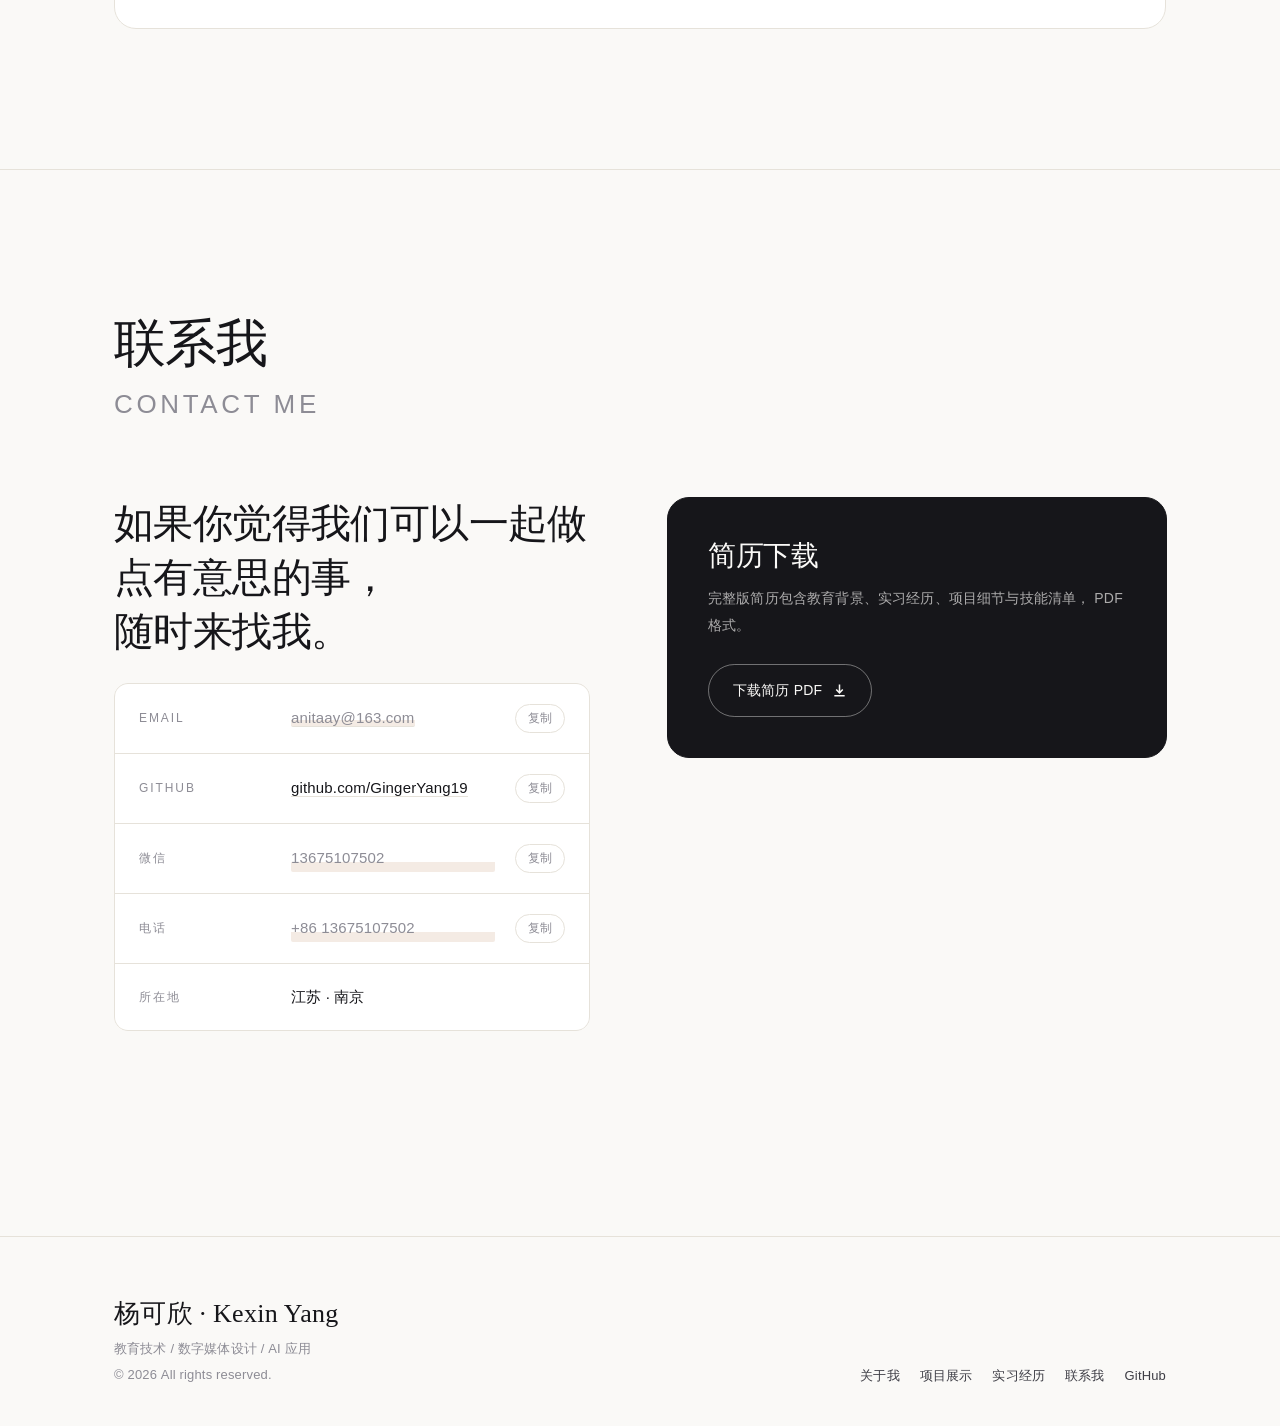
==== commit 3ba41e26: "Update index.html" ====
--- a/index.html
+++ b/index.html
@@ -129,7 +129,7 @@
                   <p class="edu__major">教育科学与技术学院 · 教育技术学（本科）</p>
                   <p class="edu__detail">
                     核心课程：数字视频设计与制作技术、三维动画设计、Web 前端开发、数据库原理、
-                    教学系统设计、教育数据挖掘。<span class="ph">（可补充绩点、奖学金、竞赛获奖。）</span>
+                    教学系统设计、教育数据挖掘。
                   </p>
                 </div>
               </div>
--- a/assets/css/style.css
+++ b/assets/css/style.css
@@ -405,14 +405,18 @@
 }
 
 /* 文字自下遮罩掀起 */
+/* padding-bottom 为 g / y / p 等下沉笔画留出空间（overflow:hidden 会裁掉超出行框的部分），
+   再用等量负 margin 抵消，保证排版位置不变 */
 .mask {
   display: block;
   overflow: hidden;
+  padding-bottom: 0.16em;
+  margin-bottom: -0.16em;
 }
 
 .mask > span {
   display: block;
-  transform: translateY(105%);
+  transform: translateY(calc(105% + 0.16em));
   transition: transform 1.05s var(--ease-out);
   transition-delay: var(--d, 0s);
 }
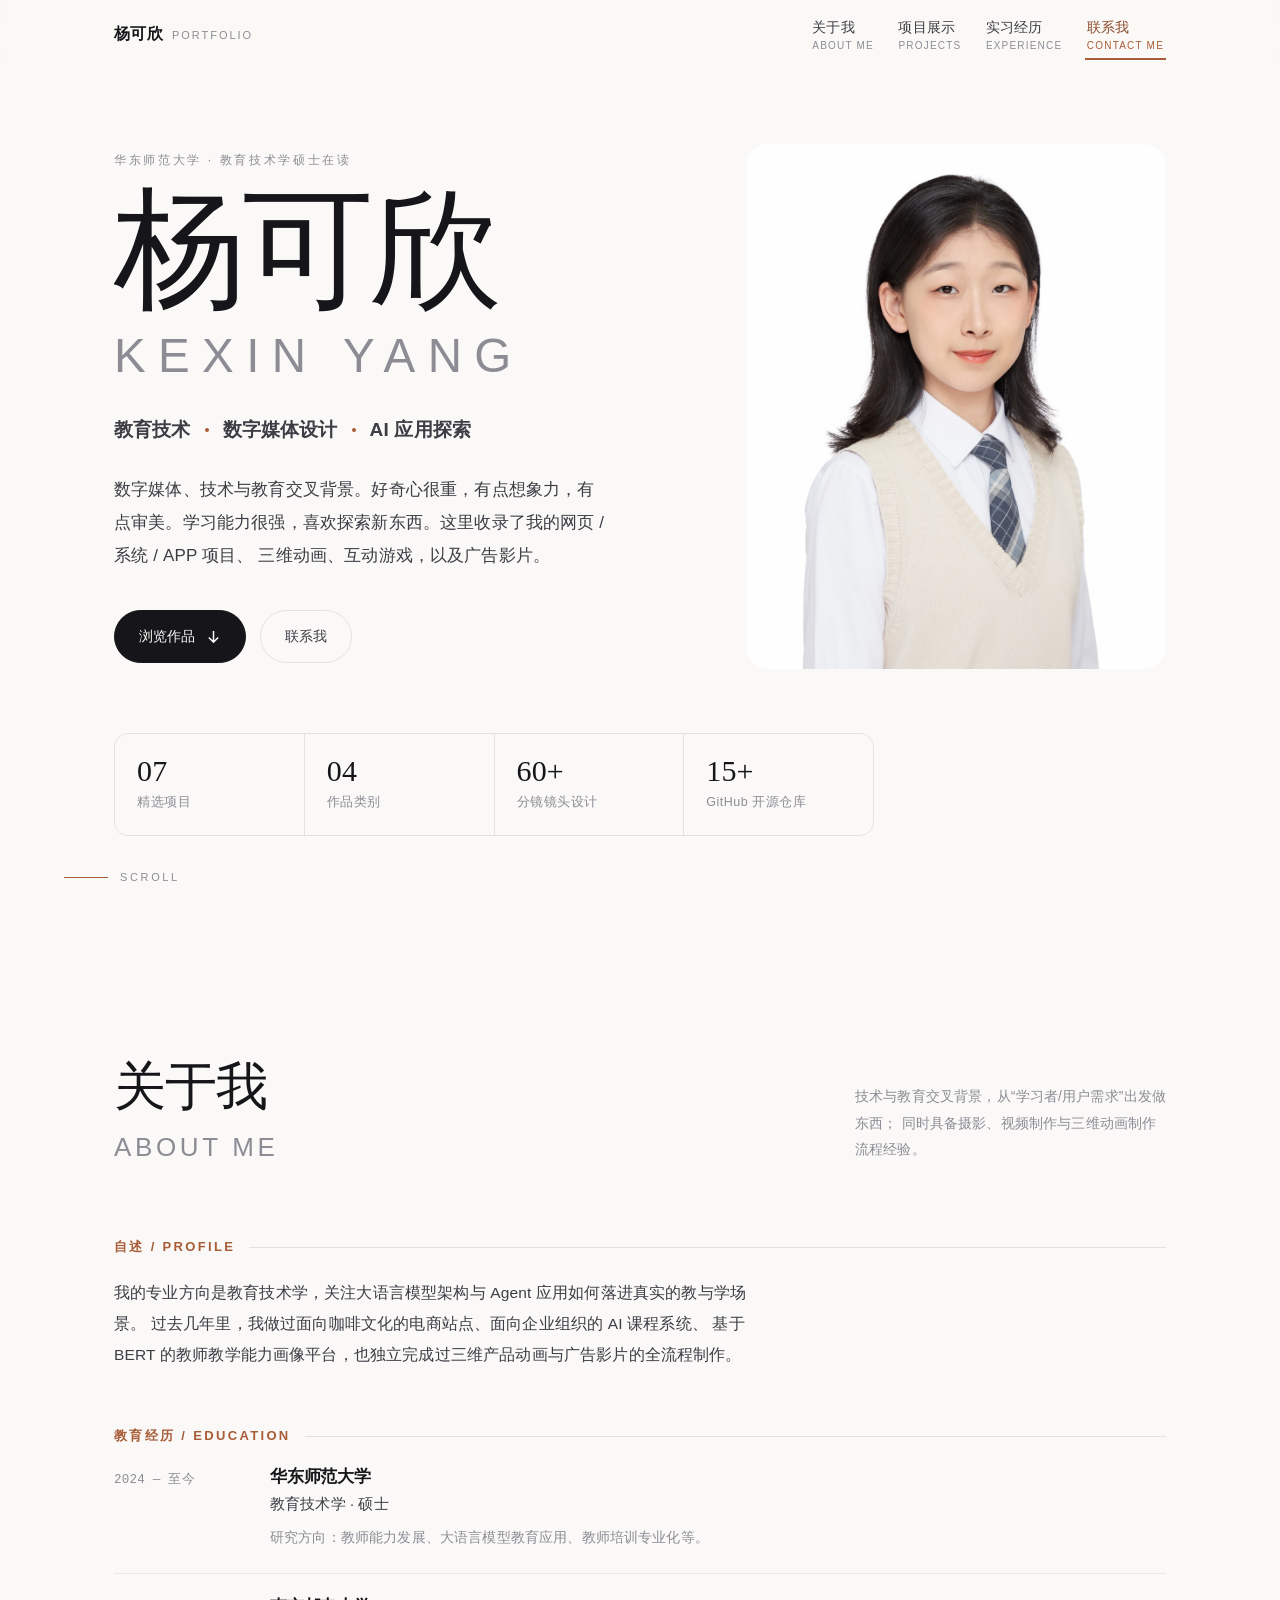
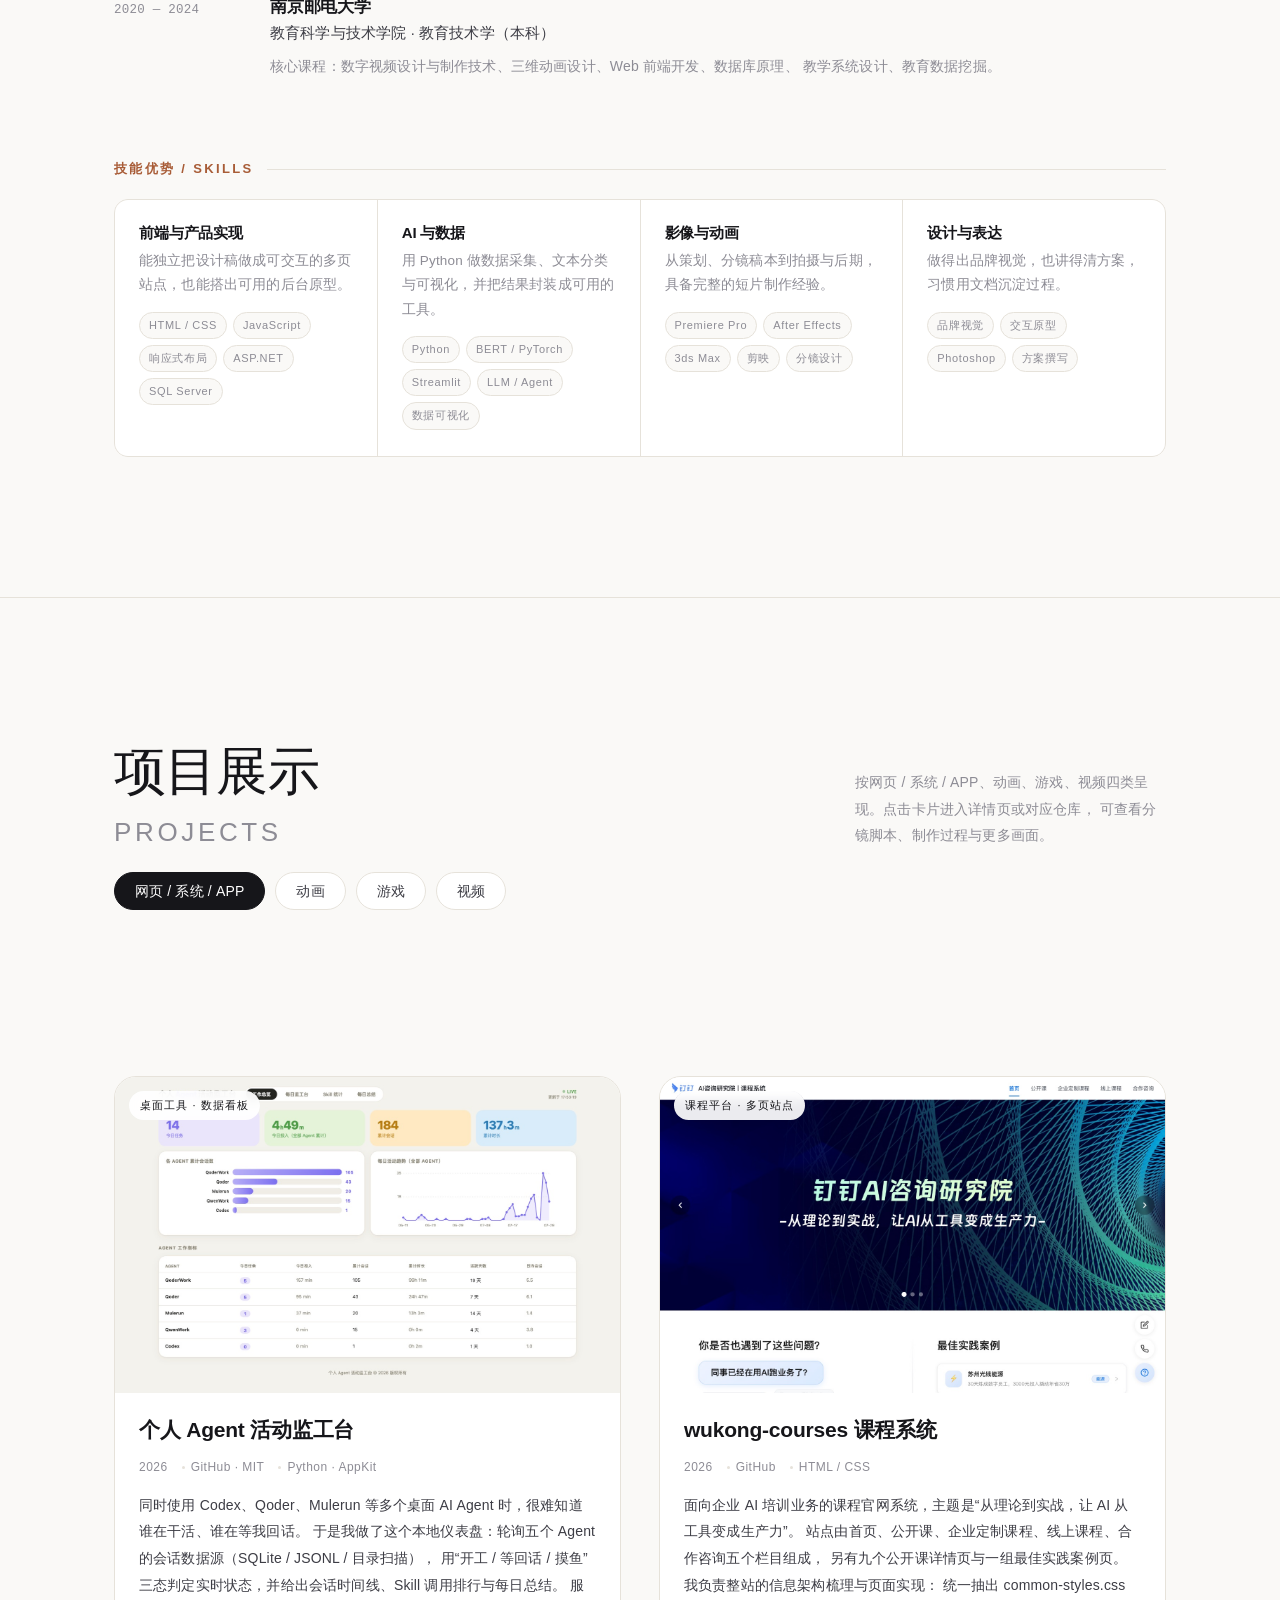
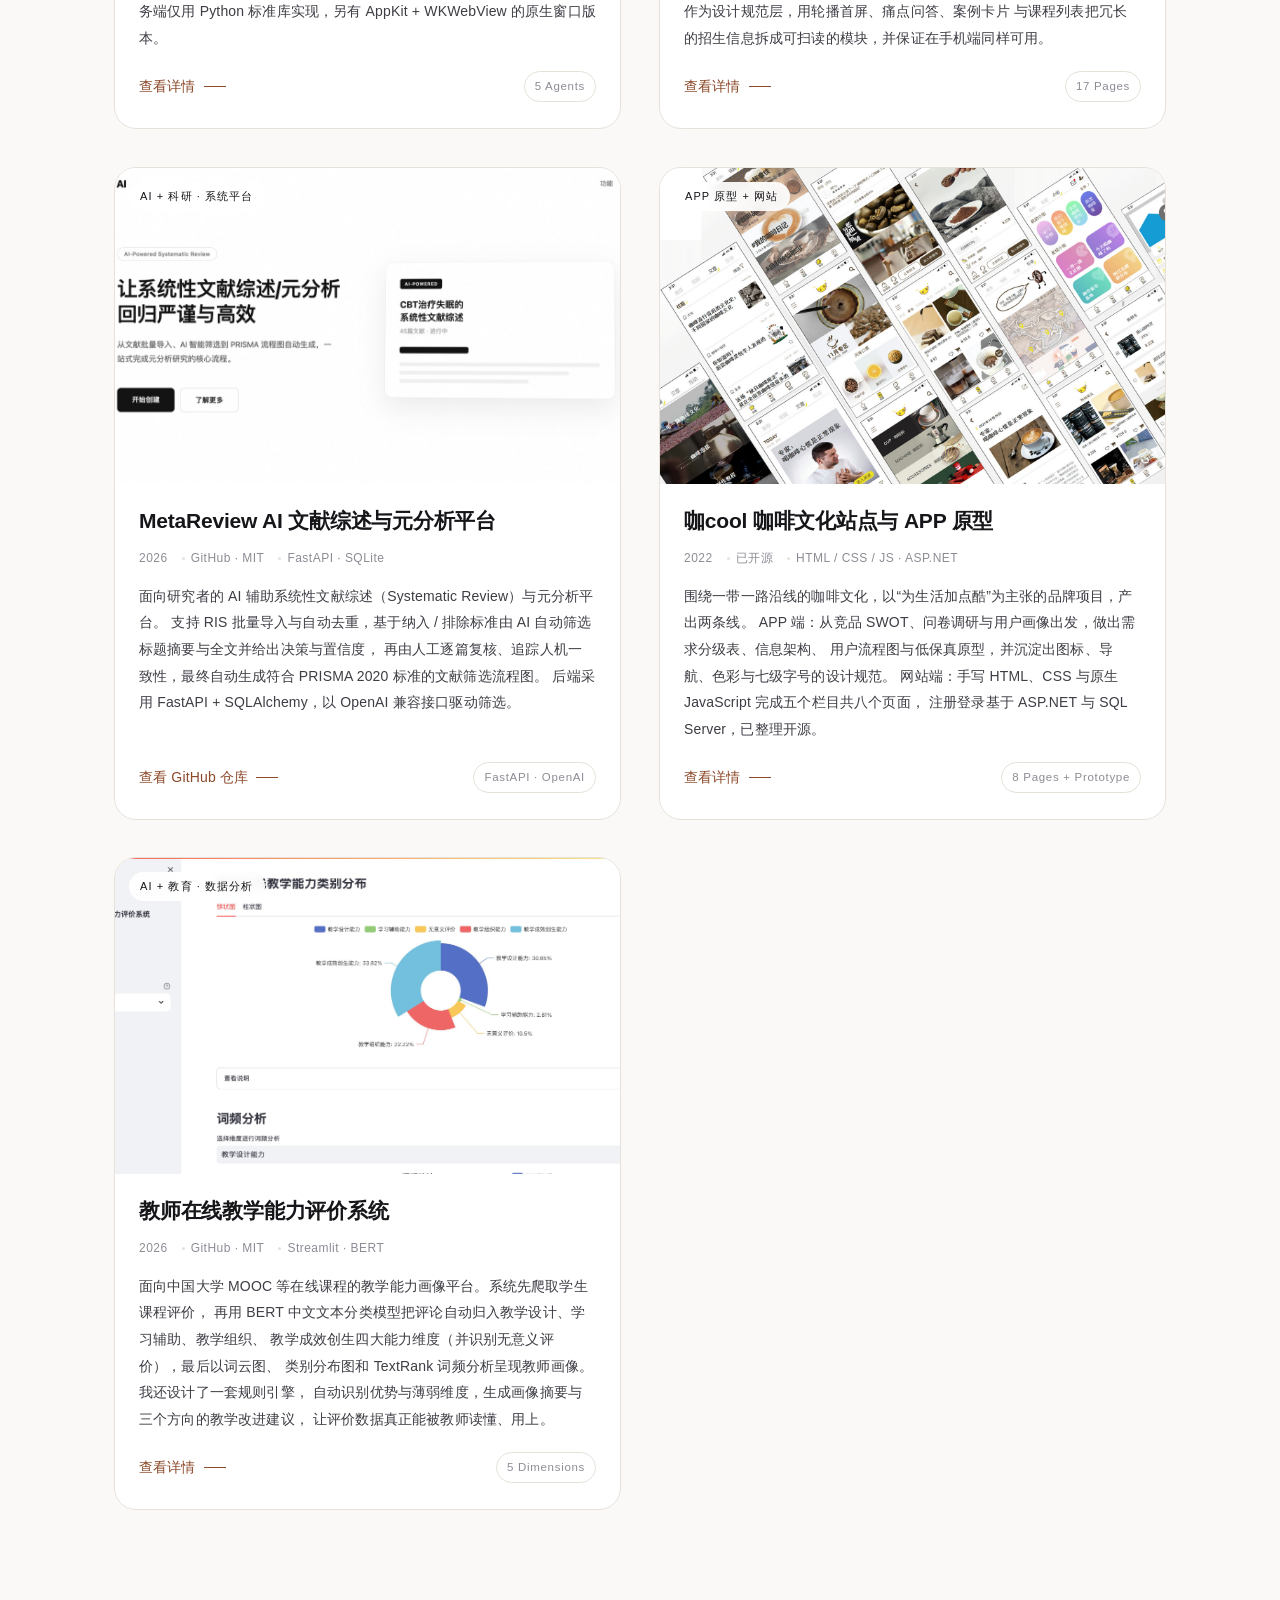
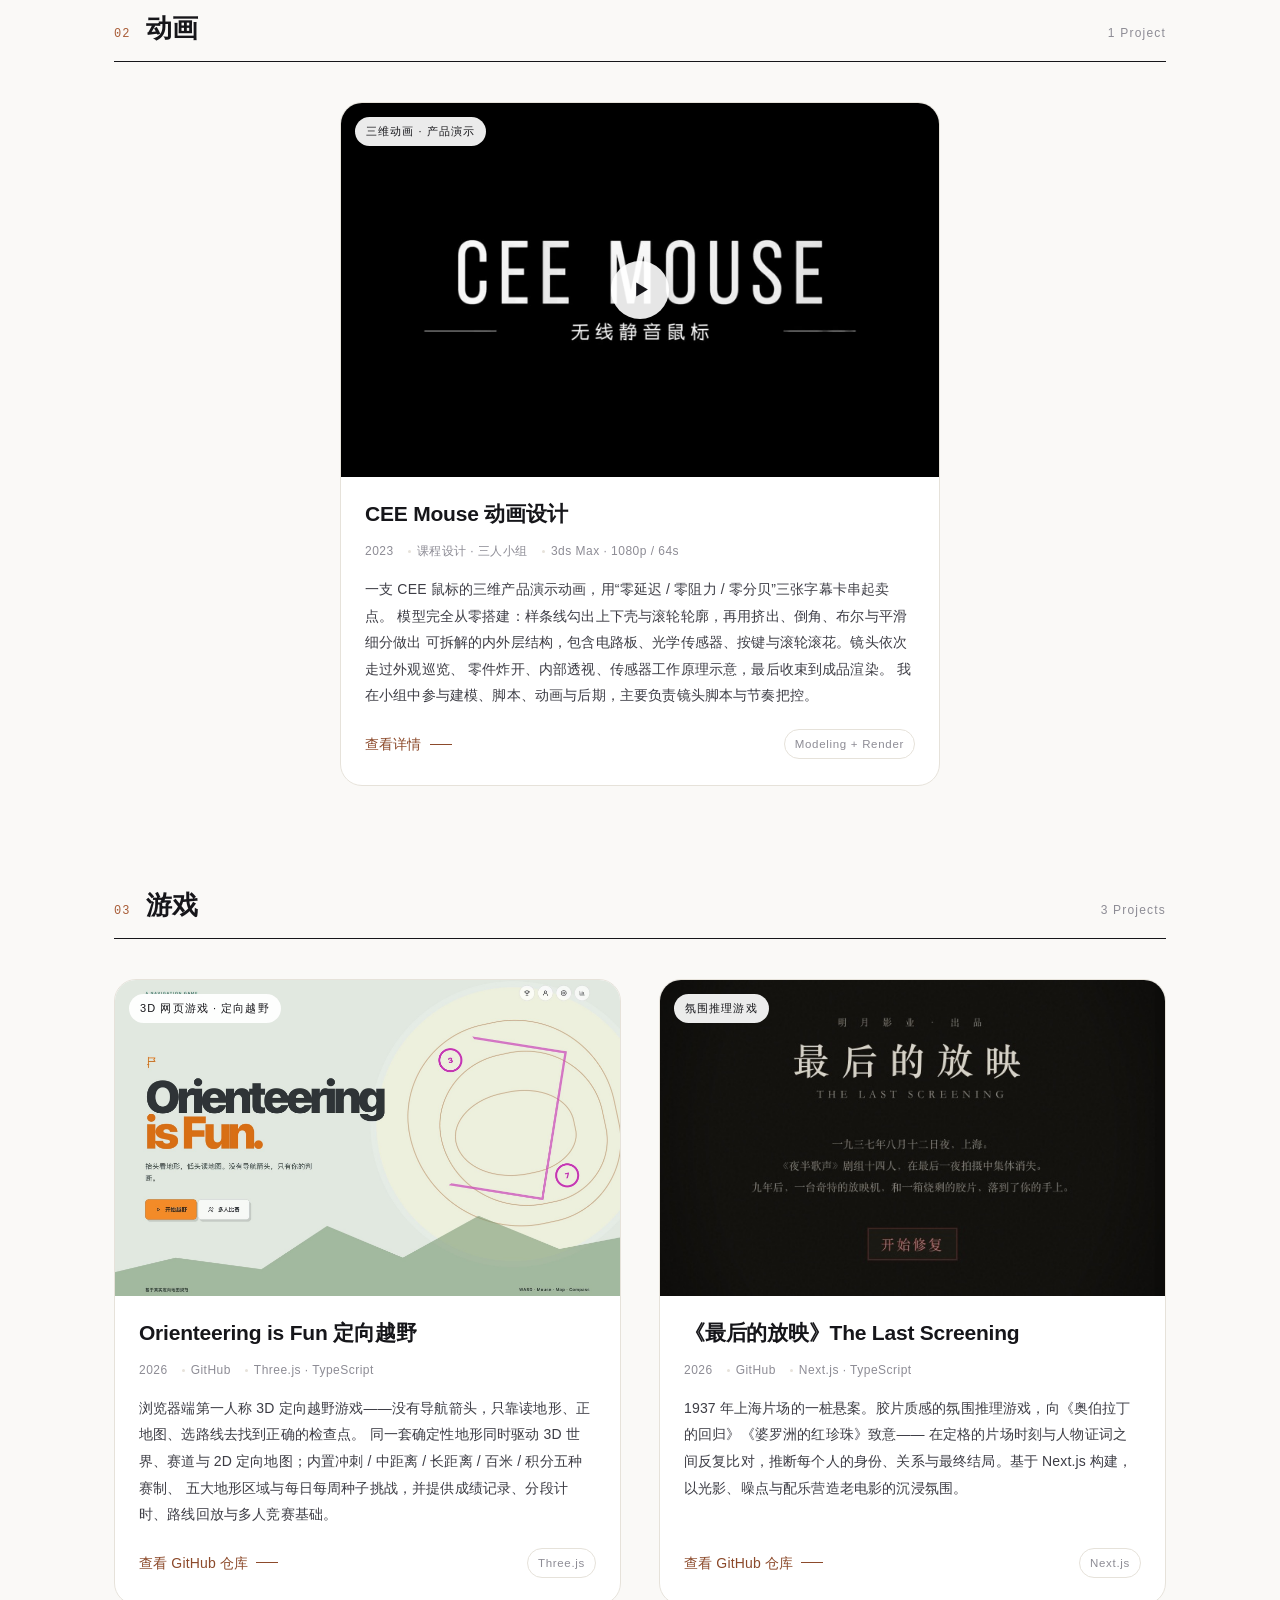
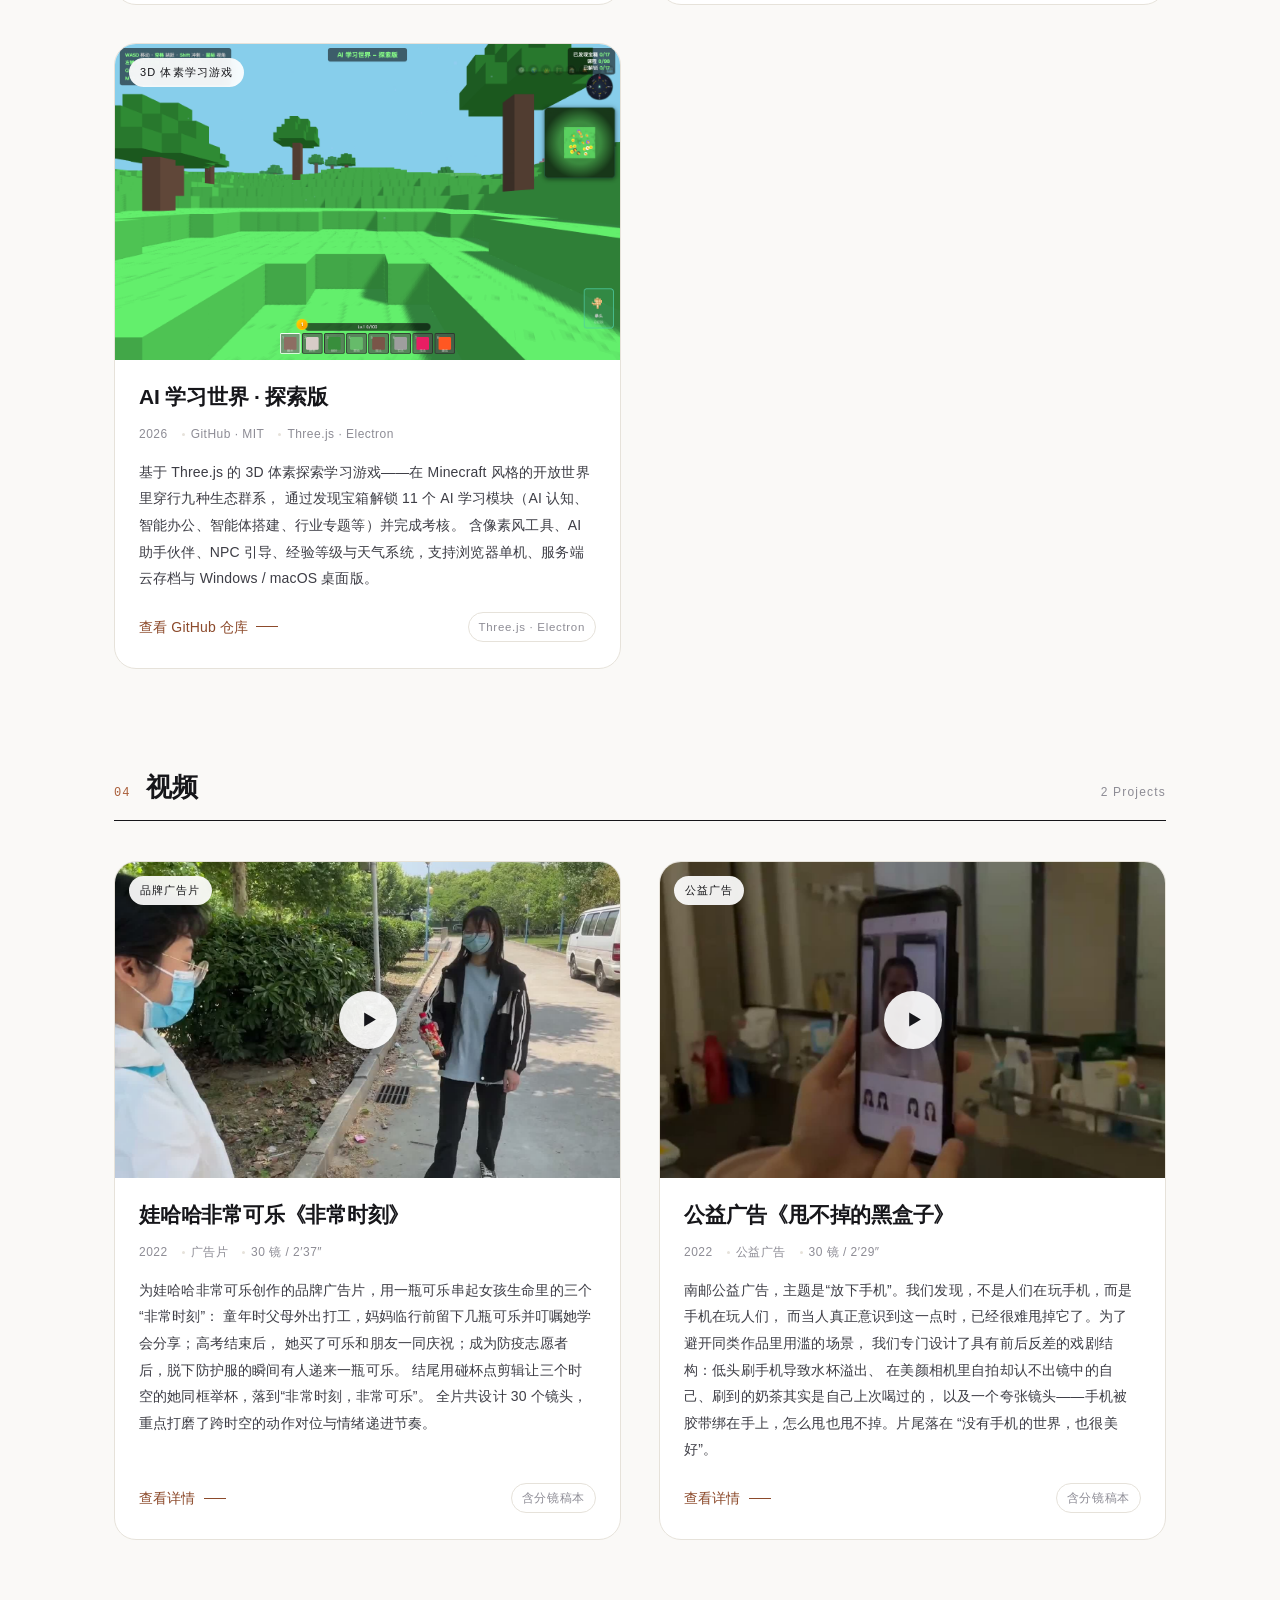
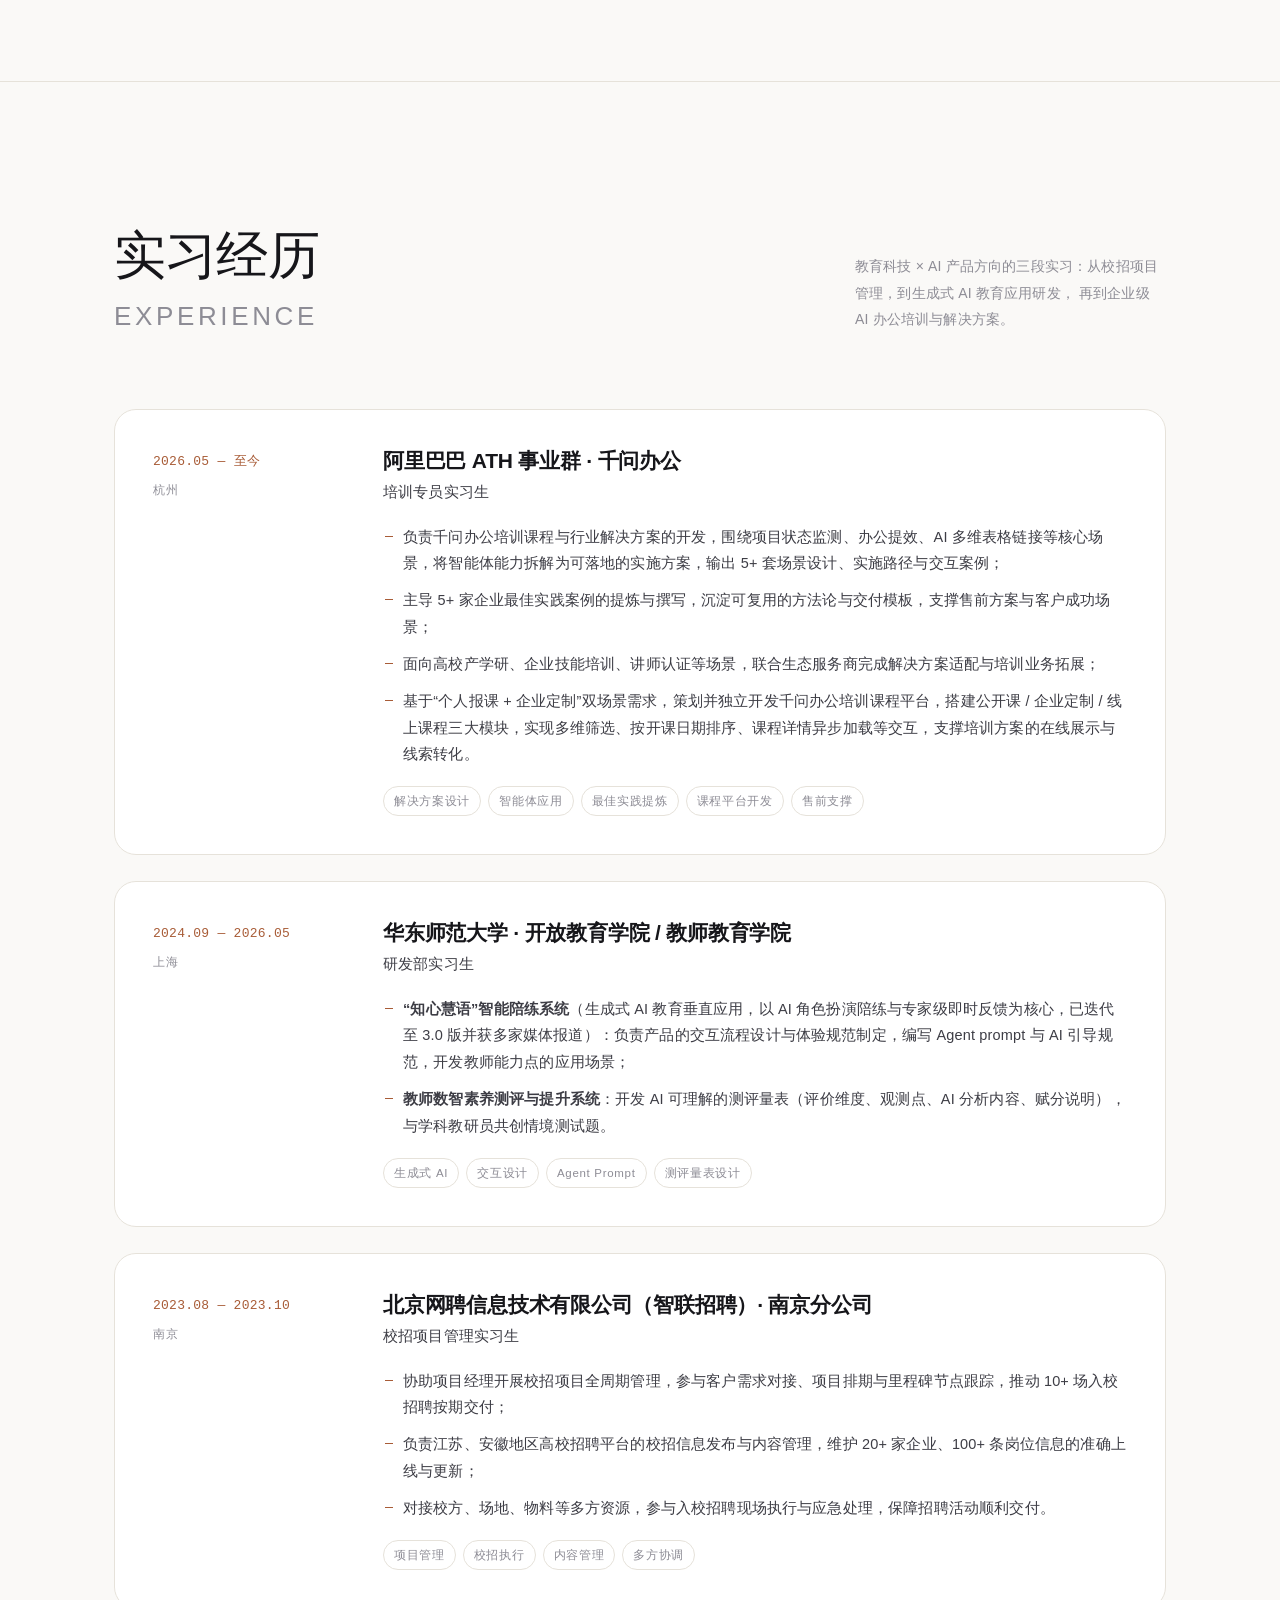
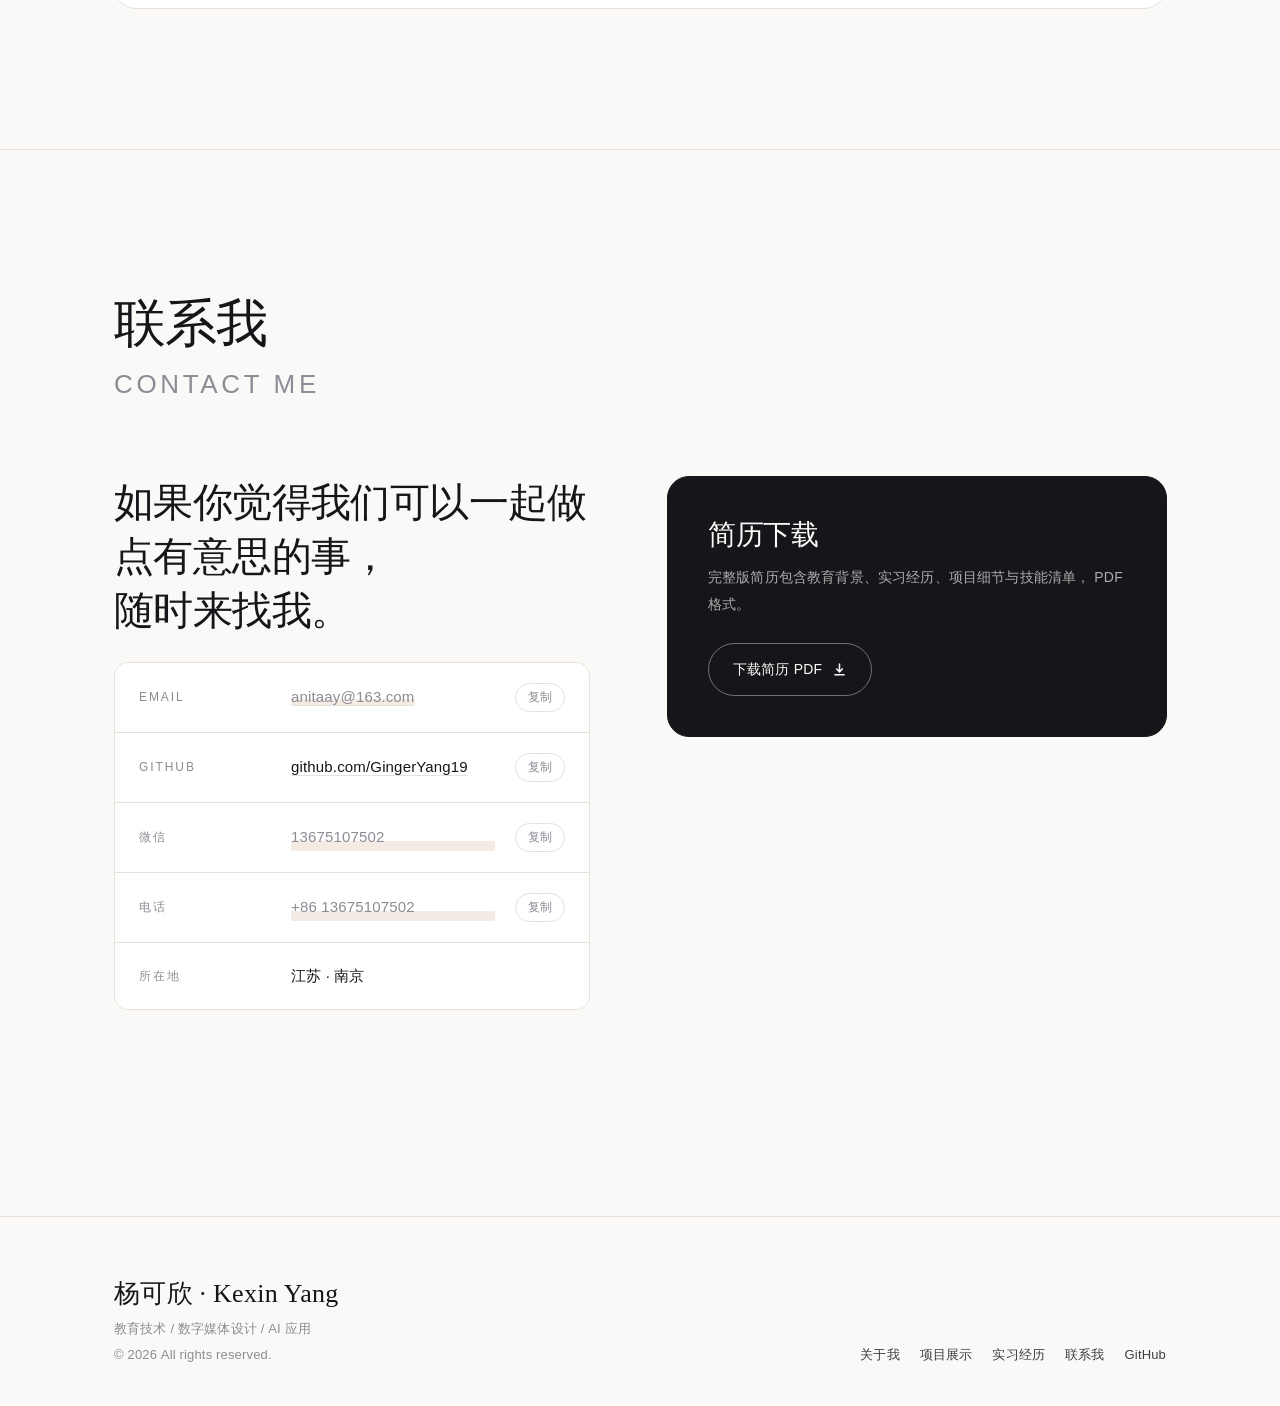
==== commit 38d5f37e: "Update index.html" ====
--- a/index.html
+++ b/index.html
@@ -46,8 +46,7 @@
           </div>
 
           <p class="hero__desc reveal" style="--d:.34s">
-            我在教育与技术的交界处工作：一边写代码，把模型和 Agent 变成能真正被使用的产品；
-            一边用镜头和三维软件讲故事，让抽象的理念被看见。这里收录了我的网页与 APP 项目、
+            数字媒体、技术与教育交叉背景。好奇心很重，有点想象力，有点审美。学习能力很强，喜欢探索新东西。这里收录了我的网页 / 系统 / APP 项目、
             三维动画、互动游戏，以及广告影片。
           </p>
 
@@ -88,8 +87,8 @@
       <div class="section__head">
         <h2 class="section__title mask"><span>关于我<em>About me</em></span></h2>
         <p class="section__note reveal" style="--d:.1s">
-          教育科技背景，习惯从“学习者会怎么用”出发做设计；
-          同时具备完整的视频与三维制作流程经验。
+          技术与教育交叉背景，从“学习者/用户需求”出发做东西；
+          同时具备摄影、视频制作与三维动画制作流程经验。
         </p>
       </div>
 
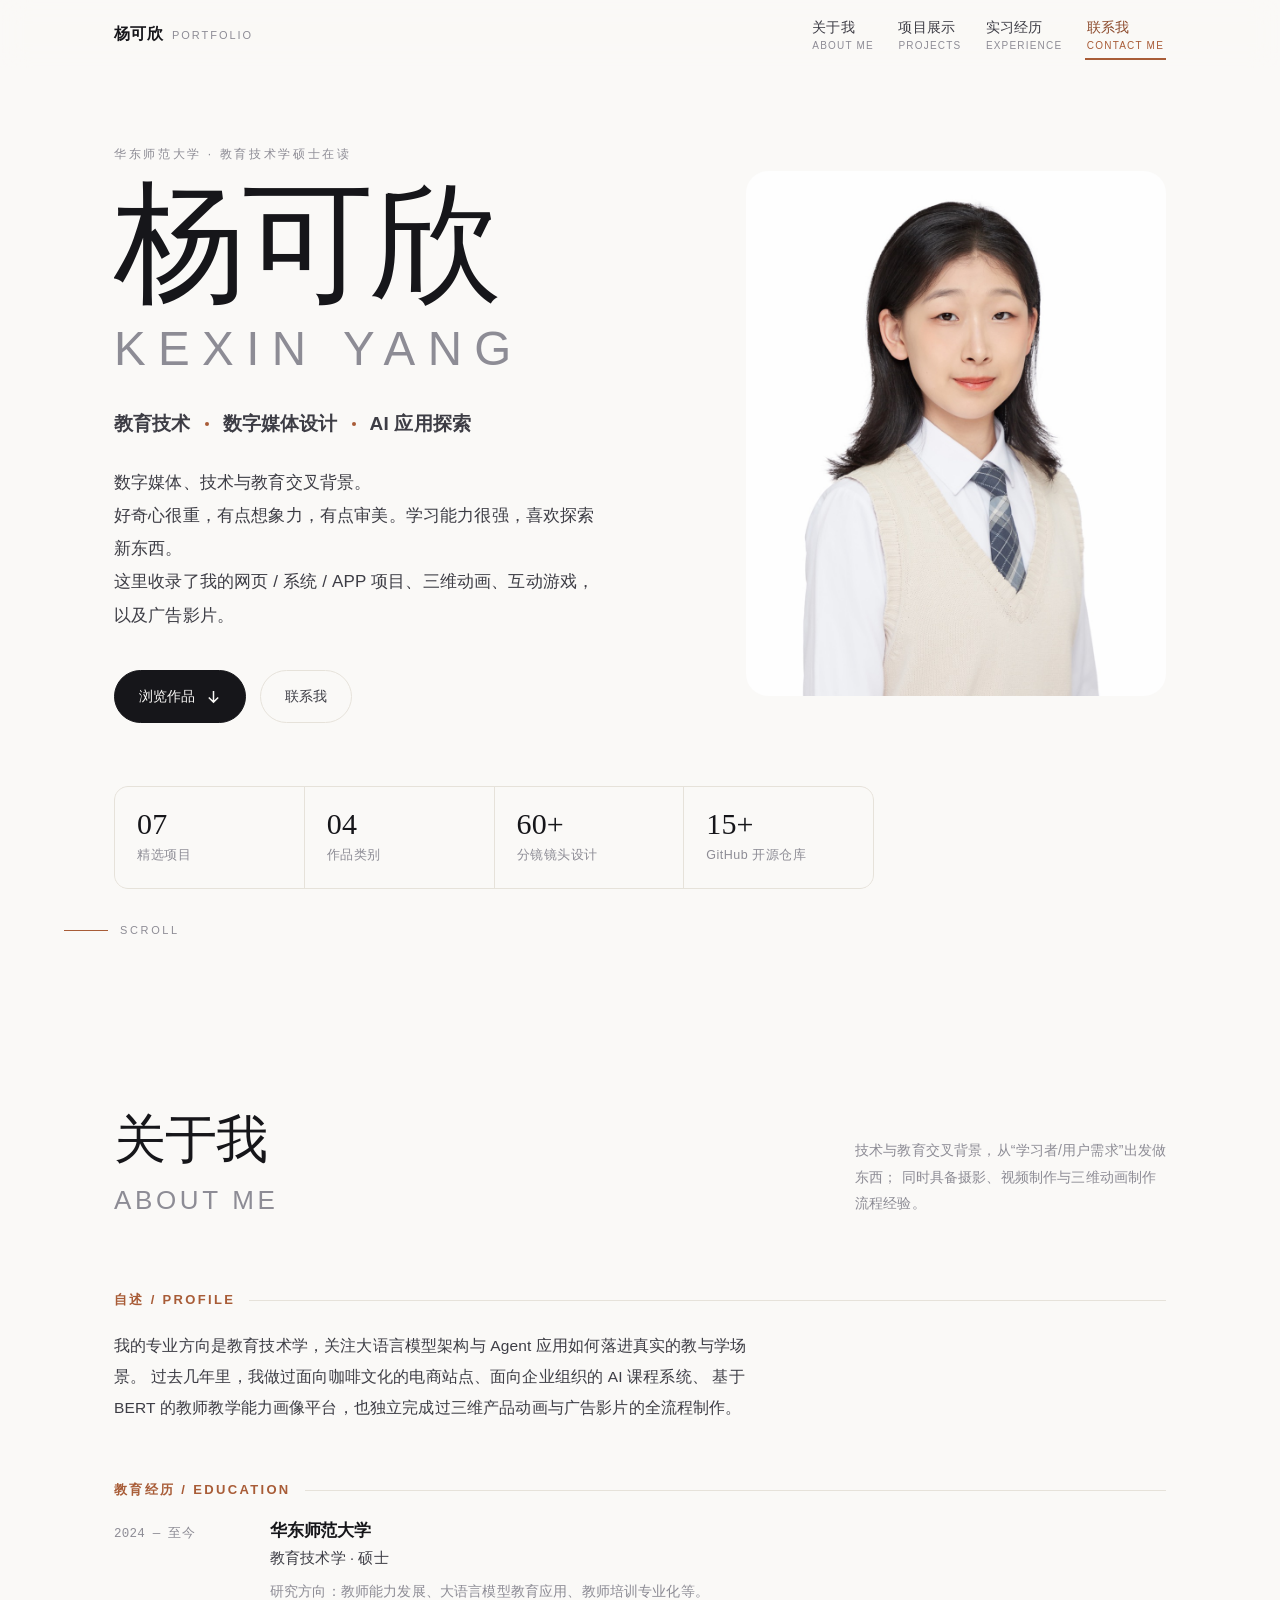
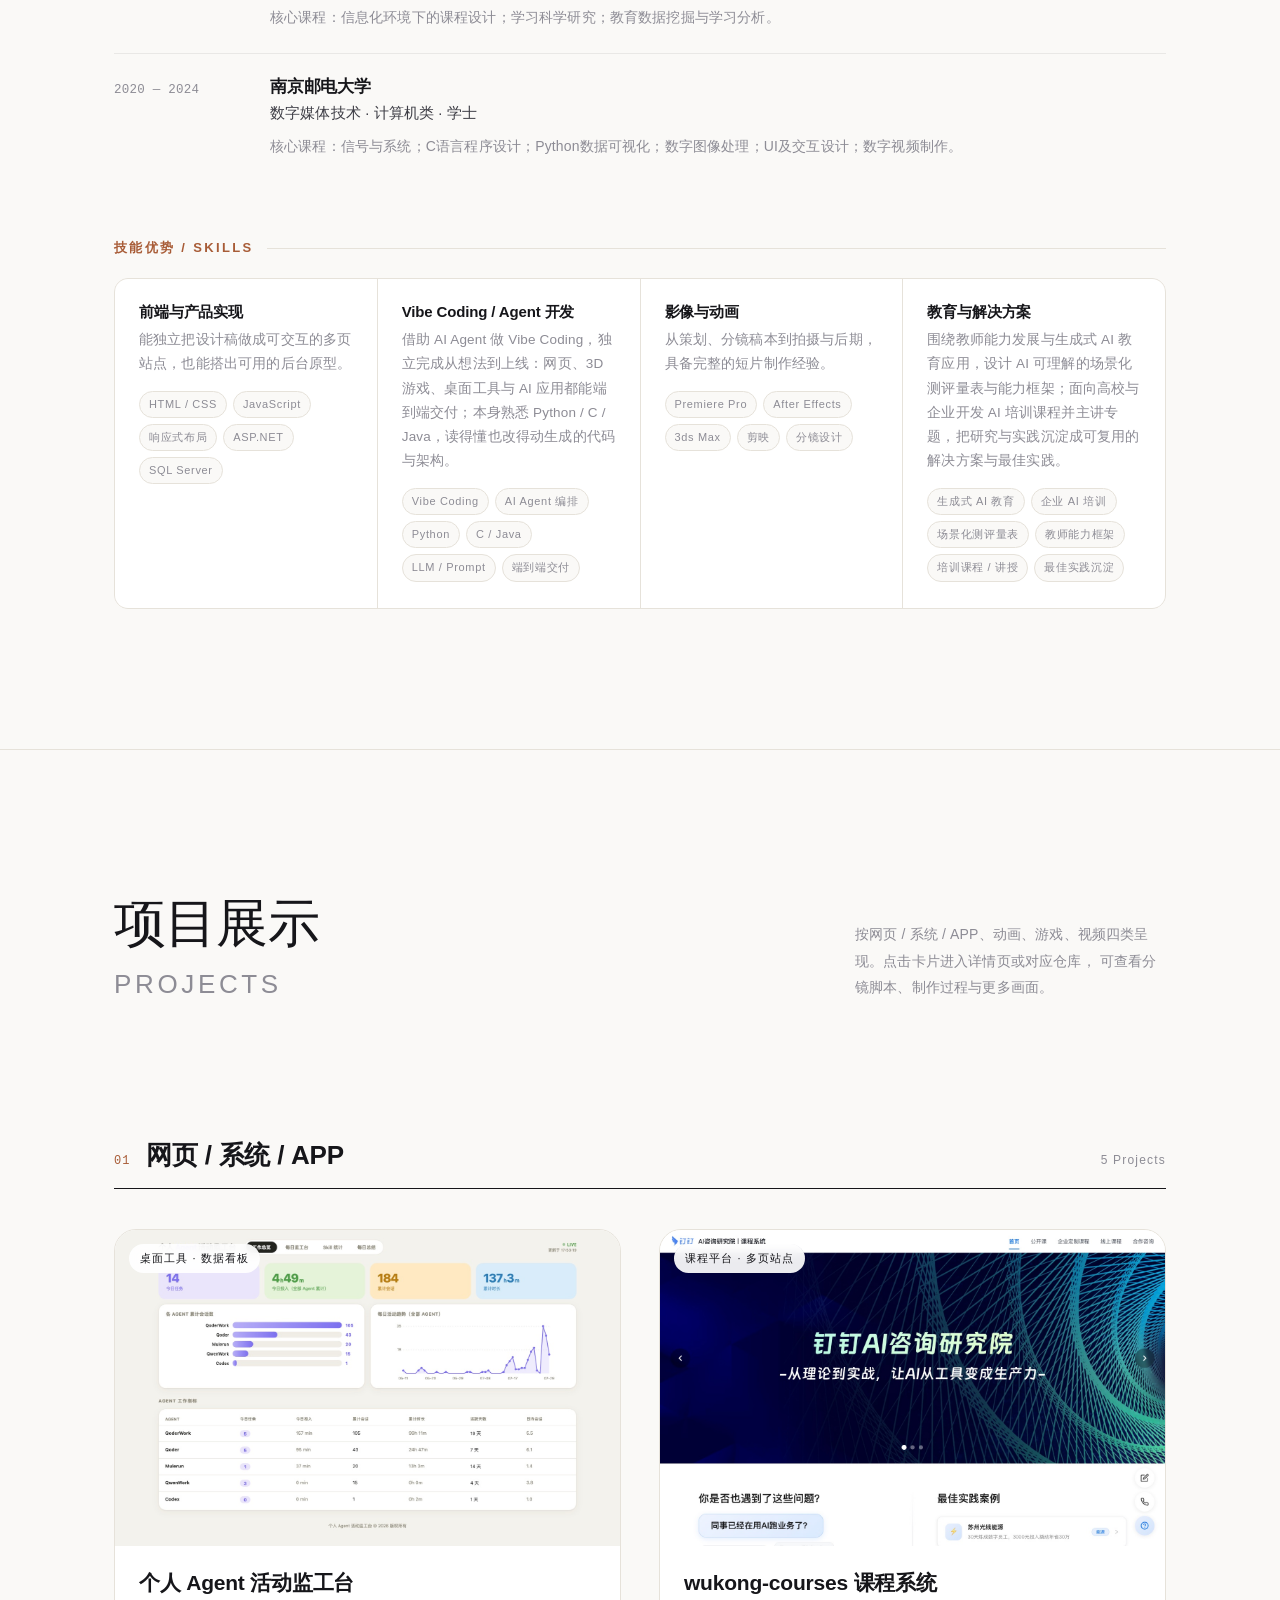
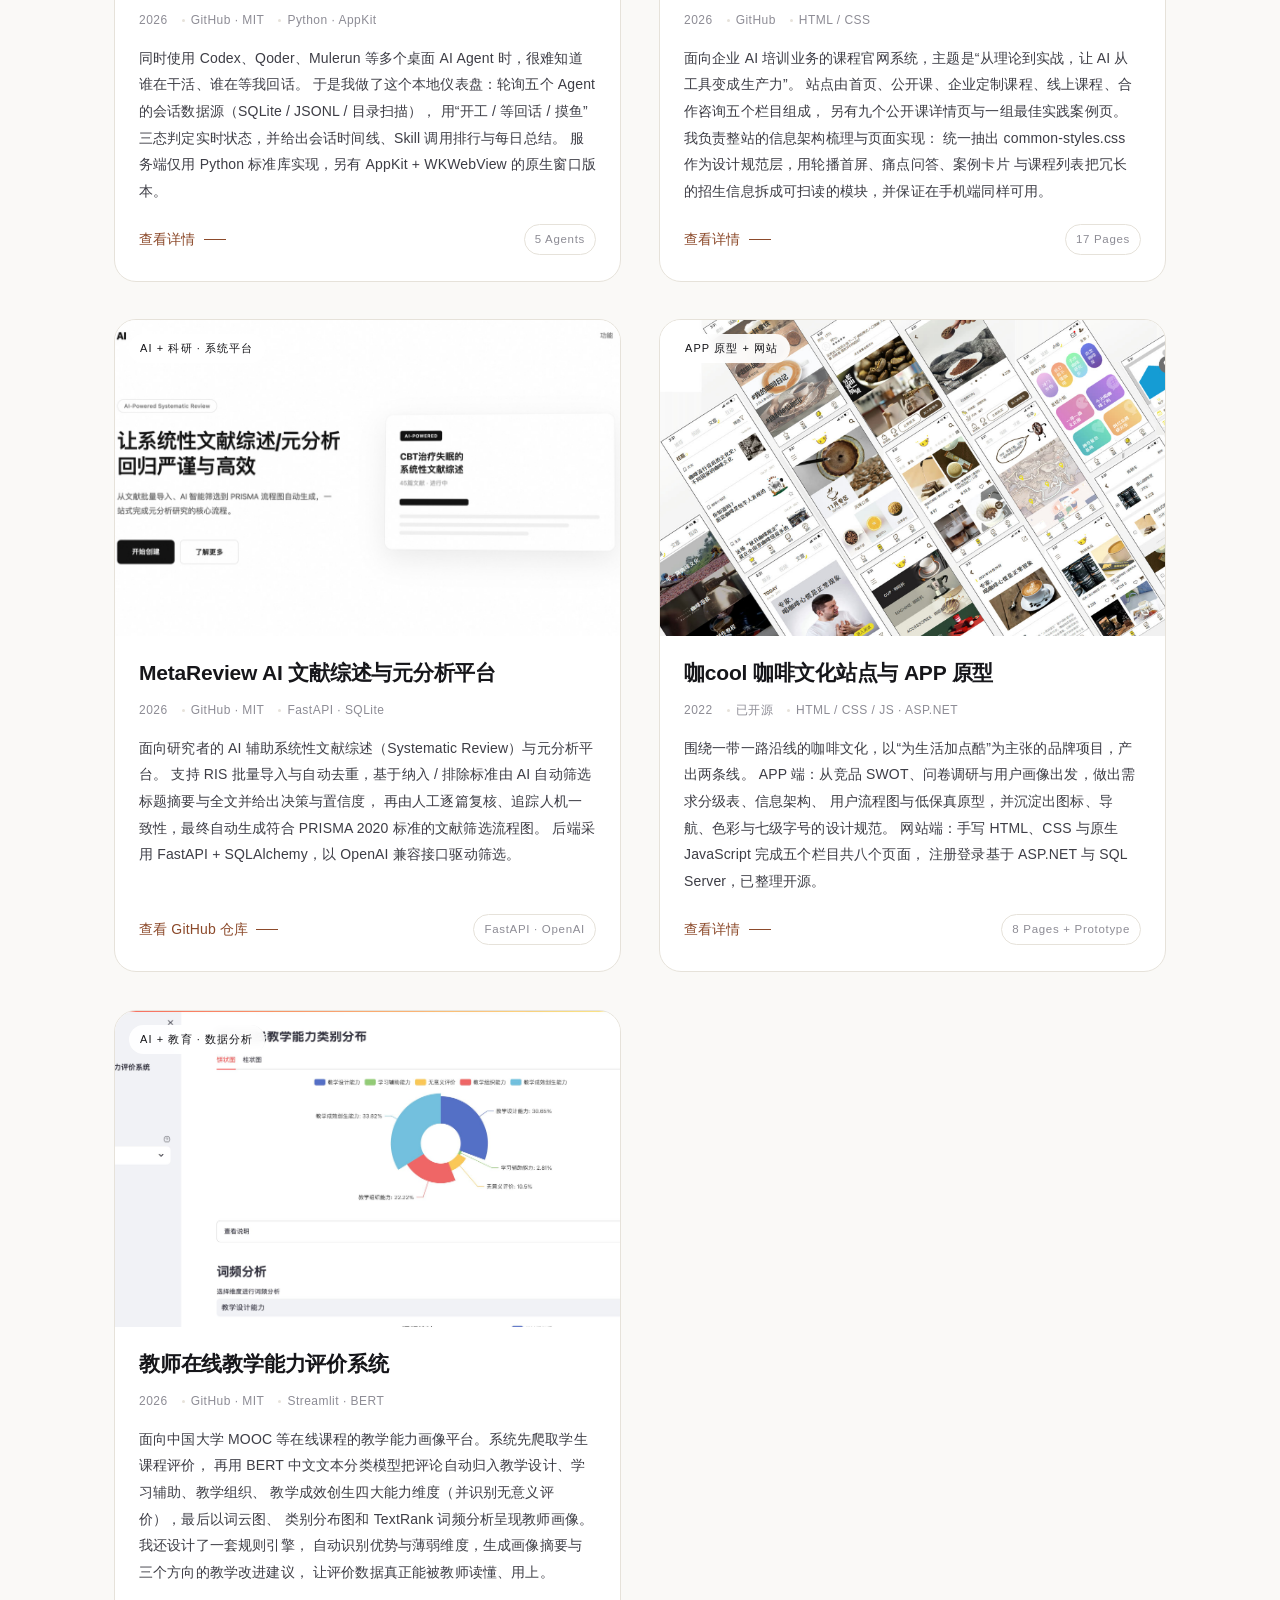
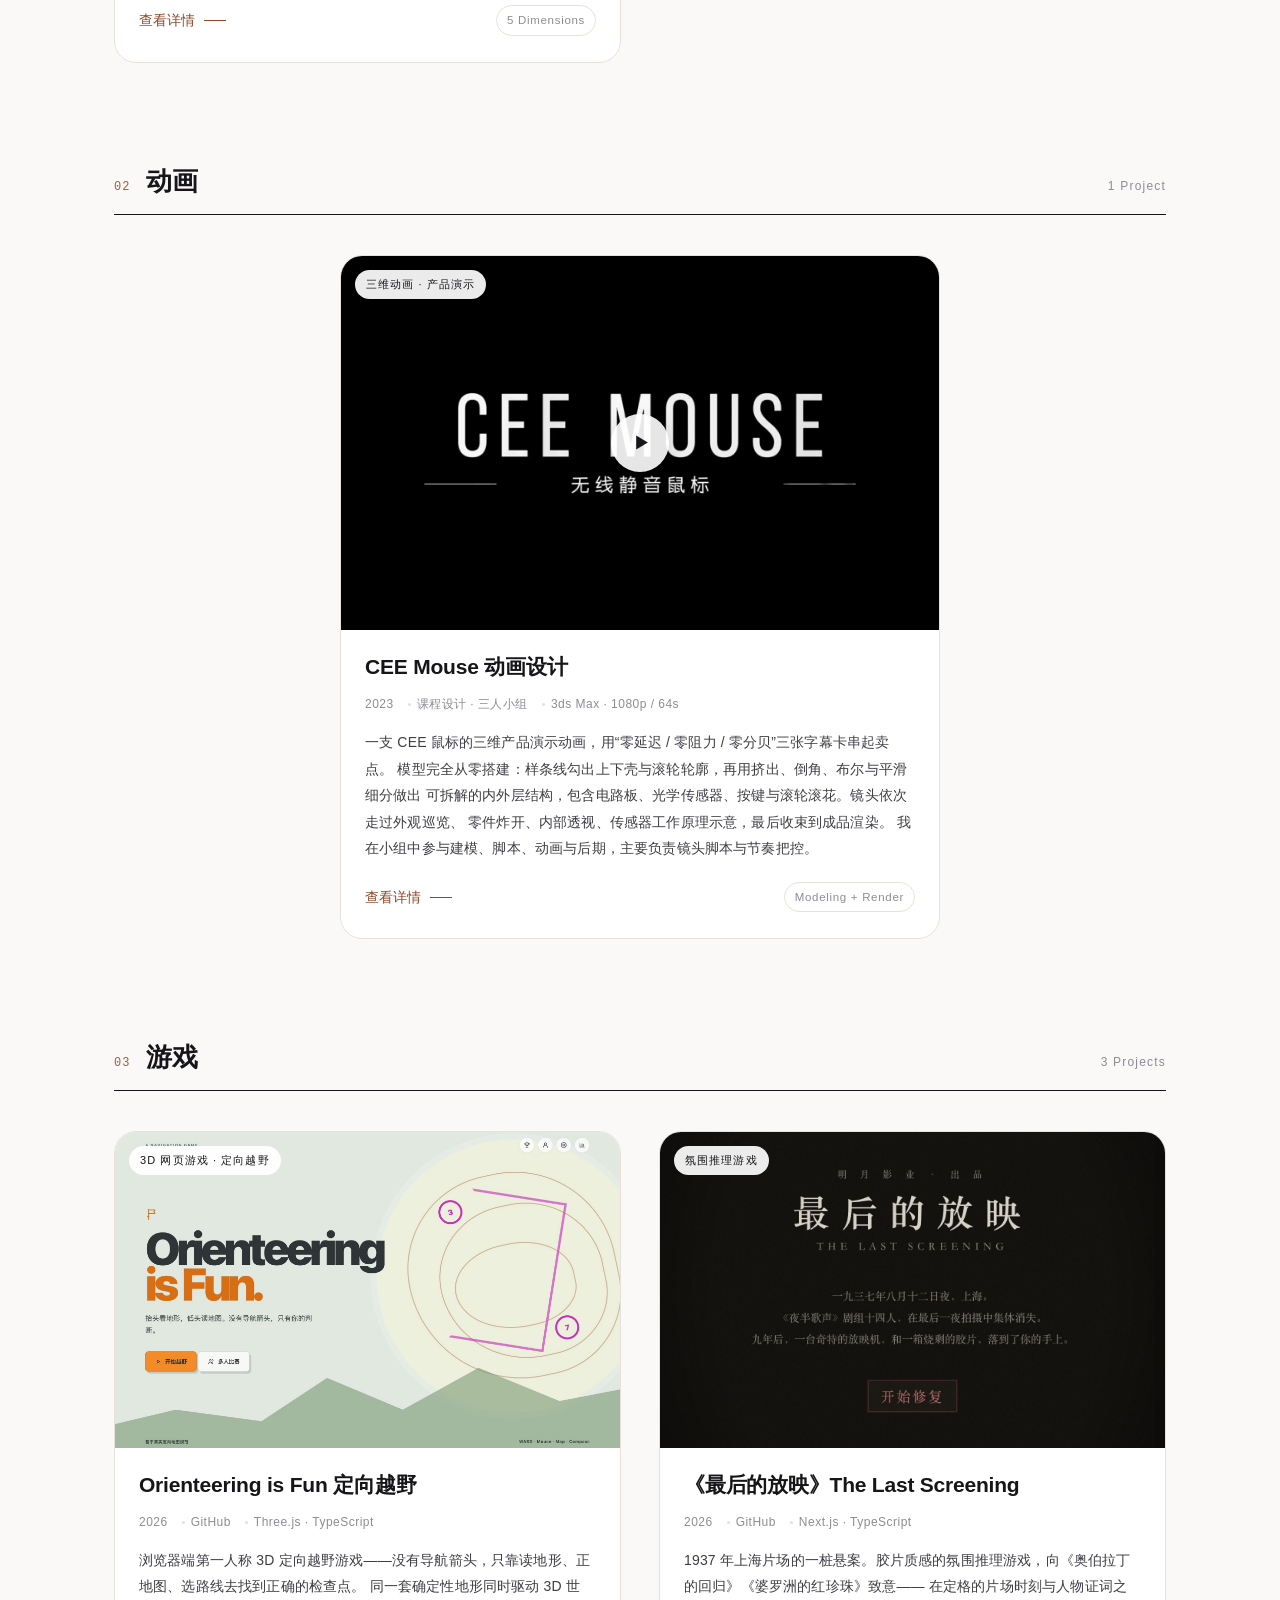
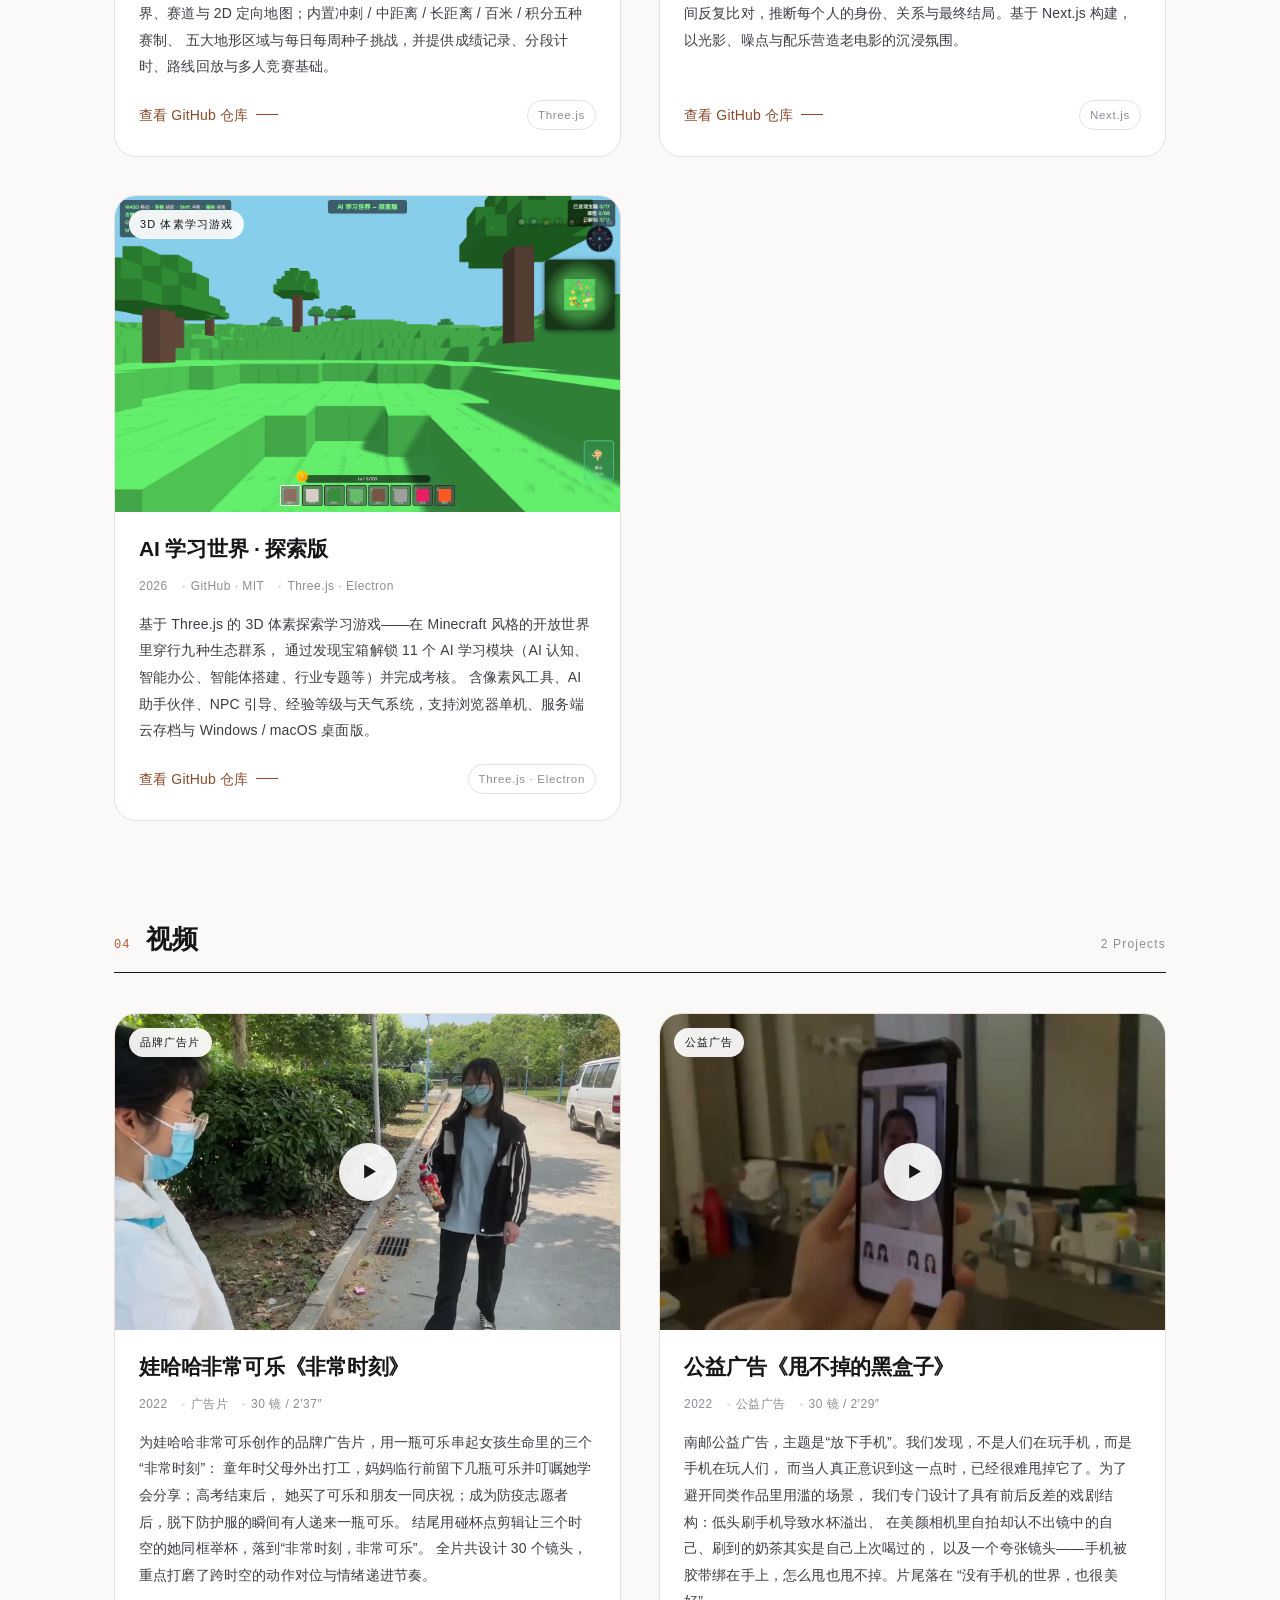
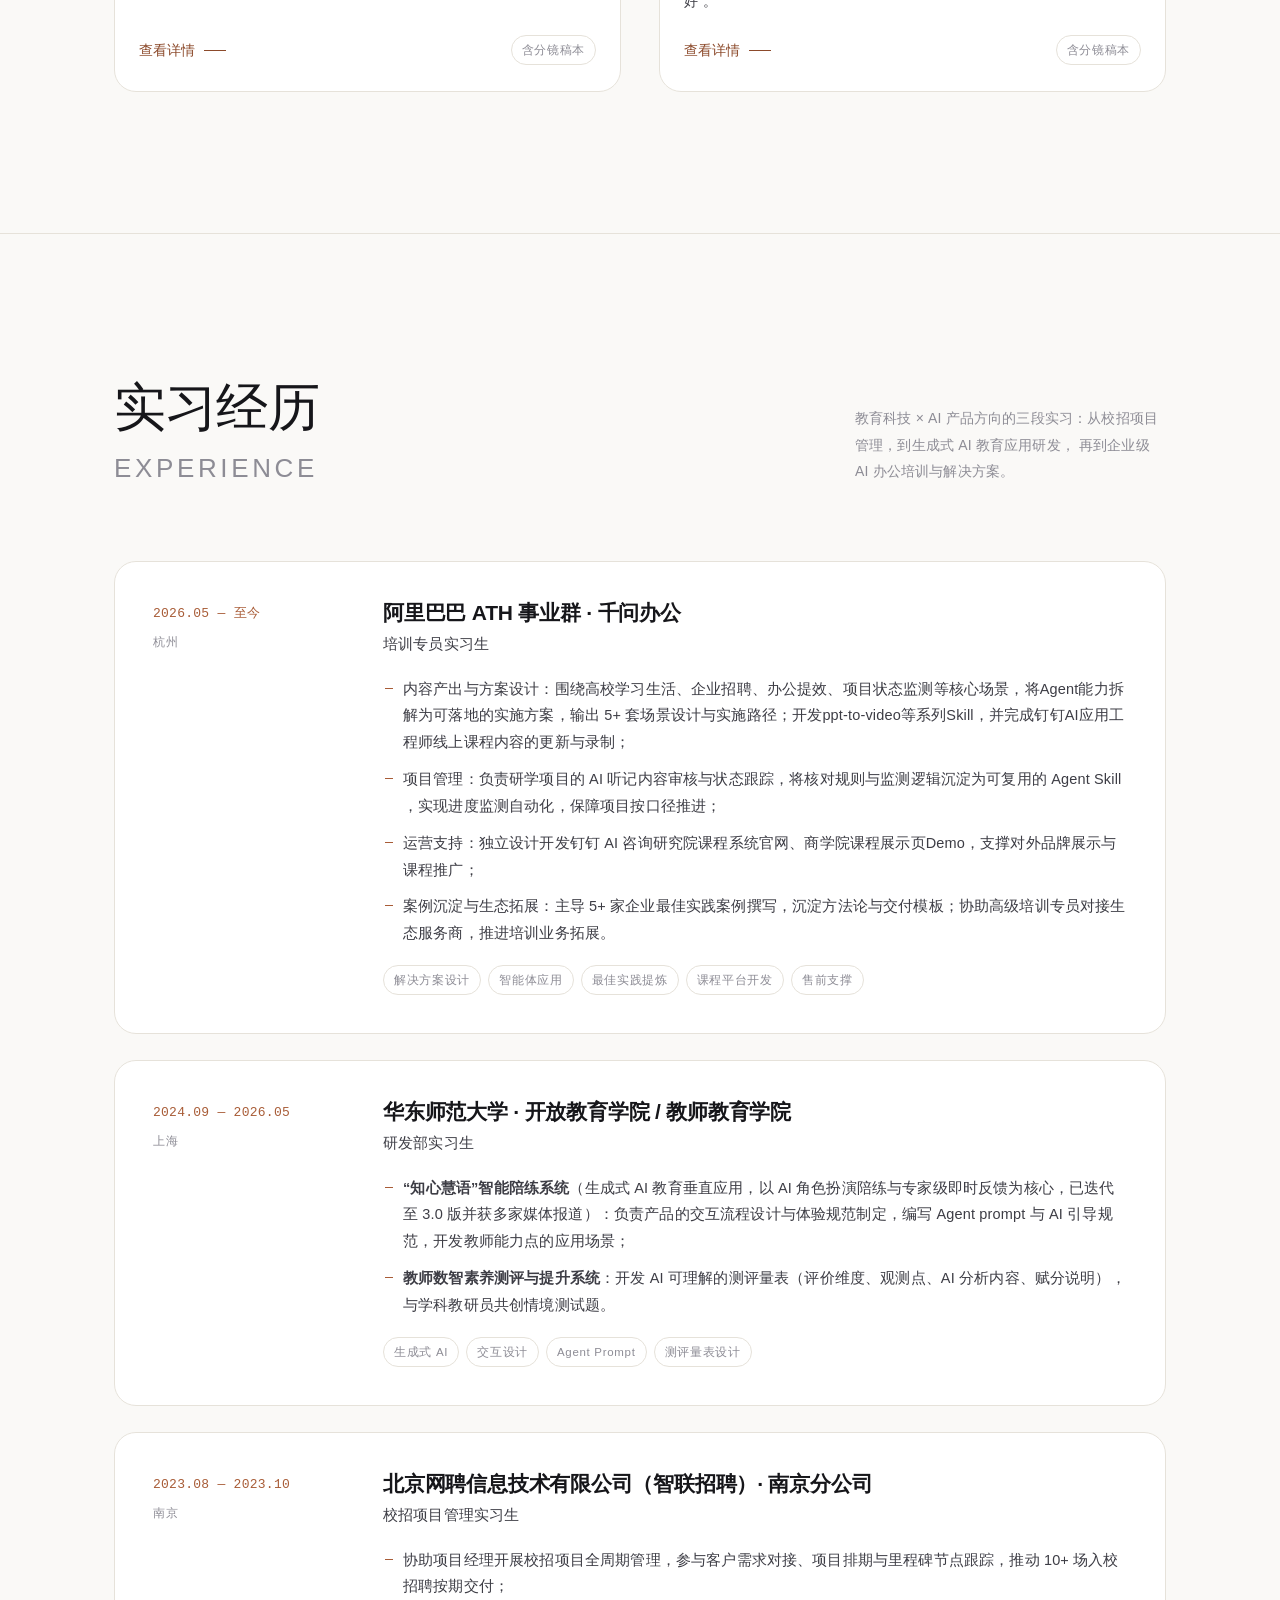
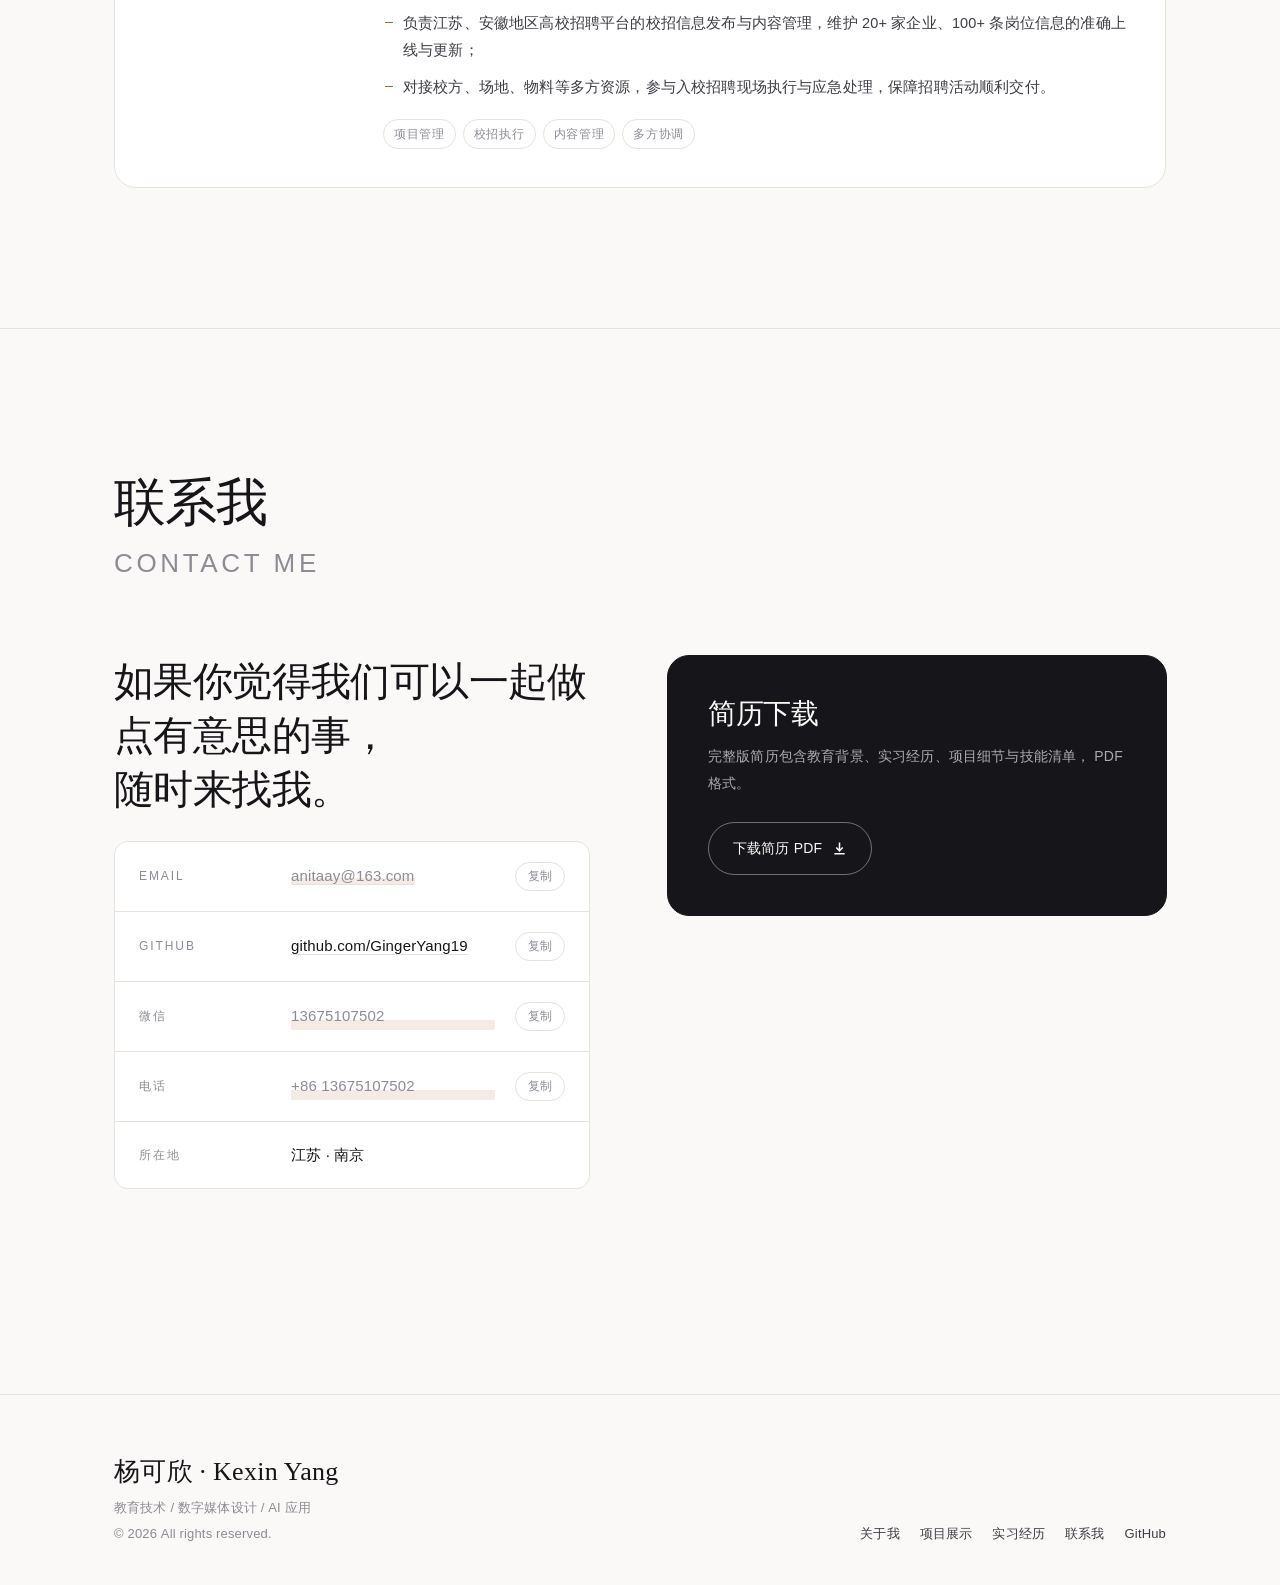
==== commit ddabedbf: "首页文案与内容优化 - 技能卡改版：AI与数据→Vibe Coding/Agent 开发（补 Python/C/Java 语言功底）；   设计与表达→教育与解决方案（对齐教育版简历：场景化测评量表/" ====
--- a/index.html
+++ b/index.html
@@ -46,8 +46,9 @@
           </div>
 
           <p class="hero__desc reveal" style="--d:.34s">
-            数字媒体、技术与教育交叉背景。好奇心很重，有点想象力，有点审美。学习能力很强，喜欢探索新东西。这里收录了我的网页 / 系统 / APP 项目、
-            三维动画、互动游戏，以及广告影片。
+            数字媒体、技术与教育交叉背景。<br/>
+            好奇心很重，有点想象力，有点审美。学习能力很强，喜欢探索新东西。<br/>
+            这里收录了我的网页 / 系统 / APP 项目、三维动画、互动游戏，以及广告影片。
           </p>
 
           <div class="hero__actions reveal" style="--d:.42s">
@@ -117,7 +118,8 @@
                   <h4 class="edu__school">华东师范大学</h4>
                   <p class="edu__major">教育技术学 · 硕士</p>
                   <p class="edu__detail">
-                    研究方向：教师能力发展、大语言模型教育应用、教师培训专业化等。
+                    研究方向：教师能力发展、大语言模型教育应用、教师培训专业化等。<br/>
+                    核心课程：信息化环境下的课程设计；学习科学研究；教育数据挖掘与学习分析。
                   </p>
                 </div>
               </div>
@@ -125,10 +127,9 @@
                 <div class="edu__when">2020 — 2024</div>
                 <div>
                   <h4 class="edu__school">南京邮电大学</h4>
-                  <p class="edu__major">教育科学与技术学院 · 教育技术学（本科）</p>
+                  <p class="edu__major">数字媒体技术 · 计算机类 · 学士</p>
                   <p class="edu__detail">
-                    核心课程：数字视频设计与制作技术、三维动画设计、Web 前端开发、数据库原理、
-                    教学系统设计、教育数据挖掘。
+                    核心课程：信号与系统；C语言程序设计；Python数据可视化；数字图像处理；UI及交互设计；数字视频制作。
                   </p>
                 </div>
               </div>
@@ -151,14 +152,15 @@
                 </div>
               </div>
               <div class="skill">
-                <h4>AI 与数据</h4>
-                <p>用 Python 做数据采集、文本分类与可视化，并把结果封装成可用的工具。</p>
+                <h4>Vibe Coding / Agent 开发</h4>
+                <p>借助 AI Agent 做 Vibe Coding，独立完成从想法到上线：网页、3D 游戏、桌面工具与 AI 应用都能端到端交付；本身熟悉 Python / C / Java，读得懂也改得动生成的代码与架构。</p>
                 <div class="tags">
+                  <span class="tag">Vibe Coding</span>
+                  <span class="tag">AI Agent 编排</span>
                   <span class="tag">Python</span>
-                  <span class="tag">BERT / PyTorch</span>
-                  <span class="tag">Streamlit</span>
-                  <span class="tag">LLM / Agent</span>
-                  <span class="tag">数据可视化</span>
+                  <span class="tag">C / Java</span>
+                  <span class="tag">LLM / Prompt</span>
+                  <span class="tag">端到端交付</span>
                 </div>
               </div>
               <div class="skill">
@@ -173,13 +175,15 @@
                 </div>
               </div>
               <div class="skill">
-                <h4>设计与表达</h4>
-                <p>做得出品牌视觉，也讲得清方案，习惯用文档沉淀过程。</p>
+                <h4>教育与解决方案</h4>
+                <p>围绕教师能力发展与生成式 AI 教育应用，设计 AI 可理解的场景化测评量表与能力框架；面向高校与企业开发 AI 培训课程并主讲专题，把研究与实践沉淀成可复用的解决方案与最佳实践。</p>
                 <div class="tags">
-                  <span class="tag">品牌视觉</span>
-                  <span class="tag">交互原型</span>
-                  <span class="tag">Photoshop</span>
-                  <span class="tag">方案撰写</span>
+                  <span class="tag">生成式 AI 教育</span>
+                  <span class="tag">企业 AI 培训</span>
+                  <span class="tag">场景化测评量表</span>
+                  <span class="tag">教师能力框架</span>
+                  <span class="tag">培训课程 / 讲授</span>
+                  <span class="tag">最佳实践沉淀</span>
                 </div>
               </div>
             </div>
@@ -570,10 +574,10 @@
               <span>培训专员实习生</span>
             </p>
             <ul class="exp__list">
-              <li>负责千问办公培训课程与行业解决方案的开发，围绕项目状态监测、办公提效、AI 多维表格链接等核心场景，将智能体能力拆解为可落地的实施方案，输出 5+ 套场景设计、实施路径与交互案例；</li>
-              <li>主导 5+ 家企业最佳实践案例的提炼与撰写，沉淀可复用的方法论与交付模板，支撑售前方案与客户成功场景；</li>
-              <li>面向高校产学研、企业技能培训、讲师认证等场景，联合生态服务商完成解决方案适配与培训业务拓展；</li>
-              <li>基于“个人报课 + 企业定制”双场景需求，策划并独立开发千问办公培训课程平台，搭建公开课 / 企业定制 / 线上课程三大模块，实现多维筛选、按开课日期排序、课程详情异步加载等交互，支撑培训方案的在线展示与线索转化。</li>
+              <li>内容产出与方案设计：围绕高校学习生活、企业招聘、办公提效、项目状态监测等核心场景，将Agent能力拆解为可落地的实施方案，输出 5+ 套场景设计与实施路径；开发ppt-to-video等系列Skill，并完成钉钉AI应用工程师线上课程内容的更新与录制；</li>
+              <li>项目管理：负责研学项目的 AI 听记内容审核与状态跟踪，将核对规则与监测逻辑沉淀为可复用的 Agent Skill ，实现进度监测自动化，保障项目按口径推进；</li>
+              <li>运营支持：独立设计开发钉钉 AI 咨询研究院课程系统官网、商学院课程展示页Demo，支撑对外品牌展示与课程推广；</li>
+              <li>案例沉淀与生态拓展：主导 5+ 家企业最佳实践案例撰写，沉淀方法论与交付模板；协助高级培训专员对接生态服务商，推进培训业务拓展。</li>
             </ul>
             <div class="tags">
               <span class="tag">解决方案设计</span>
@@ -744,4 +748,4 @@
   });
 </script>
 </body>
-</html>
+</html>
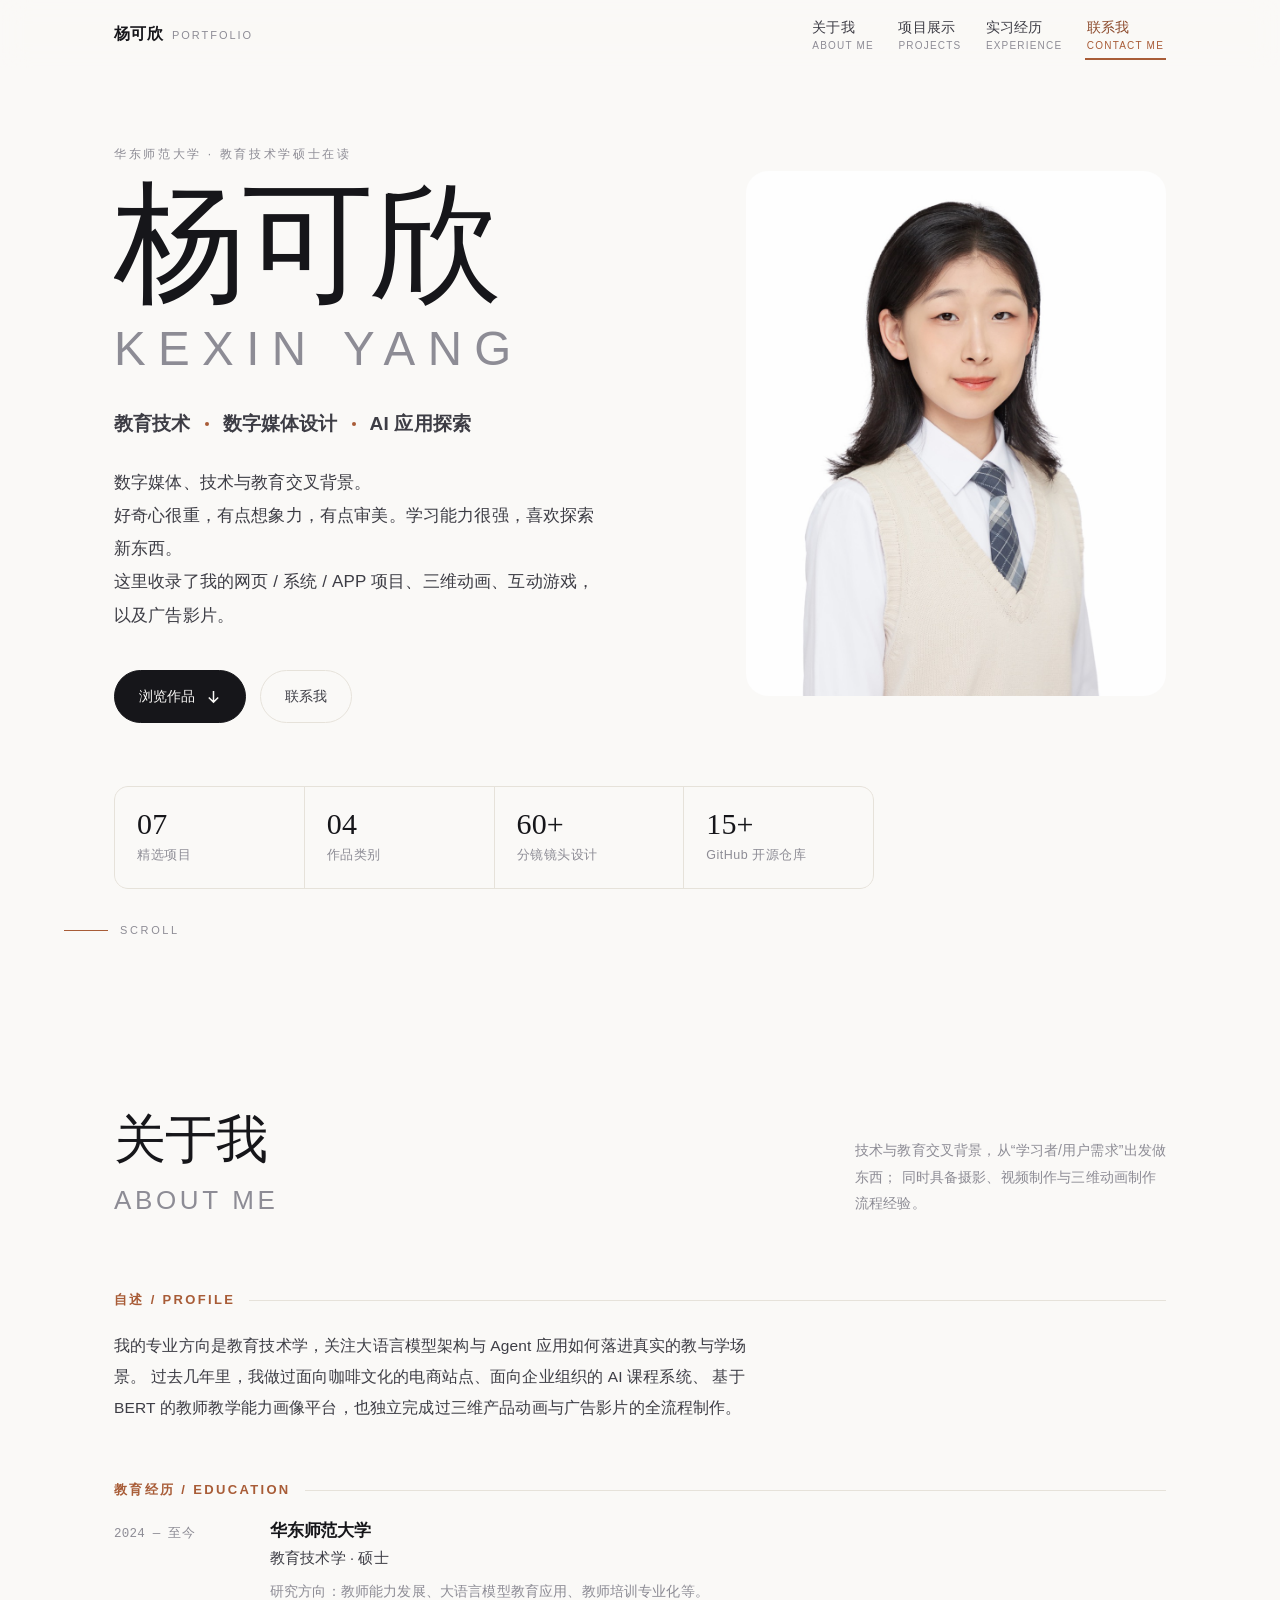
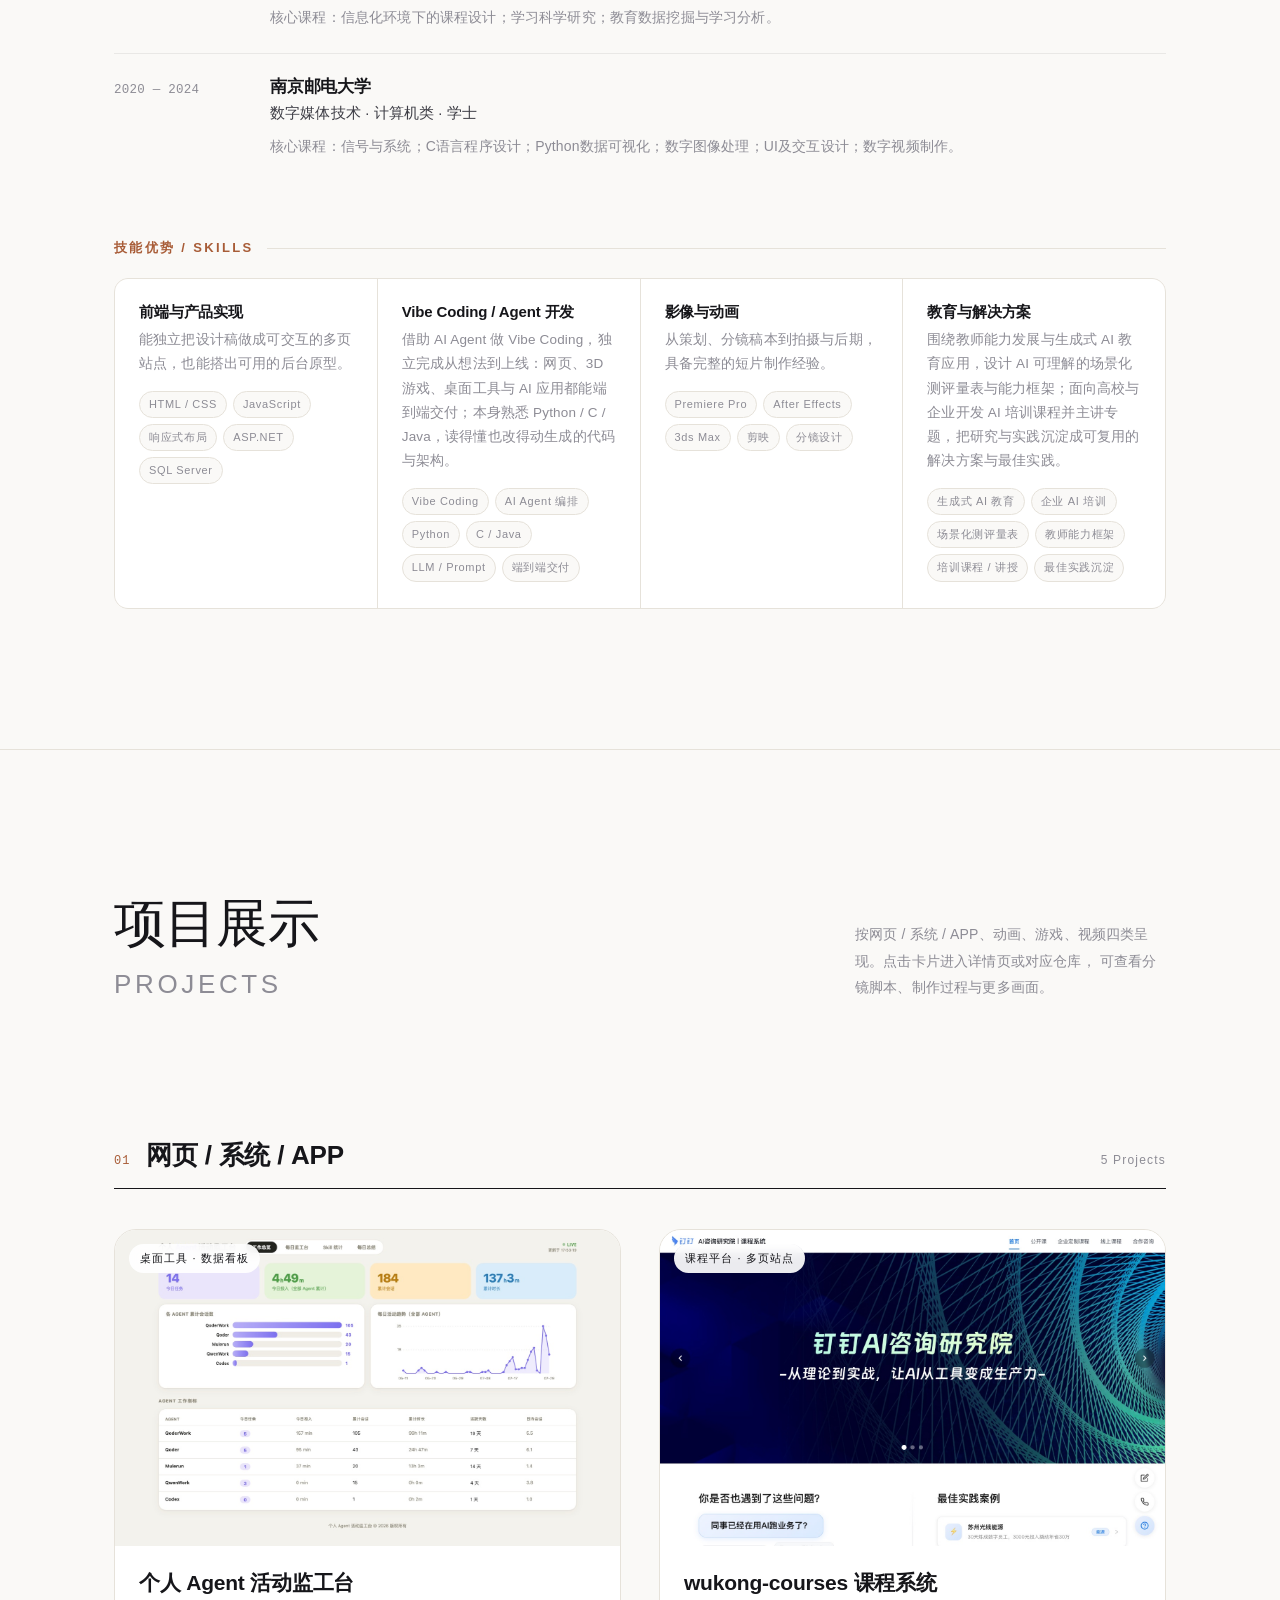
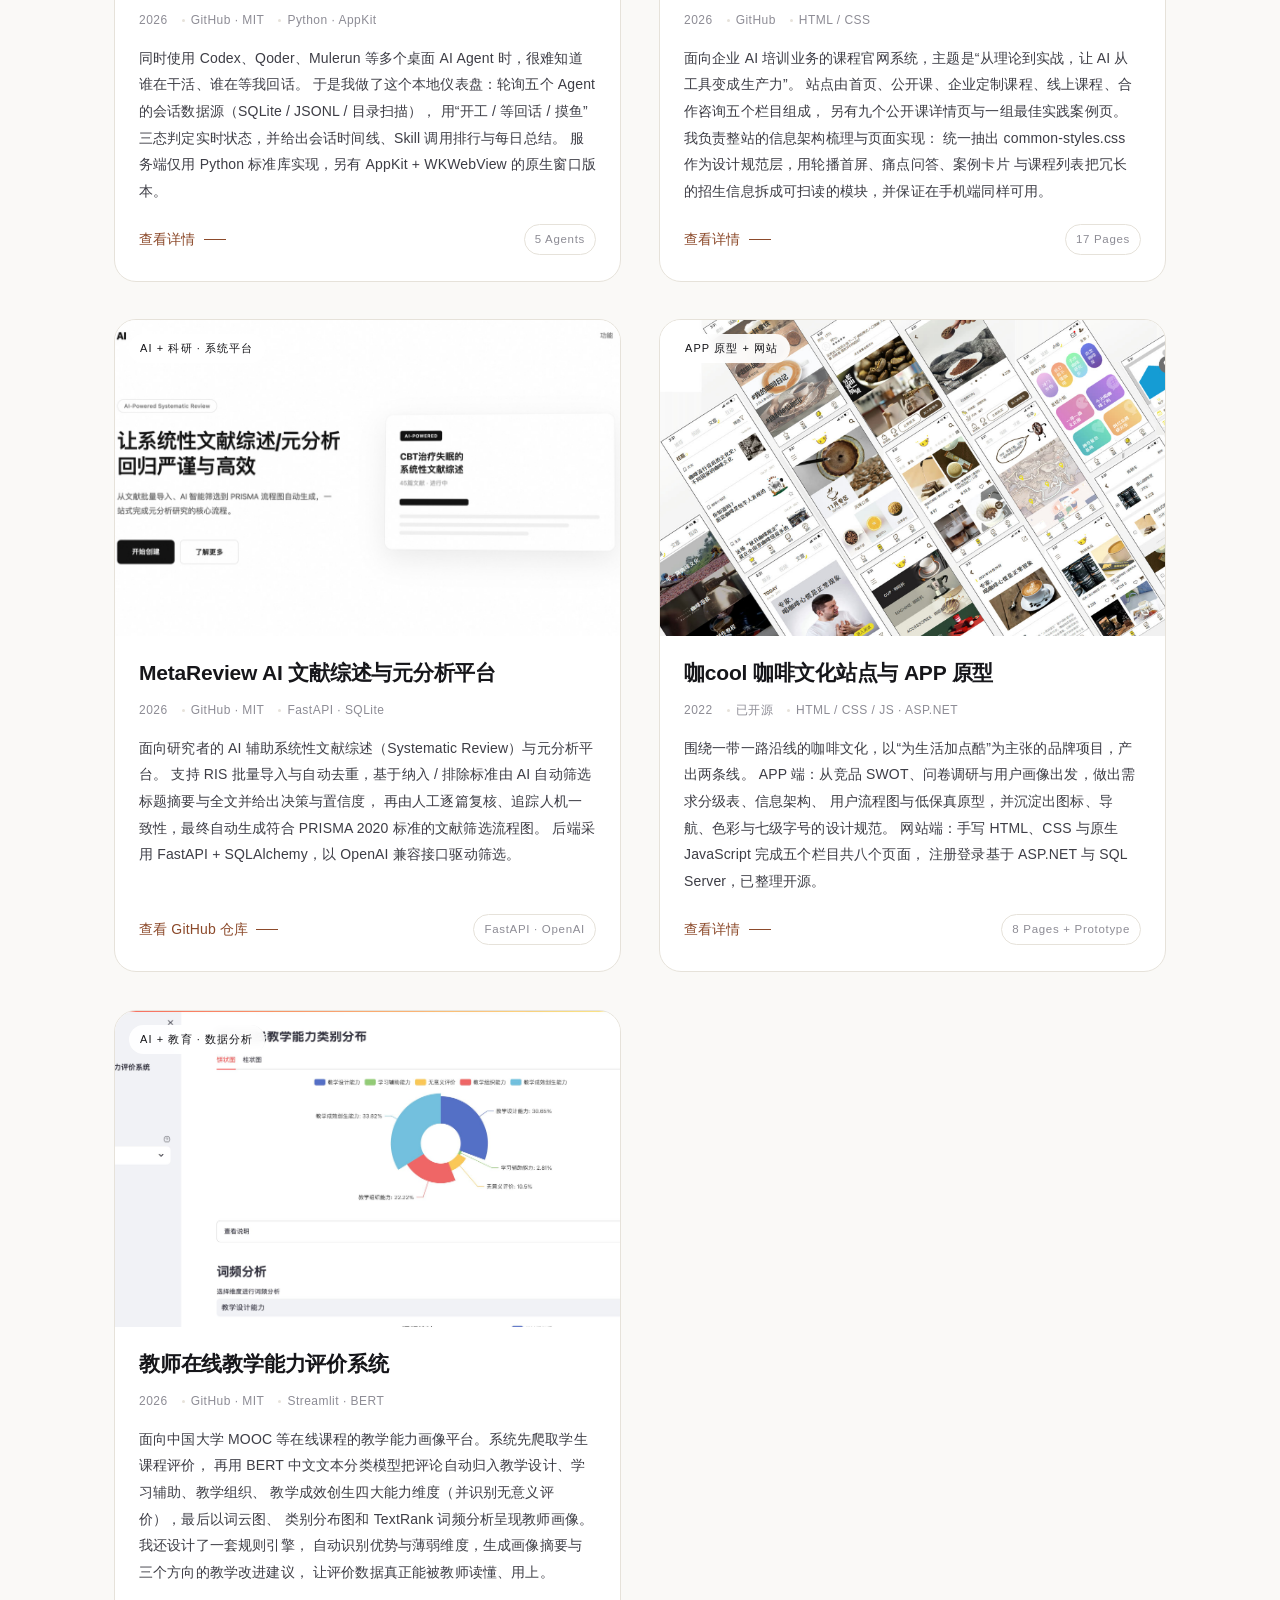
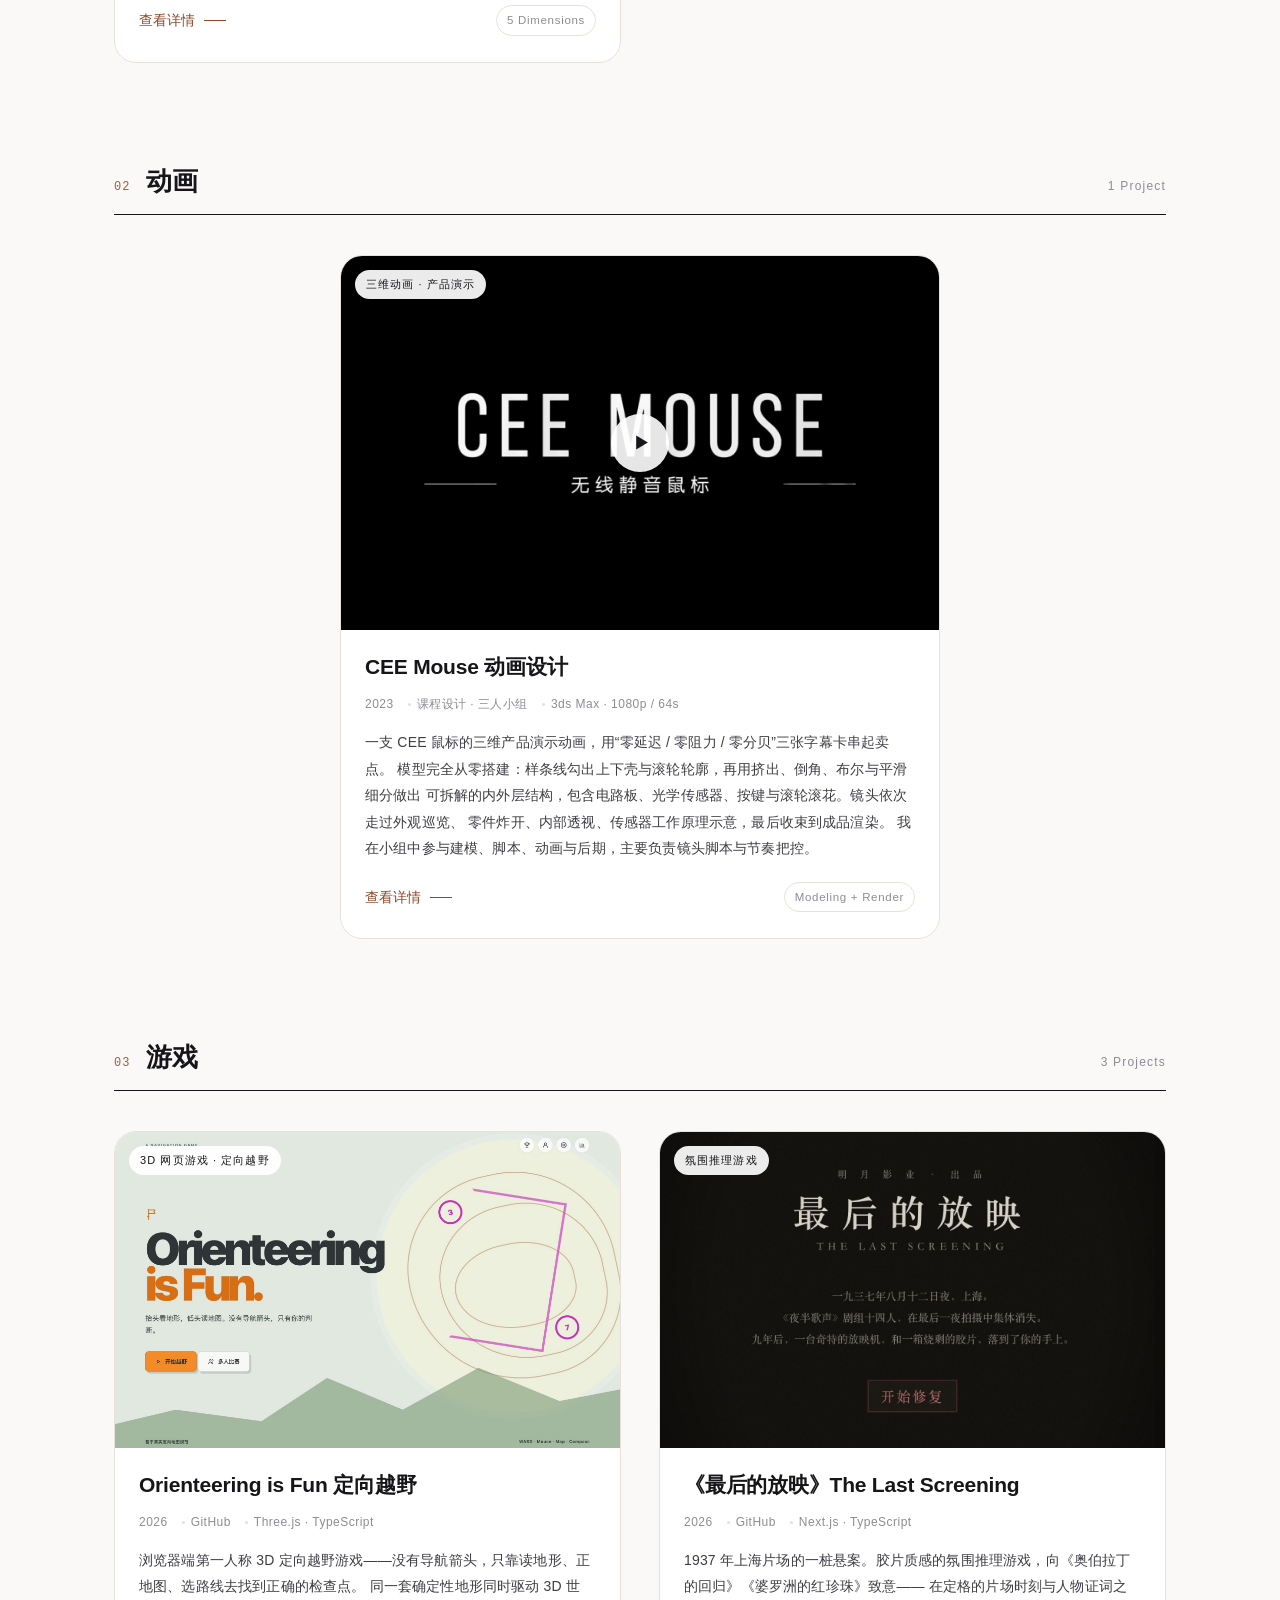
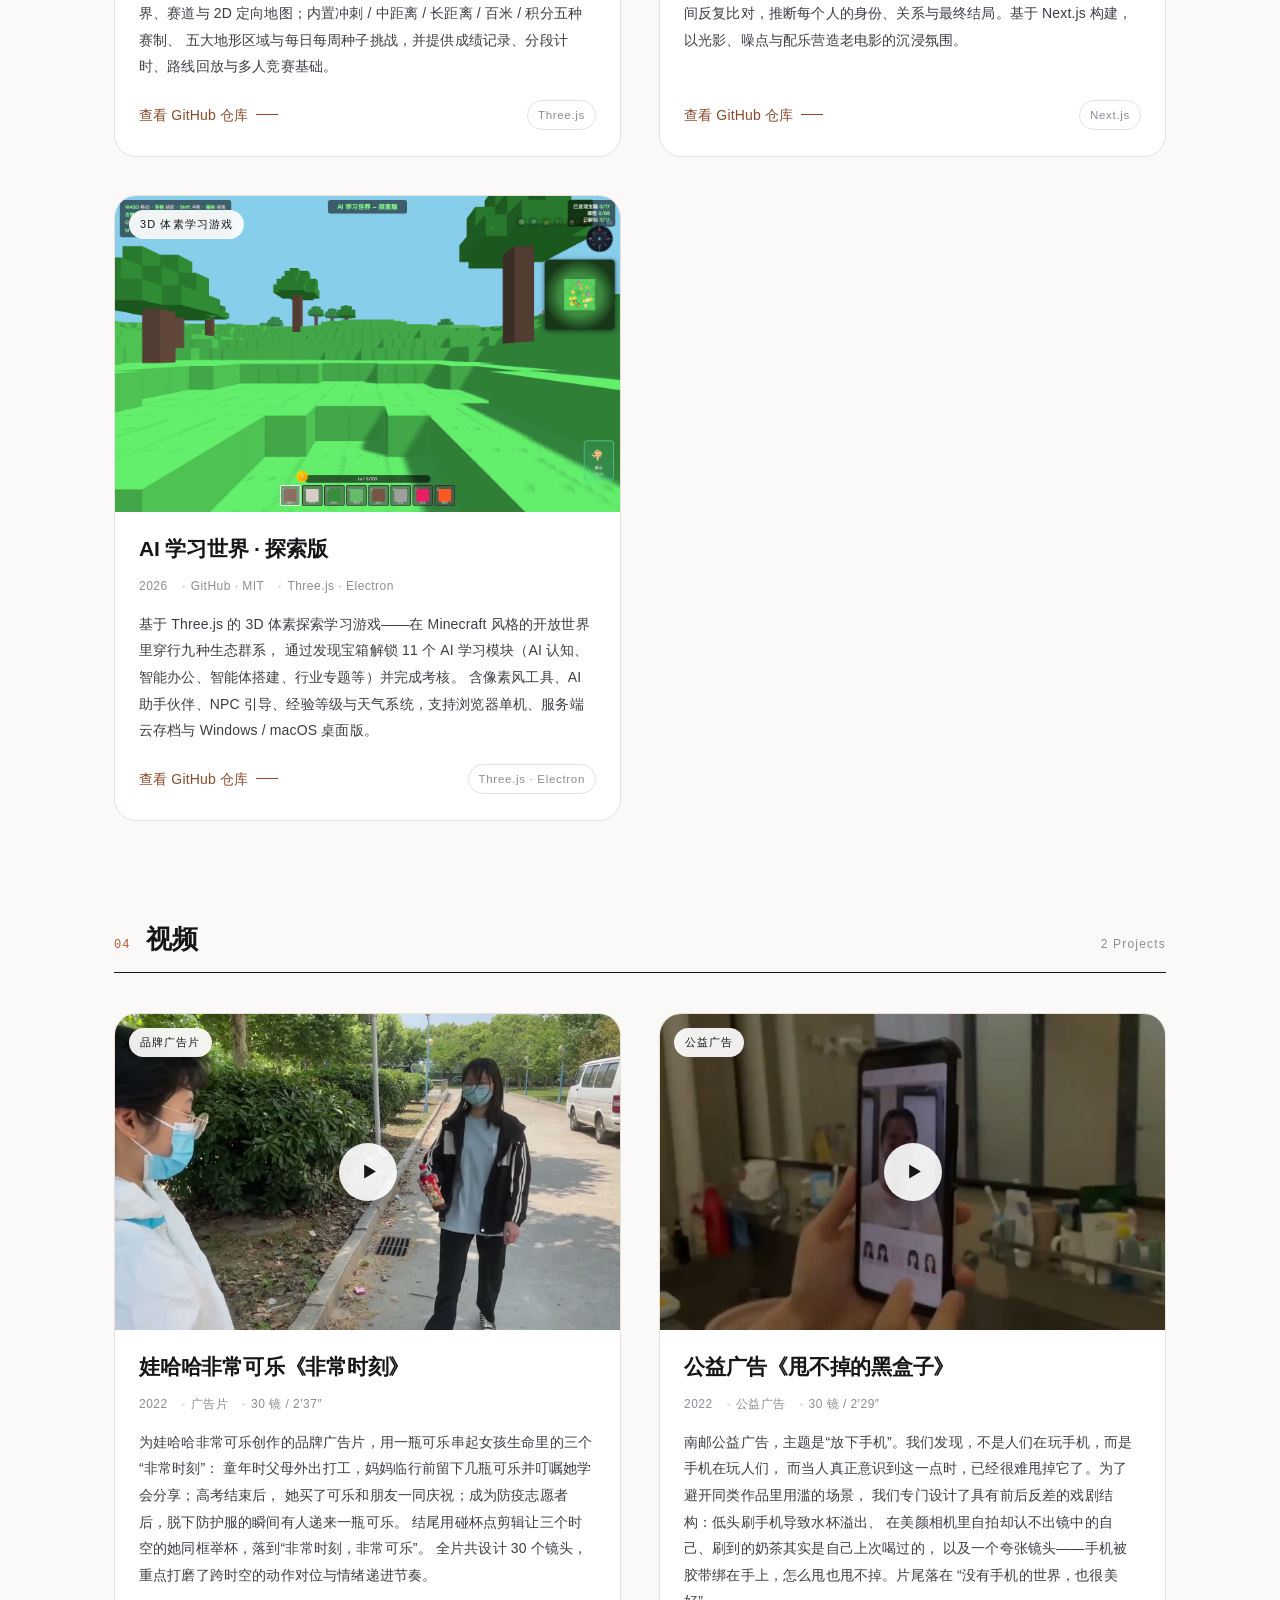
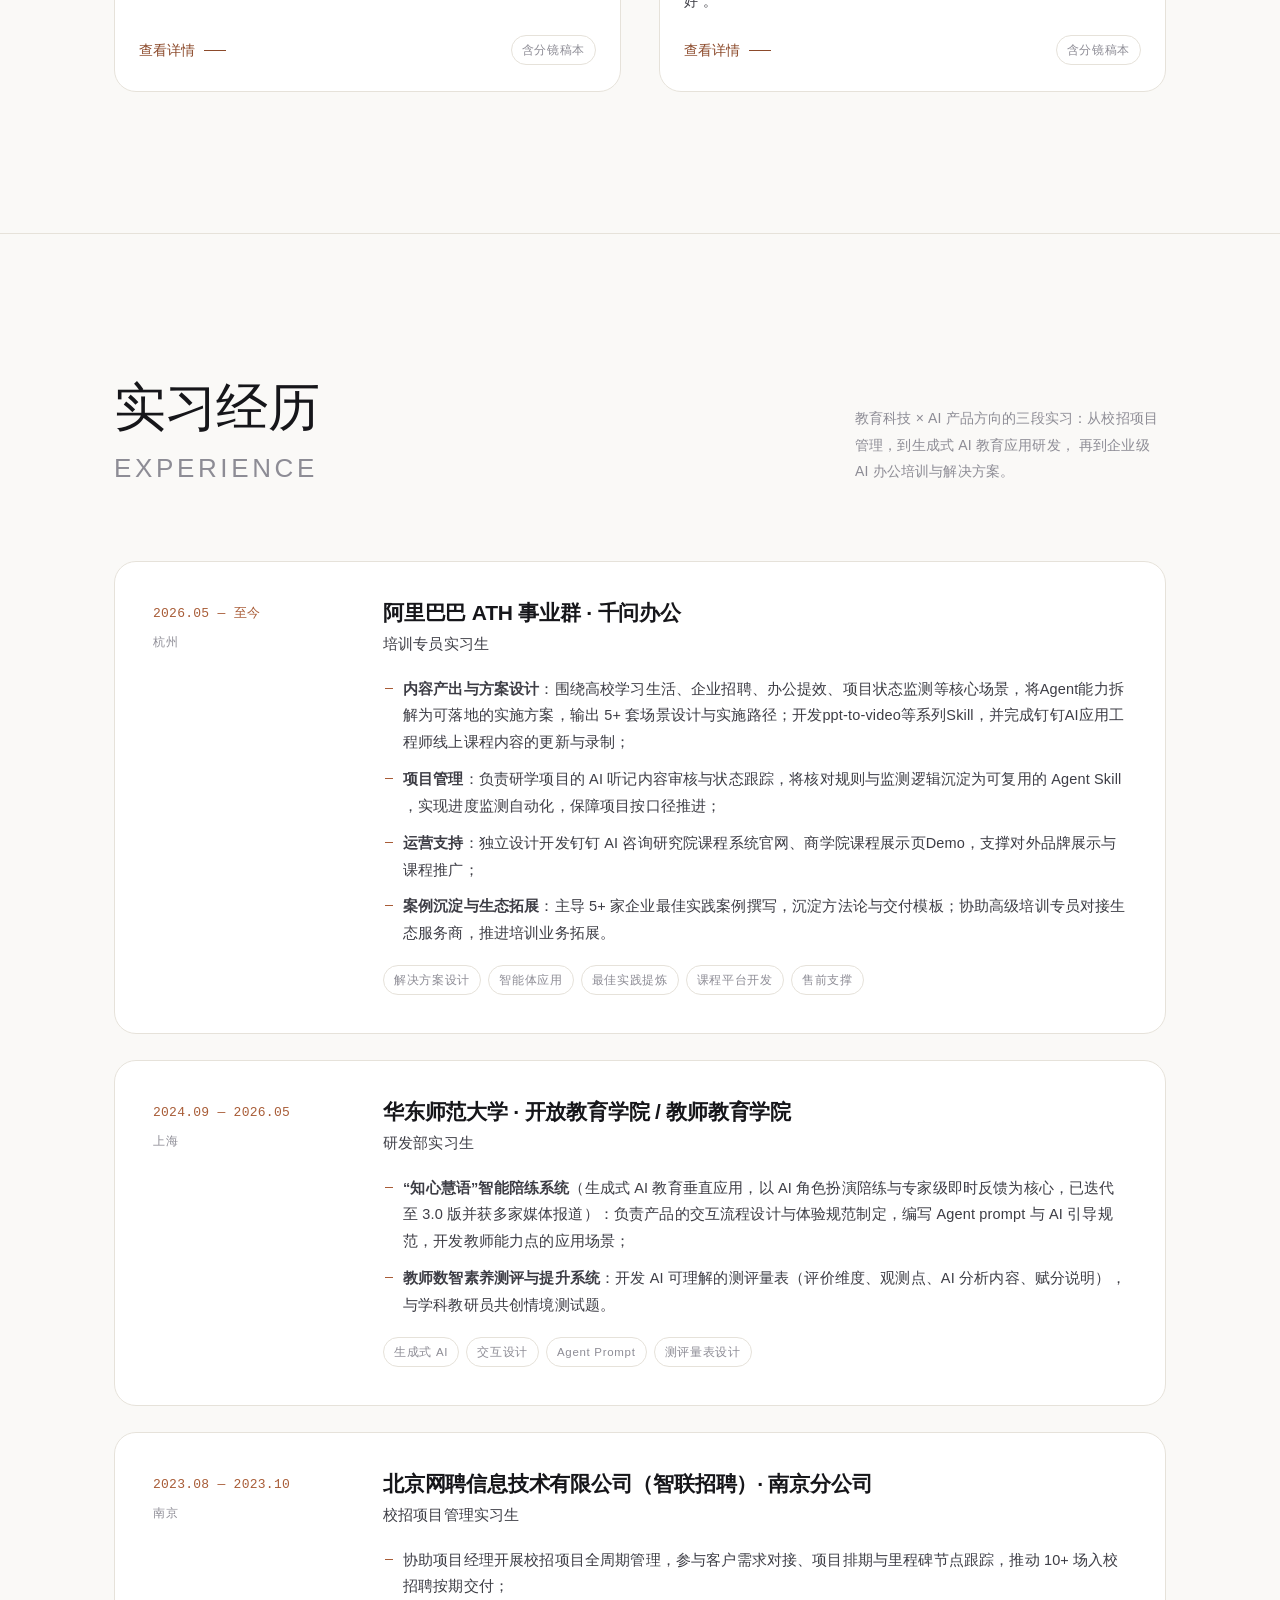
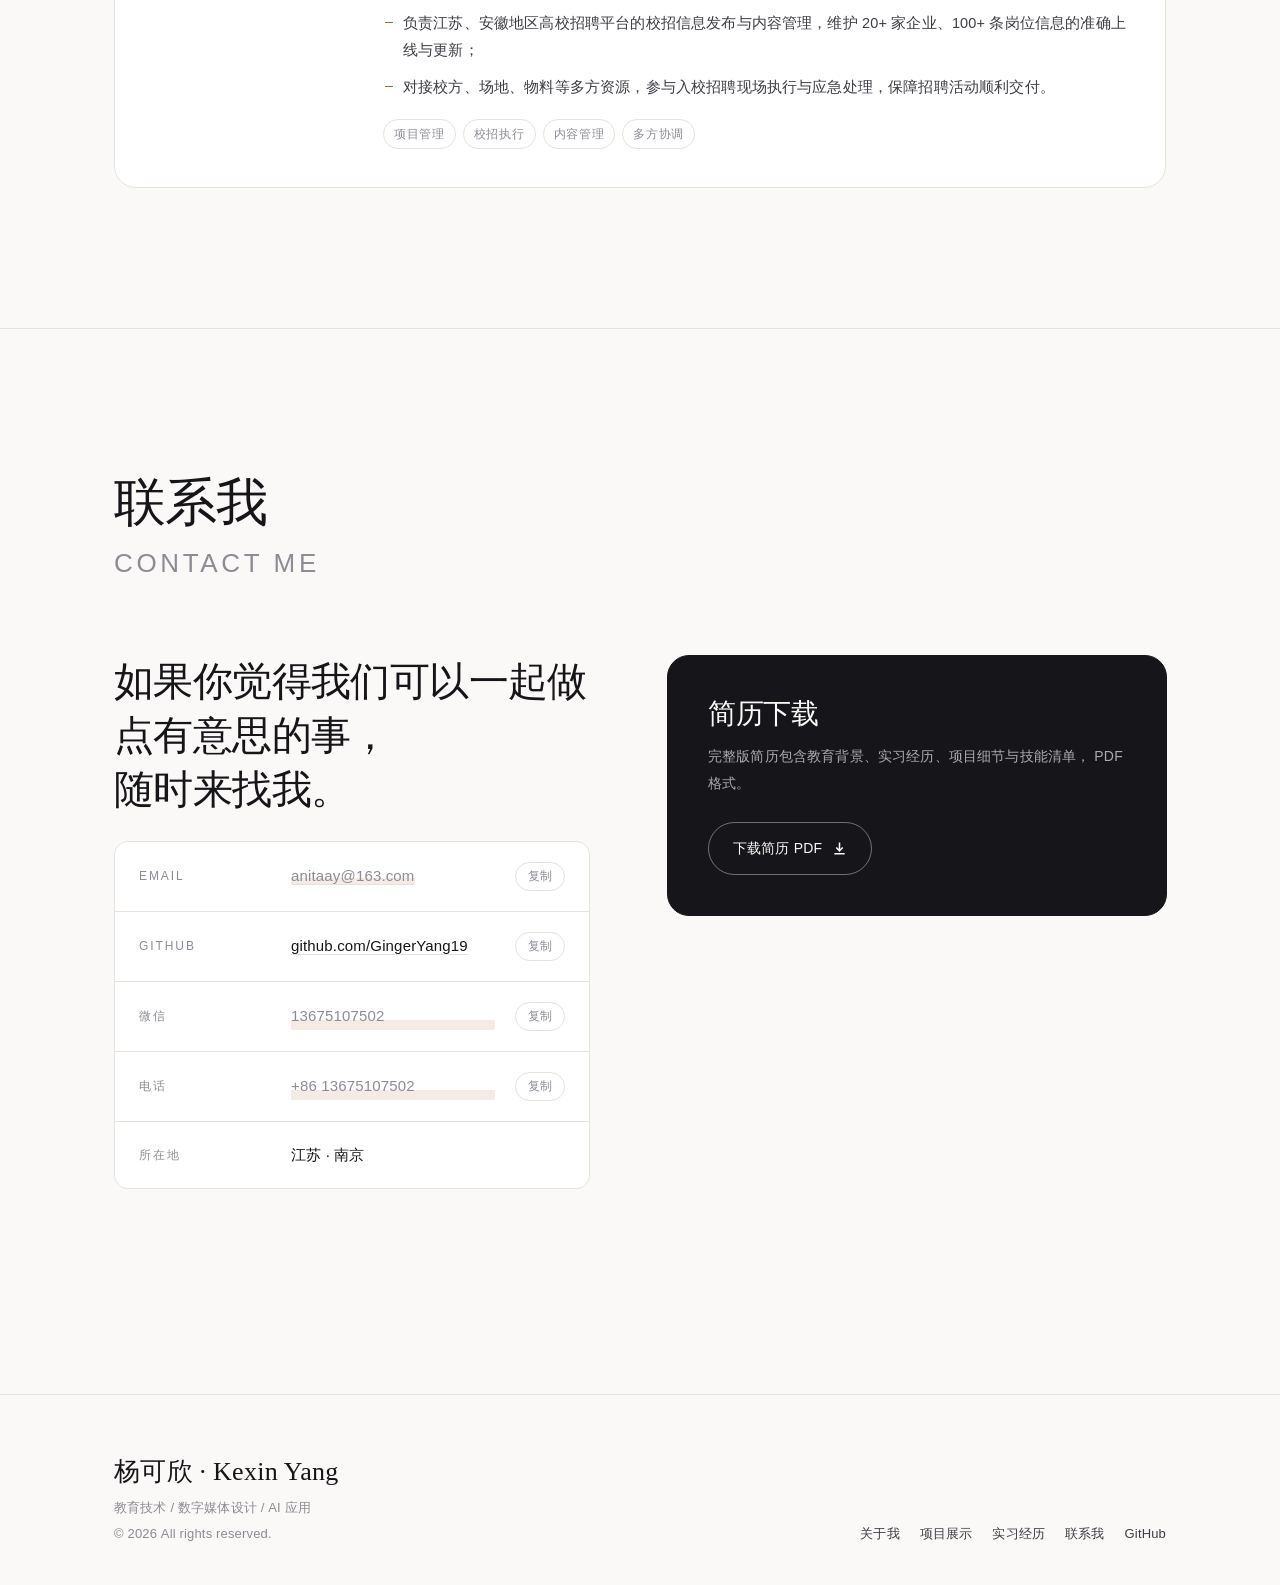
==== commit ee1e6493: "Update index.html" ====
--- a/index.html
+++ b/index.html
@@ -574,10 +574,10 @@
               <span>培训专员实习生</span>
             </p>
             <ul class="exp__list">
-              <li>内容产出与方案设计：围绕高校学习生活、企业招聘、办公提效、项目状态监测等核心场景，将Agent能力拆解为可落地的实施方案，输出 5+ 套场景设计与实施路径；开发ppt-to-video等系列Skill，并完成钉钉AI应用工程师线上课程内容的更新与录制；</li>
-              <li>项目管理：负责研学项目的 AI 听记内容审核与状态跟踪，将核对规则与监测逻辑沉淀为可复用的 Agent Skill ，实现进度监测自动化，保障项目按口径推进；</li>
-              <li>运营支持：独立设计开发钉钉 AI 咨询研究院课程系统官网、商学院课程展示页Demo，支撑对外品牌展示与课程推广；</li>
-              <li>案例沉淀与生态拓展：主导 5+ 家企业最佳实践案例撰写，沉淀方法论与交付模板；协助高级培训专员对接生态服务商，推进培训业务拓展。</li>
+              <li><strong>内容产出与方案设计</strong>：围绕高校学习生活、企业招聘、办公提效、项目状态监测等核心场景，将Agent能力拆解为可落地的实施方案，输出 5+ 套场景设计与实施路径；开发ppt-to-video等系列Skill，并完成钉钉AI应用工程师线上课程内容的更新与录制；</li>
+              <li><strong>项目管理</strong>：负责研学项目的 AI 听记内容审核与状态跟踪，将核对规则与监测逻辑沉淀为可复用的 Agent Skill ，实现进度监测自动化，保障项目按口径推进；</li>
+              <li><strong>运营支持</strong>：独立设计开发钉钉 AI 咨询研究院课程系统官网、商学院课程展示页Demo，支撑对外品牌展示与课程推广；</li>
+              <li><strong>案例沉淀与生态拓展</strong>：主导 5+ 家企业最佳实践案例撰写，沉淀方法论与交付模板；协助高级培训专员对接生态服务商，推进培训业务拓展。</li>
             </ul>
             <div class="tags">
               <span class="tag">解决方案设计</span>
@@ -748,4 +748,4 @@
   });
 </script>
 </body>
-</html>+</html>
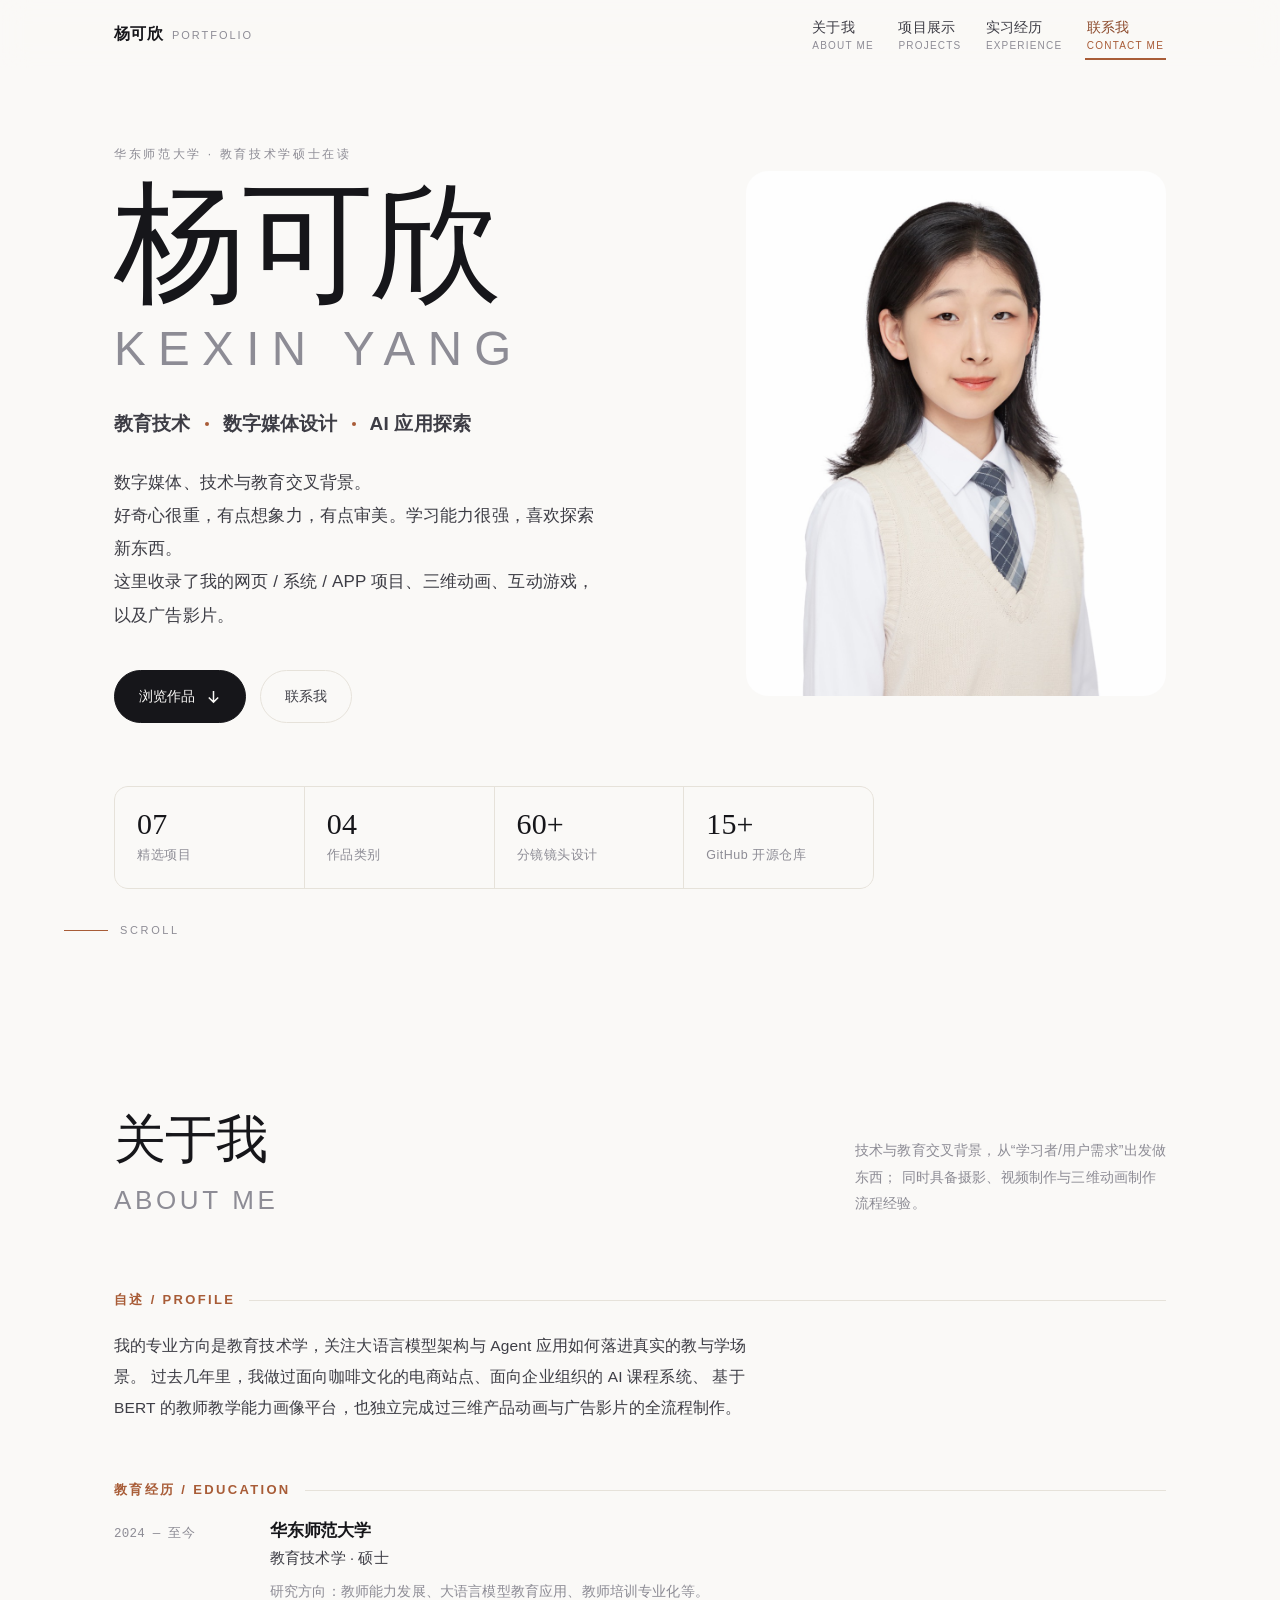
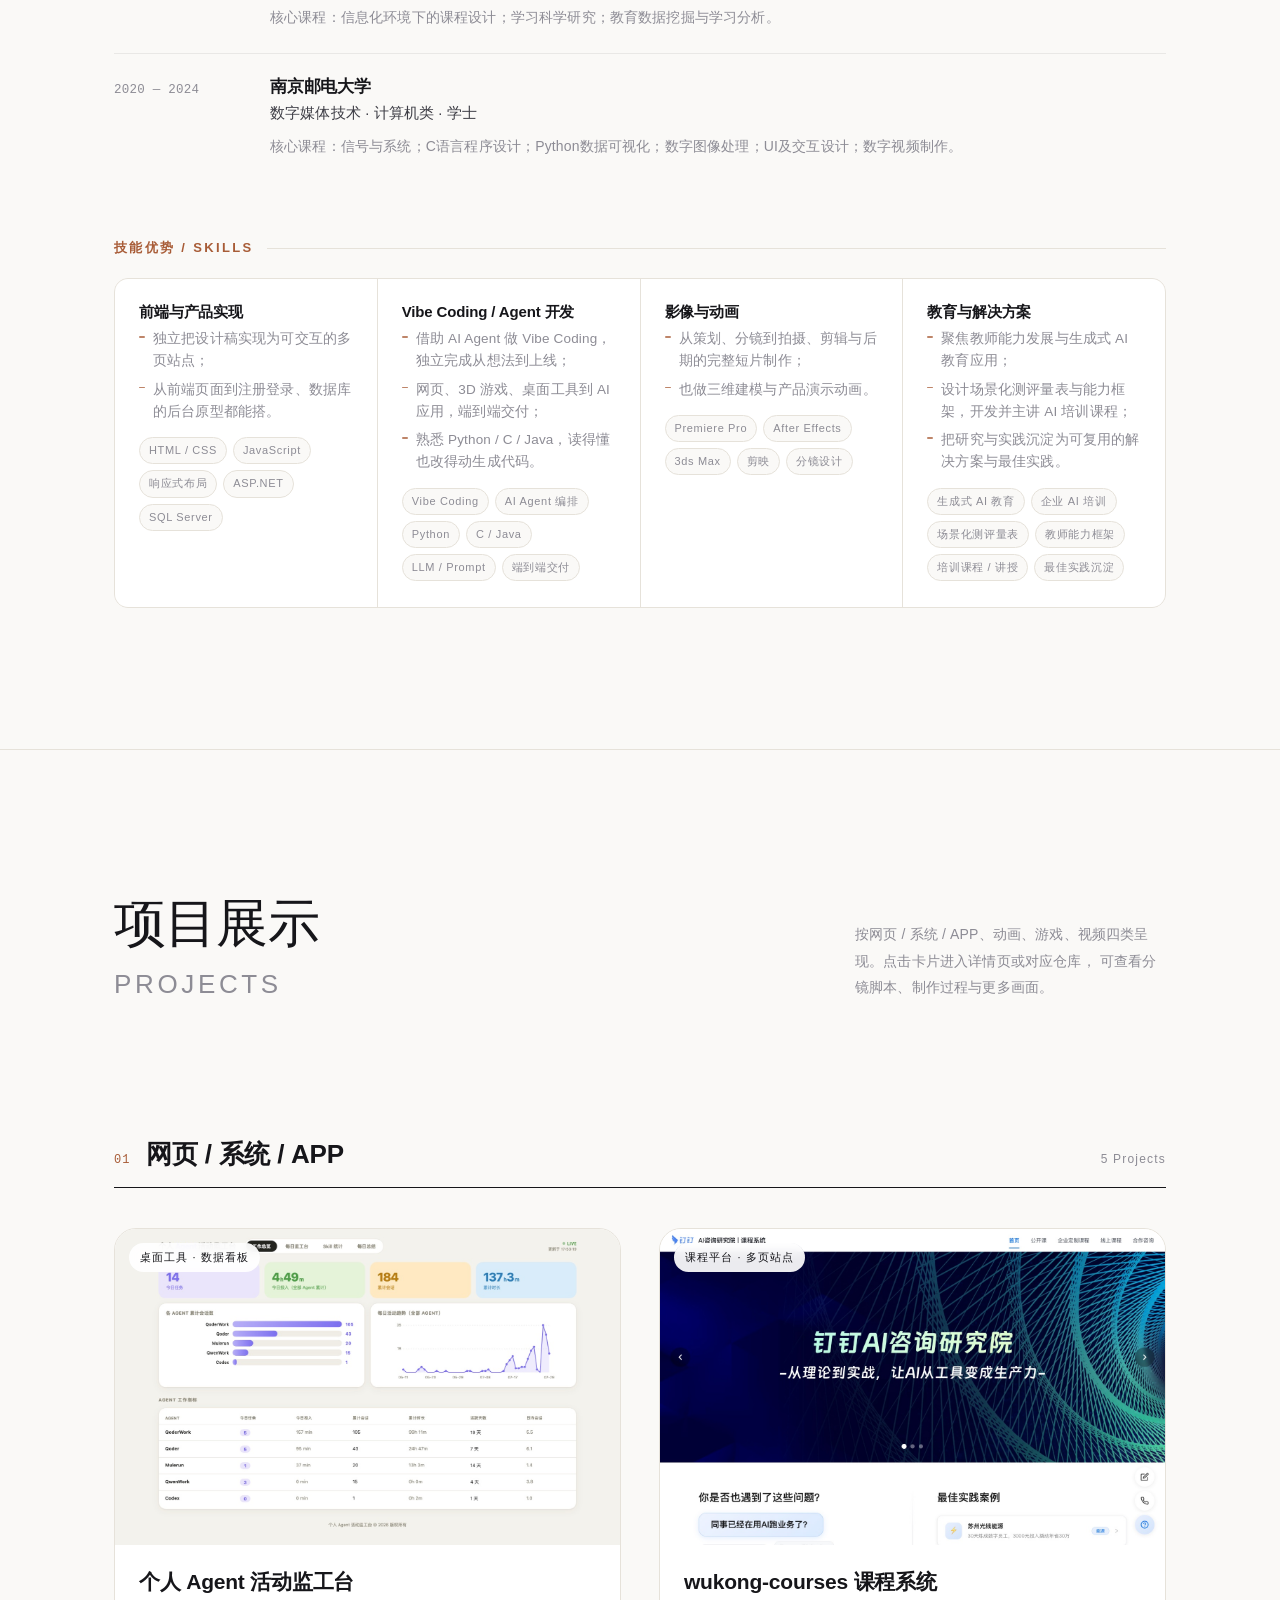
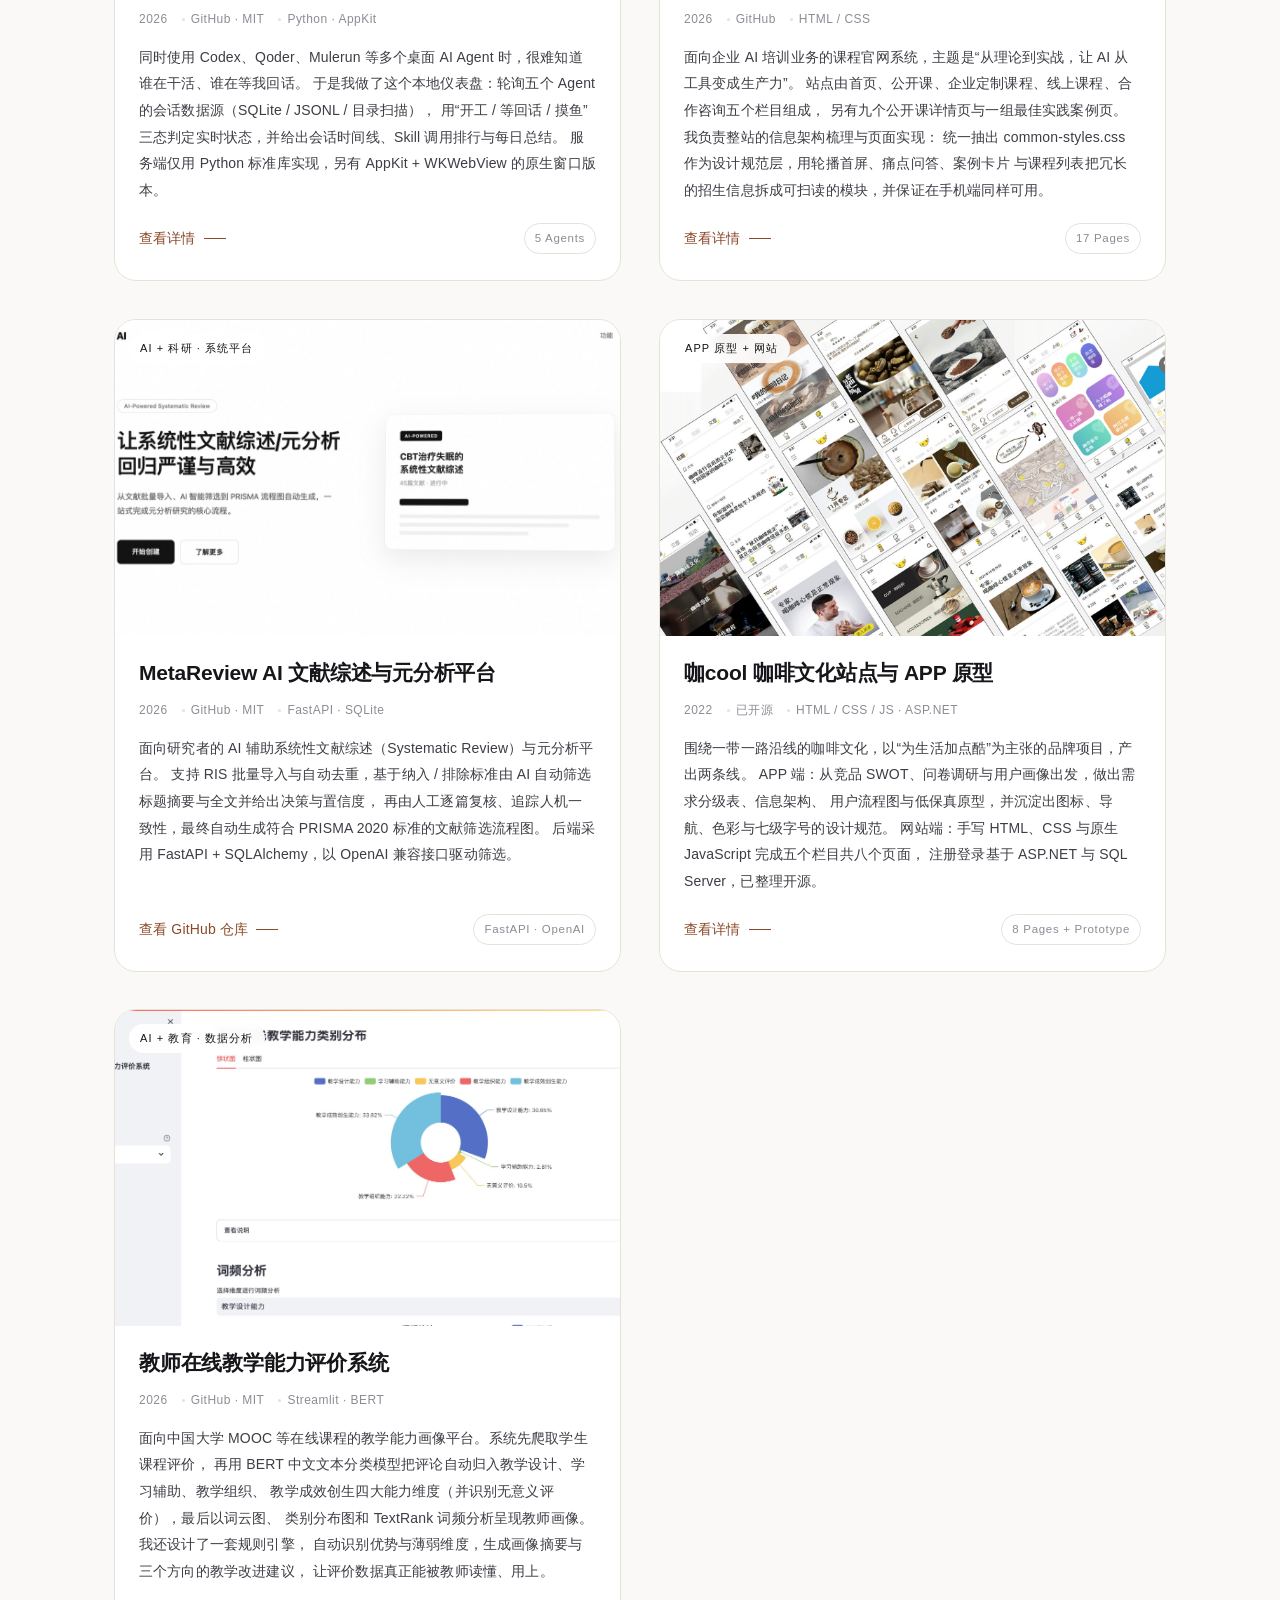
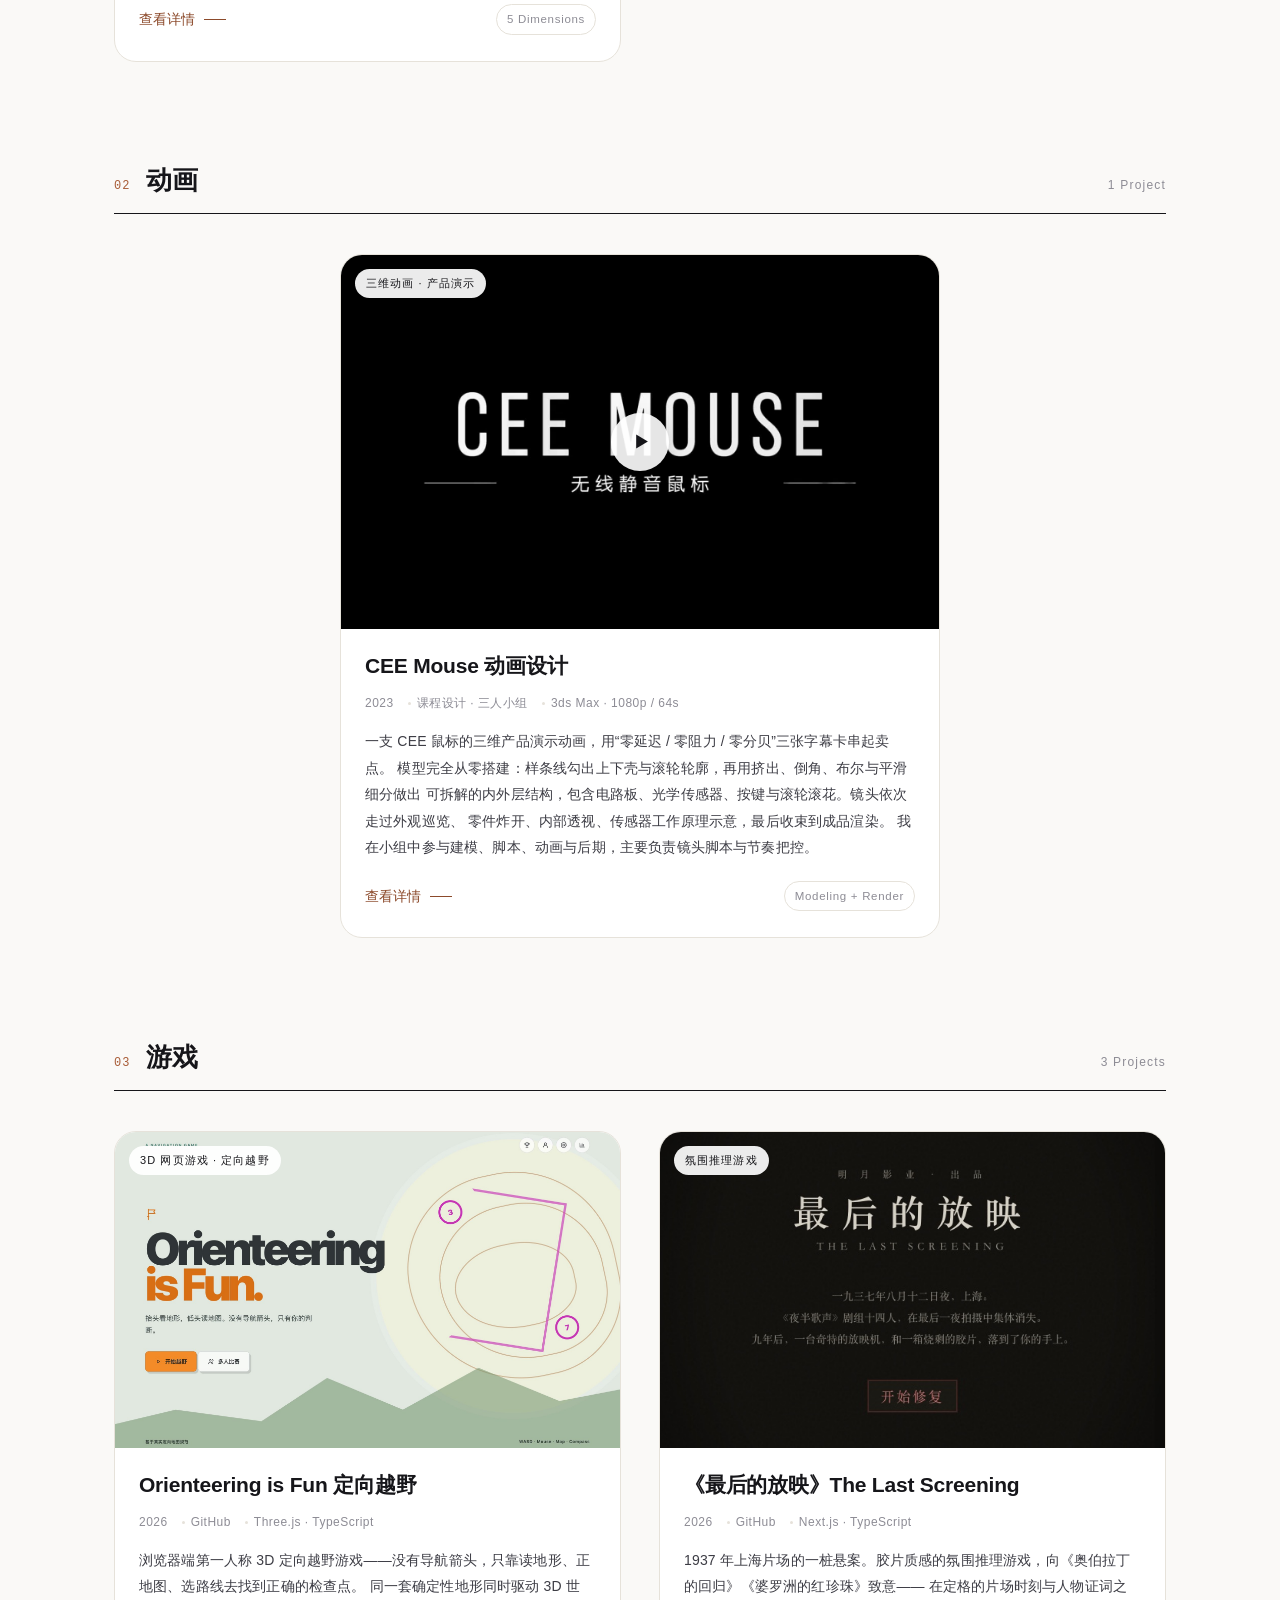
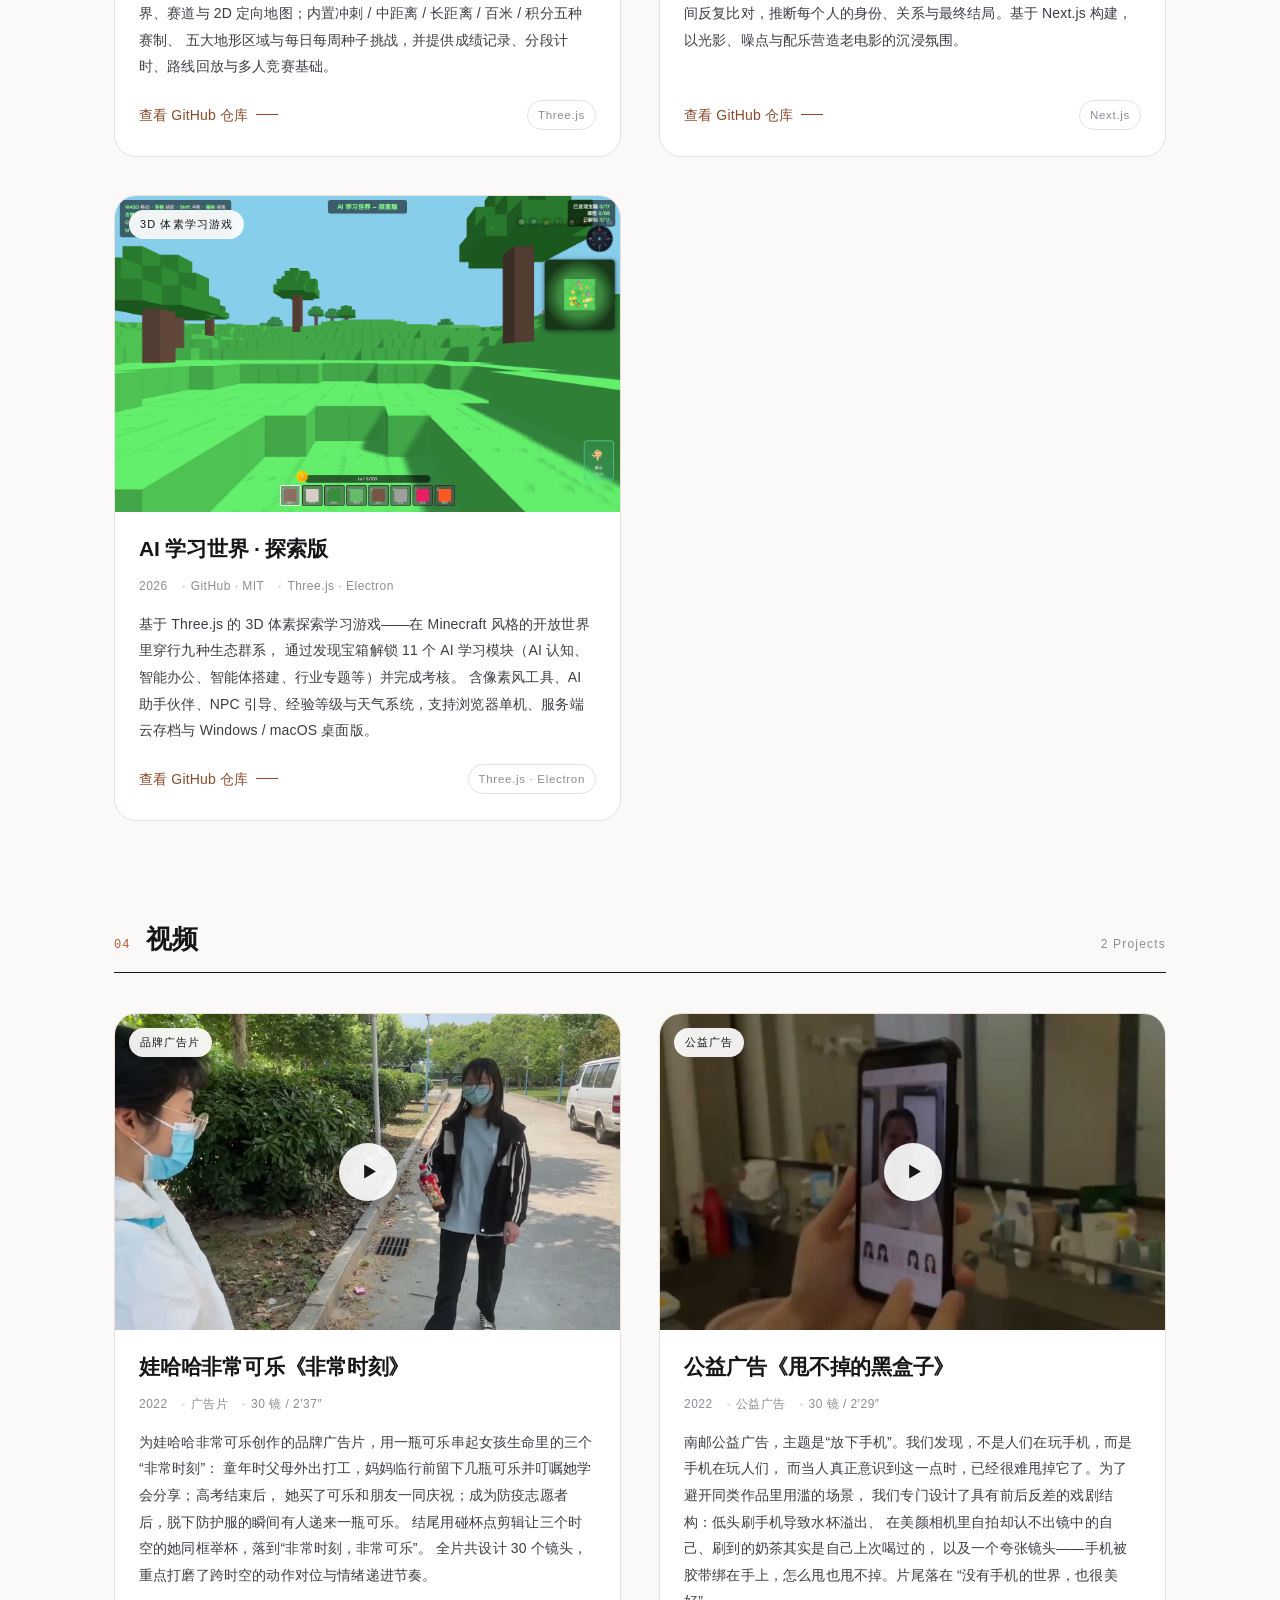
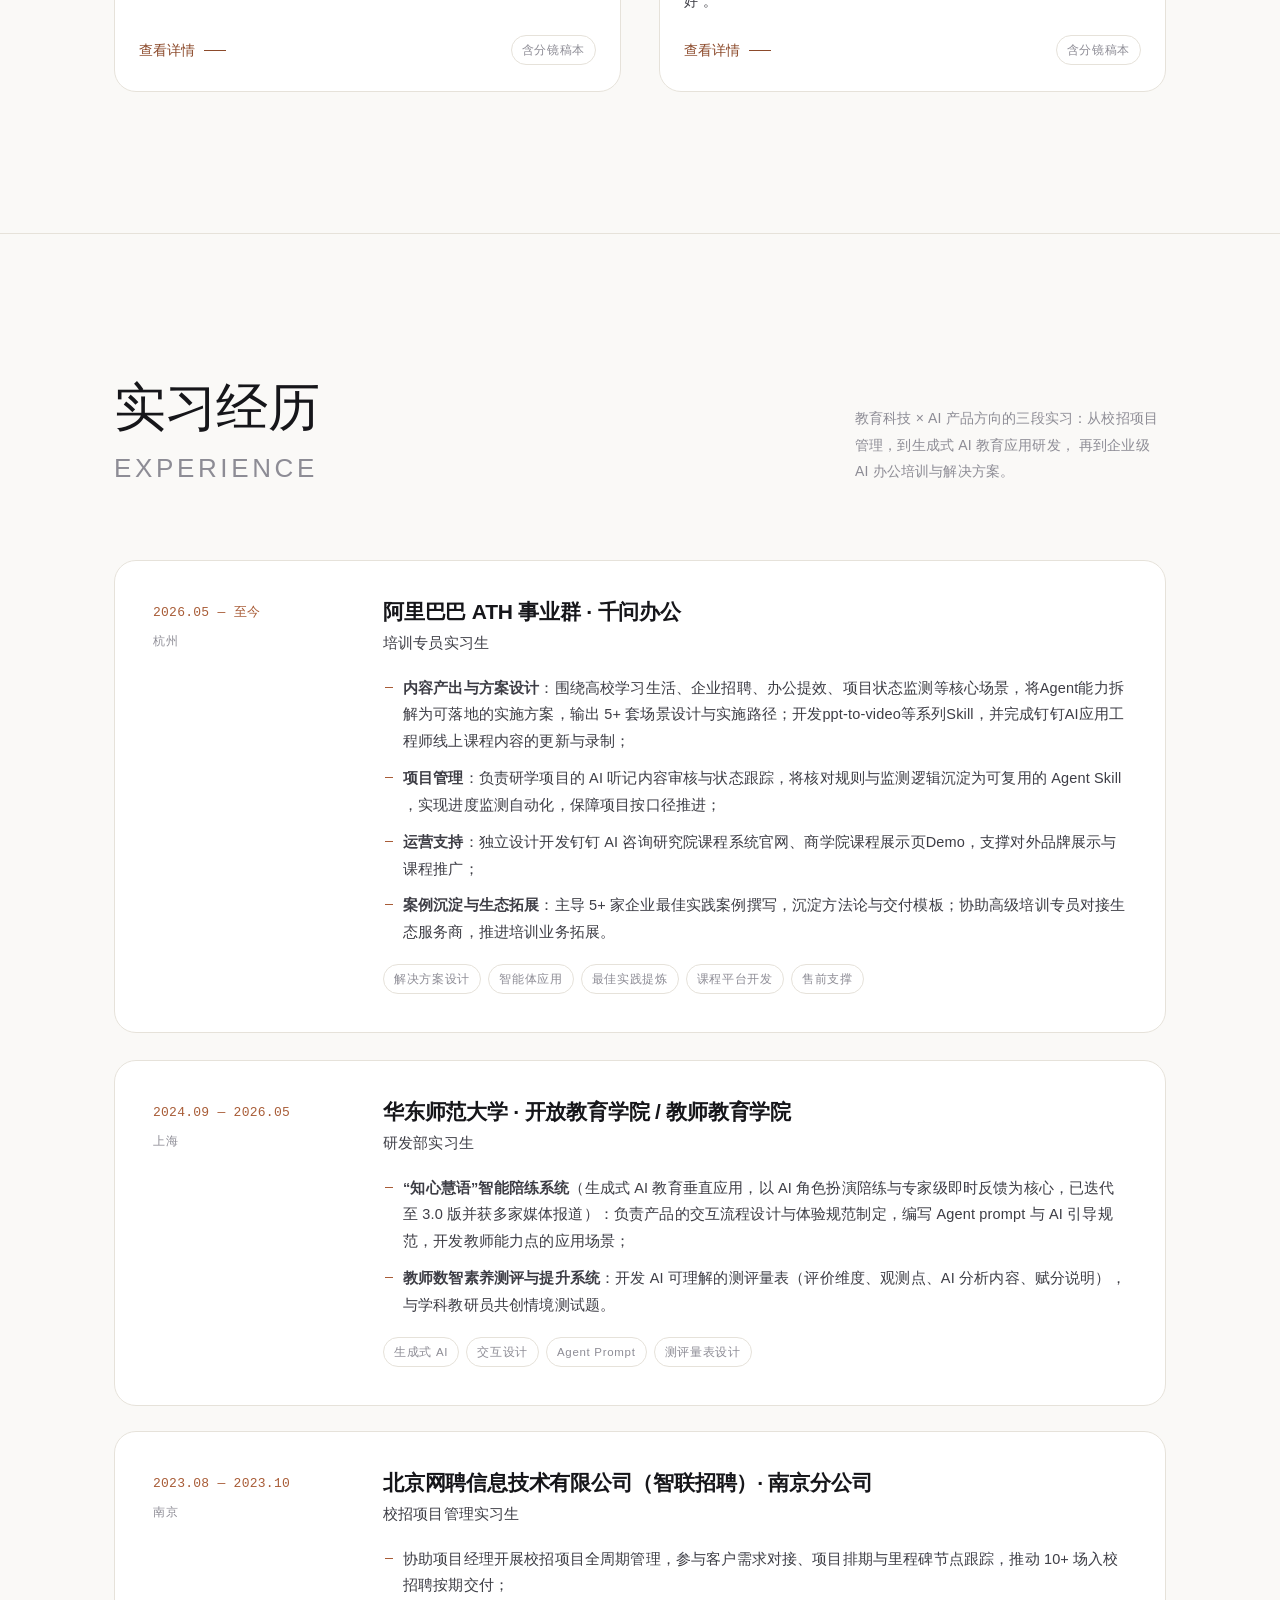
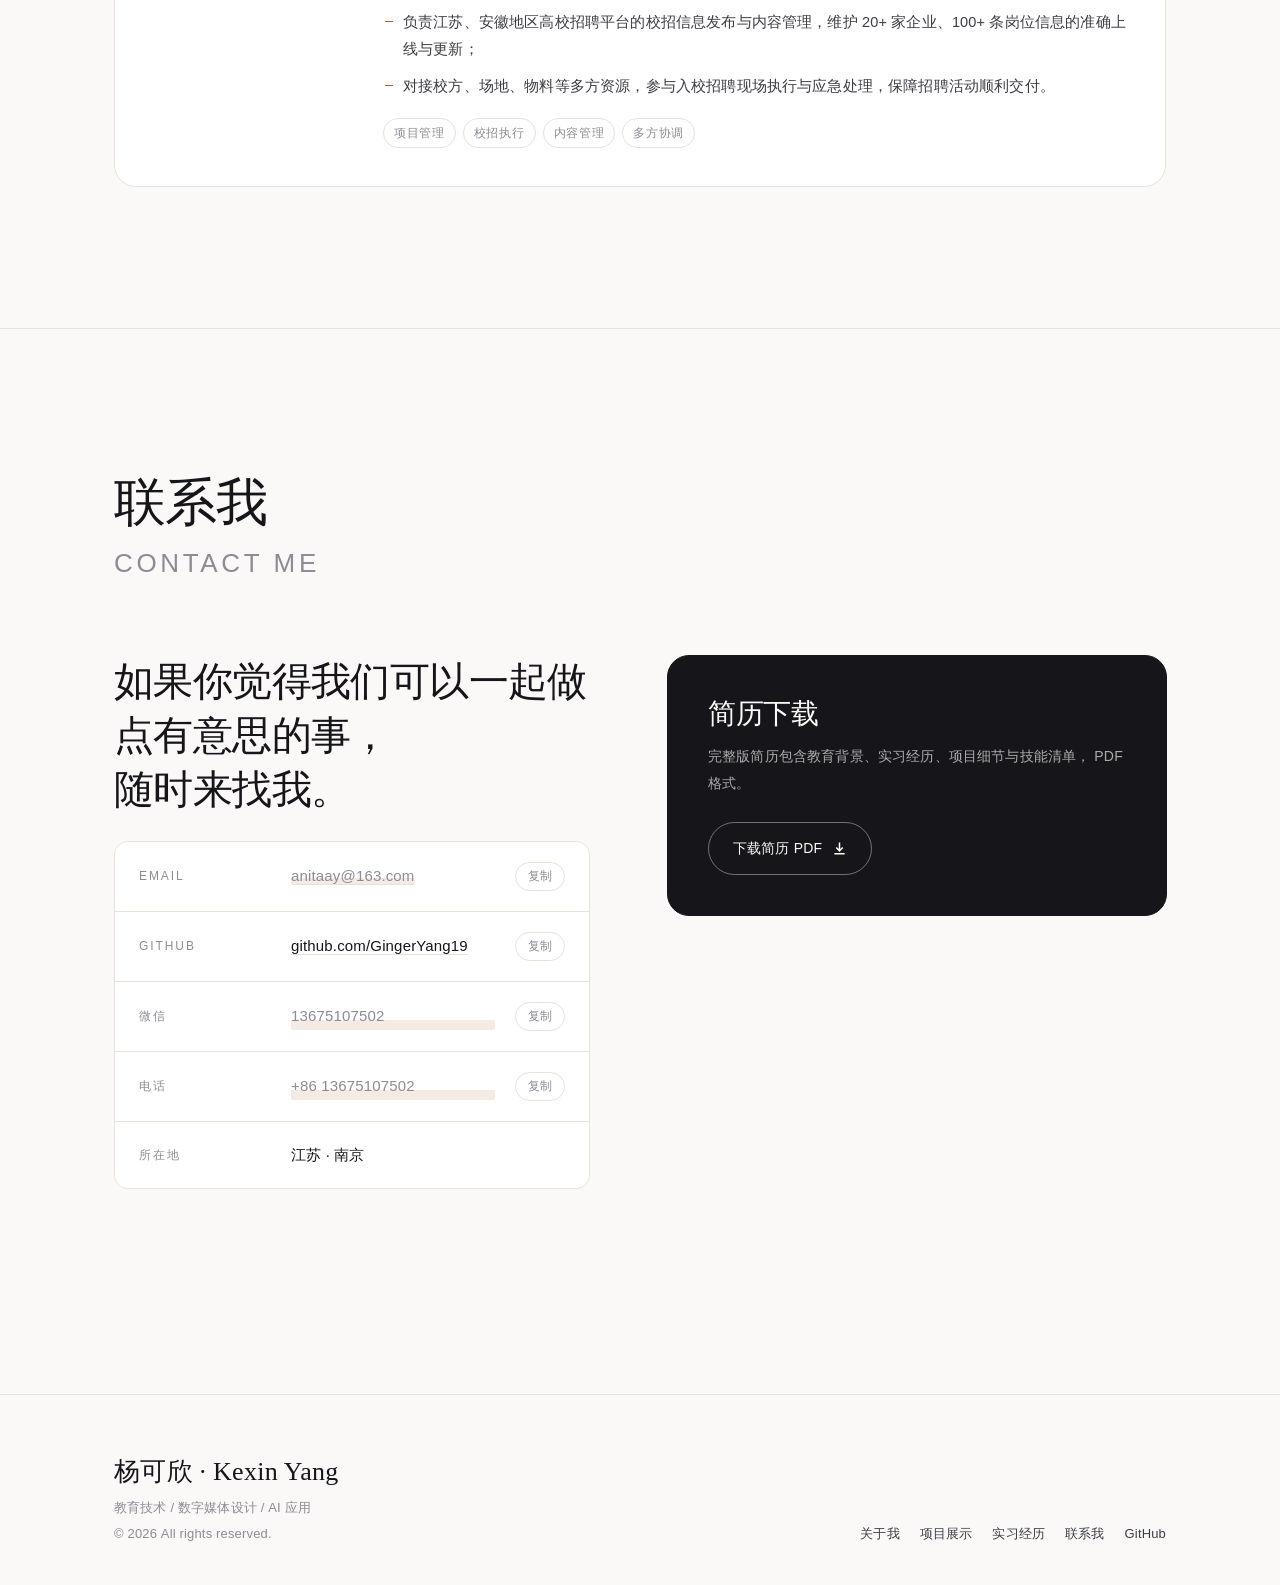
==== commit f62a5025: "技能卡改为分点呈现，四栏内容更均衡 - 新增 .skill__list 样式：短横线项目符（品牌色 6x1.5px 横杠） - 四张技能卡的段落说明统一改为 2~3 条分点：   前端与产品实现、影像" ====
--- a/index.html
+++ b/index.html
@@ -142,7 +142,10 @@
             <div class="skills" data-stagger="0">
               <div class="skill">
                 <h4>前端与产品实现</h4>
-                <p>能独立把设计稿做成可交互的多页站点，也能搭出可用的后台原型。</p>
+                <ul class="skill__list">
+                  <li>独立把设计稿实现为可交互的多页站点；</li>
+                  <li>从前端页面到注册登录、数据库的后台原型都能搭。</li>
+                </ul>
                 <div class="tags">
                   <span class="tag">HTML / CSS</span>
                   <span class="tag">JavaScript</span>
@@ -153,7 +156,11 @@
               </div>
               <div class="skill">
                 <h4>Vibe Coding / Agent 开发</h4>
-                <p>借助 AI Agent 做 Vibe Coding，独立完成从想法到上线：网页、3D 游戏、桌面工具与 AI 应用都能端到端交付；本身熟悉 Python / C / Java，读得懂也改得动生成的代码与架构。</p>
+                <ul class="skill__list">
+                  <li>借助 AI Agent 做 Vibe Coding，独立完成从想法到上线；</li>
+                  <li>网页、3D 游戏、桌面工具到 AI 应用，端到端交付；</li>
+                  <li>熟悉 Python / C / Java，读得懂也改得动生成代码。</li>
+                </ul>
                 <div class="tags">
                   <span class="tag">Vibe Coding</span>
                   <span class="tag">AI Agent 编排</span>
@@ -165,7 +172,10 @@
               </div>
               <div class="skill">
                 <h4>影像与动画</h4>
-                <p>从策划、分镜稿本到拍摄与后期，具备完整的短片制作经验。</p>
+                <ul class="skill__list">
+                  <li>从策划、分镜到拍摄、剪辑与后期的完整短片制作；</li>
+                  <li>也做三维建模与产品演示动画。</li>
+                </ul>
                 <div class="tags">
                   <span class="tag">Premiere Pro</span>
                   <span class="tag">After Effects</span>
@@ -176,7 +186,11 @@
               </div>
               <div class="skill">
                 <h4>教育与解决方案</h4>
-                <p>围绕教师能力发展与生成式 AI 教育应用，设计 AI 可理解的场景化测评量表与能力框架；面向高校与企业开发 AI 培训课程并主讲专题，把研究与实践沉淀成可复用的解决方案与最佳实践。</p>
+                <ul class="skill__list">
+                  <li>聚焦教师能力发展与生成式 AI 教育应用；</li>
+                  <li>设计场景化测评量表与能力框架，开发并主讲 AI 培训课程；</li>
+                  <li>把研究与实践沉淀为可复用的解决方案与最佳实践。</li>
+                </ul>
                 <div class="tags">
                   <span class="tag">生成式 AI 教育</span>
                   <span class="tag">企业 AI 培训</span>
--- a/assets/css/home.css
+++ b/assets/css/home.css
@@ -398,6 +398,35 @@
   color: var(--muted);
   line-height: 1.8;
   margin: 0 0 14px;
+}
+
+/* 技能卡：分点说明（短横线项目符） */
+.skill__list {
+  list-style: none;
+  margin: 0 0 14px;
+  padding: 0;
+  font-size: 13.5px;
+  color: var(--muted);
+  line-height: 1.65;
+}
+.skill__list li {
+  position: relative;
+  padding-left: 14px;
+  margin-bottom: 6px;
+}
+.skill__list li:last-child {
+  margin-bottom: 0;
+}
+.skill__list li::before {
+  content: "";
+  position: absolute;
+  left: 0;
+  top: 0.62em;
+  width: 6px;
+  height: 1.5px;
+  border-radius: 1px;
+  background: var(--accent);
+  opacity: 0.75;
 }
 
 .skill .tags {
